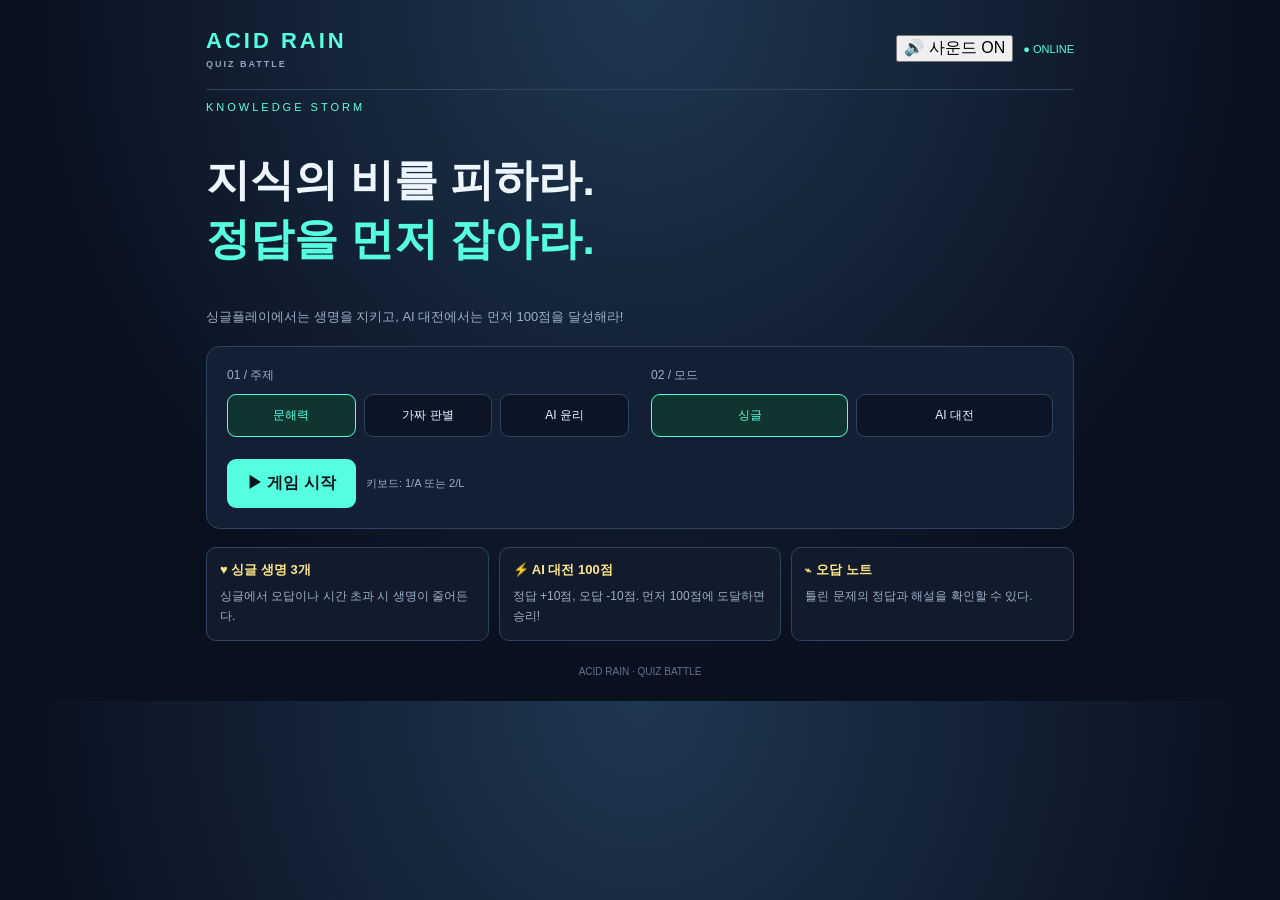
==== src/main/resources/static/index.html @ 6036ab95 "Update index.html" ====
<!DOCTYPE html>
<html lang="ko">
<head>
<meta charset="UTF-8">
<meta name="viewport" content="width=device-width, initial-scale=1">
<title>ACID RAIN - Quiz Battle</title>
<style>
:root{--bg:#09101e;--panel:#131f33;--line:#30445f;--cyan:#56ffe0;--pink:#ff578d;--yellow:#ffe68a}
*{box-sizing:border-box}
body{margin:0;background:radial-gradient(ellipse at top,#203751,#09101e 70%);color:#edf5ff;font-family:Arial,"Malgun Gothic",sans-serif}
button{font:inherit;cursor:pointer}button:disabled{cursor:default}
.app{max-width:900px;margin:auto;padding:16px}
header{display:flex;justify-content:space-between;align-items:center;padding:12px 0 20px;border-bottom:1px solid var(--line)}
.logo{font-size:22px;font-weight:900;letter-spacing:3px;color:var(--cyan)}
.logo small{display:block;font-size:9px;color:#92a4bd;letter-spacing:2px;margin-top:5px}
.screen{display:none}.screen.active{display:block}
h1{font-size:clamp(28px,6vw,44px);line-height:1.35}h2{font-size:20px}
.muted{font-size:13px;color:#9eafc6;line-height:1.8}
.panel{background:var(--panel);border:1px solid var(--line);border-radius:14px;padding:20px;margin:18px 0}
.setup{display:grid;grid-template-columns:1fr 1fr;gap:22px}
.label{display:block;color:#9eafc6;font-size:12px;margin-bottom:10px}
.choices{display:grid;grid-template-columns:repeat(3,1fr);gap:8px}.choices.two{grid-template-columns:repeat(2,1fr)}
.choice{padding:12px 5px;border-radius:9px;border:1px solid var(--line);background:#0b1525;color:#edf5ff;font-size:12px}
.choice.selected{border-color:var(--cyan);background:#10342f;color:var(--cyan)}
.primary{padding:14px 20px;background:var(--cyan);border:0;border-radius:9px;color:#08151a;font-weight:900}
.secondary{padding:11px 15px;background:#18263b;color:#edf5ff;border:1px solid var(--line);border-radius:9px}
.row{display:flex;align-items:center;gap:10px;flex-wrap:wrap}
.rules{display:grid;grid-template-columns:repeat(3,1fr);gap:10px}
.rule{padding:13px;border:1px solid var(--line);border-radius:10px;background:#111b2c}
.rule b{display:block;color:var(--yellow);font-size:13px;margin-bottom:7px}.rule span{font-size:12px;color:#9eafc6;line-height:1.6}
.stats{display:grid;grid-template-columns:repeat(3,1fr);gap:8px;margin:18px 0 12px}
.stat{background:var(--panel);border:1px solid var(--line);border-radius:10px;padding:12px}
.stat span{display:block;font-size:11px;color:#9eafc6;margin-bottom:7px}.stat strong{font-size:20px}
.battle{display:none;grid-template-columns:1fr 1fr;gap:8px;margin-bottom:12px}.battle.show{display:grid}
.bcard{padding:12px;background:var(--panel);border:1px solid var(--line);border-radius:10px;font-size:12px}.bcard strong{float:right;color:var(--cyan);font-size:17px}.bcard.ai strong{color:var(--pink)}
.arena{height:475px;position:relative;overflow:hidden;border:1px solid #3b5069;border-radius:14px;background:linear-gradient(#14253a,#09111e 85%,#211525)}
.arena:before{content:"";position:absolute;inset:0;pointer-events:none;background-image:linear-gradient(#34486035 1px,transparent 1px),linear-gradient(90deg,#34486035 1px,transparent 1px);background-size:28px 28px}
.question-area{position:absolute;top:16px;left:12px;right:12px;text-align:center;z-index:2}
.topic{display:inline-block;color:var(--cyan);border:1px solid #315e62;border-radius:20px;padding:6px 10px;font-size:10px;letter-spacing:2px}
#question{font-size:clamp(16px,3.5vw,23px);font-weight:bold;line-height:1.5;margin:12px auto 8px;max-width:750px}
#subquestion{font-size:11px;color:#9eafc6}
.lanes{position:absolute;top:155px;bottom:24px;left:0;right:0;display:grid;grid-template-columns:1fr 1fr;gap:12px;padding:0 12px}
.lane{position:relative;min-width:0;border-left:1px dashed #52617b55;border-right:1px dashed #52617b55}
.lane-label{text-align:center;color:#9eafc6;font-size:10px}
.answer{position:absolute;top:30px;left:4%;width:92%;min-height:84px;padding:14px 7px;display:flex;align-items:center;justify-content:center;color:white;background:#102c37;border:1px solid var(--cyan);border-radius:11px;box-shadow:0 0 18px #56ffe01c}
.answer.pink{background:#30182c;border-color:var(--pink);box-shadow:0 0 18px #ff578d20}
.answer .txt{font-size:clamp(12px,2vw,15px);font-weight:bold;line-height:1.5;overflow-wrap:anywhere}
.key{position:absolute;top:5px;left:7px;font-size:10px;color:var(--cyan)}.pink .key{color:var(--pink)}
.rain-tail{position:absolute;top:-48px;left:50%;height:43px;width:3px;background:linear-gradient(transparent,var(--cyan));box-shadow:0 0 8px var(--cyan);pointer-events:none}
.pink .rain-tail{background:linear-gradient(transparent,var(--pink));box-shadow:0 0 8px var(--pink)}
.floor{position:absolute;bottom:0;left:0;right:0;height:5px;background:var(--pink);box-shadow:0 0 17px var(--pink)}
.progress{height:4px;background:#1a2940;margin-top:12px;border-radius:5px;overflow:hidden}#progressFill{height:100%;width:0;background:var(--cyan)}
.feedback{text-align:center;min-height:38px;padding:10px 0;font-size:13px;color:var(--yellow)}
.controls{display:flex;justify-content:space-between;align-items:center;gap:10px;flex-wrap:wrap}
.results{display:grid;grid-template-columns:repeat(3,1fr);gap:8px;margin:18px 0}
.result{padding:12px 8px;background:#0c1627;border:1px solid var(--line);border-radius:10px}
.result span{display:block;font-size:11px;color:#9eafc6;margin-bottom:8px}.result strong{font-size:20px;color:var(--cyan)}
.review-list{display:grid;gap:10px}.review{background:#0c1627;border:1px solid var(--line);border-radius:10px;padding:14px}
.review h3{font-size:14px;line-height:1.6}.review p{font-size:13px;line-height:1.7;overflow-wrap:anywhere}
.wrong{color:var(--pink)}.correct{color:var(--cyan)}.explain{border-top:1px solid var(--line);padding-top:8px;color:#c3d0e3}
.empty{text-align:center;padding:20px;color:#9eafc6}
footer{text-align:center;padding:25px 0 8px;color:#63748c;font-size:10px}
@media(max-width:600px){.setup{grid-template-columns:1fr}.panel{padding:15px}.rules{grid-template-columns:1fr}.rule{padding:10px 12px}.arena{height:460px}.lanes{padding:0 6px;gap:6px}.answer{left:2%;width:96%;padding:13px 4px}.stats{gap:5px}.stat{padding:10px 6px}.stat strong{font-size:16px}.results{gap:5px}.result{padding:10px 5px}.result strong{font-size:17px}}
</style>
  <link rel="stylesheet" href="assets/enhancements.css">
</head>
<body>
<div class="app">
<header><div class="logo"><div>ACID RAIN<small>QUIZ BATTLE</small></div></div><div class="row"><button id="soundToggle" type="button" aria-pressed="true">🔊 사운드 ON</button><span style="color:var(--cyan);font-size:11px">● ONLINE</span></div></header>
<section id="home" class="screen active">
<p style="color:var(--cyan);letter-spacing:3px;font-size:11px">KNOWLEDGE STORM</p>
<h1>지식의 비를 피하라.<br><span style="color:var(--cyan)">정답을 먼저 잡아라.</span></h1>
<p class="muted">싱글플레이에서는 생명을 지키고, AI 대전에서는 먼저 100점을 달성해라!</p>
<div class="panel"><div class="setup">
<div><label class="label">01 / 주제</label><div class="choices" id="topics"><button class="choice selected" data-v="문해력">문해력</button><button class="choice" data-v="비판적 사고">가짜 판별</button><button class="choice" data-v="AI 윤리">AI 윤리</button></div></div>
<div><label class="label">02 / 모드</label><div class="choices two" id="modes"><button class="choice selected" data-v="single">싱글</button><button class="choice" data-v="ai">AI 대전</button></div></div>
<div id="levelSetting"><label class="label">03 / AI 난이도</label><div class="choices" id="levels"><button class="choice selected" data-v="easy">쉬움</button><button class="choice" data-v="medium">보통</button><button class="choice" data-v="hard">어려움</button></div></div>
</div><div class="row" style="margin-top:22px"><button class="primary" id="start">▶ 게임 시작</button><span class="muted" style="font-size:11px">키보드: 1/A 또는 2/L</span></div></div>
<div class="rules"><div class="rule"><b>♥ 싱글 생명 3개</b><span>싱글에서 오답이나 시간 초과 시 생명이 줄어든다.</span></div><div class="rule"><b>⚡ AI 대전 100점</b><span>정답 +10점, 오답 -10점. 먼저 100점에 도달하면 승리!</span></div><div class="rule"><b>⌁ 오답 노트</b><span>틀린 문제의 정답과 해설을 확인할 수 있다.</span></div></div>
</section>
<section id="game" class="screen">
<div class="stats"><div class="stat"><span>STAGE</span><strong id="stage">01</strong></div><div class="stat"><span id="healthLabel">HEALTH</span><strong id="hearts" style="color:var(--pink)">♥ ♥ ♥</strong></div><div class="stat"><span>MY SCORE</span><strong id="score">0</strong></div></div>
<div id="battle" class="battle"><div class="bcard">YOU <strong id="youScore">0</strong><div style="color:#9eafc6;margin-top:8px">목표: 100점</div></div><div class="bcard ai">AI <strong id="cpuScore">0</strong><div style="color:#9eafc6;margin-top:8px">목표: 100점</div></div></div>
<div class="arena"><div class="question-area"><span class="topic" id="topicName">문해력</span><div id="question">문제</div><div id="subquestion">정답을 선택하세요!</div></div>
<div class="lanes"><div class="lane"><div class="lane-label">OPTION 01 · KEY 1</div><button class="answer" id="opt0"><span class="rain-tail"></span><span class="key">1 / A</span><span class="txt"></span></button></div><div class="lane"><div class="lane-label">OPTION 02 · KEY 2</div><button class="answer pink" id="opt1"><span class="rain-tail"></span><span class="key">2 / L</span><span class="txt"></span></button></div></div><div class="floor" id="floor"></div></div>
<div class="progress"><div id="progressFill"></div></div><div class="feedback" id="feedback" aria-live="polite">시작!</div><div class="controls"><span class="muted" style="font-size:11px">1/A 왼쪽 · 2/L 오른쪽</span><button class="secondary" id="quit">게임 종료</button></div>
</section>
<section id="result" class="screen">
<p style="color:var(--cyan);letter-spacing:3px;font-size:11px">MISSION REPORT</p><h1 id="resultTitle">GAME OVER</h1><p class="muted" id="resultMessage"></p>
<div class="panel"><h2>최종 결과</h2><div class="results"><div class="result"><span>내 점수</span><strong id="finalScore">0</strong></div><div class="result"><span>스테이지</span><strong id="finalStage">1</strong></div><div class="result"><span>정답률</span><strong id="accuracy">0%</strong></div></div>
<p class="muted" id="battleResult"></p><h2>⌁ 오답 노트</h2><div id="reviews" class="review-list"></div><div class="row" style="margin-top:20px"><button class="primary" id="retry">↻ 다시 하기</button><button class="secondary" id="homeBtn">메인 화면</button></div></div>
</section>
<footer>ACID RAIN · QUIZ BATTLE</footer>
</div>
<script src="assets/sfx.js"></script>
<script>
"use strict";

/* 모든 문제는 아래 BANK에 직접 작성되어 있습니다.
   자동 생성, 사례 조합, 문제 문장 변형 기능은 없습니다.
   각 게임은 선택한 주제의 고정 문제만 무작위 순서로 출제합니다. */
const BANK = {
"문해력": [
{q:"'말을 아끼다'의 뜻은?",a:["말을 적게 하다","말을 많이 하다"],c:0,e:"필요한 말만 하며 함부로 말하지 않는다는 뜻이다."},
{q:"'가는 말이 고와야 오는 말이 곱다'는?",a:["빨리 말해야 한다","남을 좋게 대해야 나도 좋게 대접받는다"],c:1,e:"상대방에게 예의 있게 말해야 상대방도 나를 좋게 대한다."},
{q:"'그러나'가 나타내는 관계는?",a:["대조","시간 순서"],c:0,e:"앞 내용과 반대되거나 대조되는 내용을 이어 준다."},
{q:"'마침내'의 뜻은?",a:["처음부터","오랜 과정 끝에 결국"],c:1,e:"여러 과정을 거친 뒤 결국 이루어졌다는 뜻이다."},
{q:"글의 중심 내용을 찾으려면?",a:["핵심 문장과 반복되는 내용을 찾는다","가장 긴 문장만 외운다"],c:0,e:"핵심 문장과 반복되는 내용을 살펴본다."},
{q:"'수포로 돌아갔다'는?",a:["물가로 갔다","노력이나 계획이 헛일이 되었다"],c:1,e:"노력이나 계획이 성과 없이 끝났다는 뜻이다."},
{q:"객관적인 사실은?",a:["오늘은 월요일이다","월요일은 가장 싫은 날이다"],c:0,e:"요일은 확인할 수 있지만 싫어하는 날은 사람마다 다르다."},
{q:"'비가 와서 경기가 취소되었다'의 원인은?",a:["경기 취소","비가 온 것"],c:1,e:"비가 온 것이 원인이고 경기 취소가 결과다."},
{q:"좋은 글의 제목은?",a:["중심 내용을 나타낸다","어려운 단어만 나열한다"],c:0,e:"제목은 글의 중심 내용을 드러내는 것이 좋다."},
{q:"'지만'이 문장에서 하는 역할은?",a:["대조되는 내용을 이어 준다","시간을 나타내기만 한다"],c:0,e:"'지만'은 대조나 양보의 관계를 나타낸다."},
{q:"주장을 뒷받침하는 것은?",a:["근거","장식"],c:0,e:"근거는 주장이 타당하다는 것을 뒷받침하는 이유나 자료다."},
{q:"'예를 들어'의 기능은?",a:["구체적인 사례를 제시한다","앞 내용을 무조건 부정한다"],c:0,e:"사례를 들어 설명을 구체적으로 만든다."},
{q:"'왜냐하면' 뒤에 주로 오는 것은?",a:["이유나 근거","새 제목"],c:0,e:"앞서 말한 내용의 이유를 설명한다."},
{q:"문맥으로 단어 뜻을 추론한다는 것은?",a:["앞뒤 내용을 활용한다","글자 수만 센다"],c:0,e:"주변 문장과 상황이 단어의 의미를 이해하는 단서가 된다."},
{q:"'반면에'가 나타내는 관계는?",a:["차이 또는 대조","시간 순서"],c:0,e:"두 대상이나 상황의 차이를 드러낸다."},
{q:"요약할 때 적절한 방법은?",a:["핵심 내용을 간결하게 정리한다","모든 문장을 그대로 복사한다"],c:0,e:"중요한 내용을 중심으로 짧게 정리한다."},
{q:"'발이 넓다'의 관용적 의미는?",a:["아는 사람이 많다","발이 크다"],c:0,e:"여러 사람과 폭넓게 알고 지낸다는 뜻이다."},
{q:"'식은 죽 먹기'는?",a:["매우 쉬운 일","매우 위험한 일"],c:0,e:"아주 하기 쉬운 일을 뜻한다."},
{q:"의인법의 예시는?",a:["바람이 속삭인다","바람이 초속 3미터로 분다"],c:0,e:"사람이 아닌 바람을 사람처럼 표현했다."},
{q:"논설문의 특징은?",a:["주장과 근거를 제시한다","운율만으로 구성된다"],c:0,e:"논설문은 주장을 근거로 뒷받침한다."}
],
"비판적 사고": [
{q:"SNS에서 '내일부터 전국 학교 휴교!'라는 글을 봤다.",a:["교육청과 학교의 공식 공지를 확인한다","공유가 많으니 믿는다"],c:0,e:"공유 횟수만으로 사실을 판단할 수 없다."},
{q:"충격적인 뉴스 제목에 근거가 없다.",a:["제목이 강렬하니 믿는다","본문의 근거와 다른 보도를 확인한다"],c:1,e:"자극적인 제목에 속지 말고 근거를 확인한다."},
{q:"유명인이 이상한 말을 하는 영상이 있다.",a:["원본과 공식 계정 등을 확인한다","얼굴이 같으니 진짜다"],c:0,e:"영상은 합성되거나 맥락이 잘릴 수 있다."},
{q:"'이 음식을 먹으면 모든 병이 낫는다'는 광고는?",a:["바로 구매한다","과학적 근거와 공식 정보를 확인한다"],c:1,e:"과장된 건강 주장은 근거를 확인해야 한다."},
{q:"사진 속 사건이 실제인지 확인하려면?",a:["원본, 촬영 시점, 장소를 확인한다","사진은 무조건 진짜다"],c:0,e:"사진이 다른 사건의 자료로 재사용될 수 있다."},
{q:"전문가 이름이 없는 글을 봤다.",a:["전문가라고 했으니 믿는다","이름, 소속, 발언과 근거를 확인한다"],c:1,e:"전문가라는 표현만으로 신뢰성이 보장되지는 않는다."},
{q:"여러 사이트에 같은 주장이 있다.",a:["여러 곳에 있으니 무조건 사실이다","같은 자료를 복사했는지 확인한다"],c:1,e:"여러 사이트가 같은 잘못된 정보를 복사했을 수 있다."},
{q:"친구 두 명이 좋아하는 게임을 반 전체가 좋아한다고 결론 내렸다.",a:["대표적인 조사다","표본이 작아 성급한 일반화일 수 있다"],c:1,e:"소수의 경험이 전체를 대표한다고 볼 수 없다."},
{q:"두 사건이 동시에 일어났다. 하나가 다른 하나의 원인일까?",a:["동시에 일어났다는 사실만으로는 알 수 없다","동시에 일어났으니 반드시 원인이다"],c:0,e:"상관관계만으로 인과관계를 확정할 수 없다."},
{q:"자신의 의견과 반대되는 증거를 발견했다.",a:["증거를 검토하고 생각을 수정할 수 있다","무조건 무시한다"],c:0,e:"비판적 사고는 반대 증거도 공정하게 검토한다."},
{q:"'모두가 그렇게 하니까 옳다.'",a:["다수의 선택과 옳고 그름은 별개다","많은 사람이 하면 무조건 옳다"],c:0,e:"다수의 의견만으로 사실이나 도덕성을 확정할 수 없다."},
{q:"상대방의 외모를 공격하며 주장을 반박했다.",a:["논리적인 반박이다","주장 대신 사람을 공격하는 인신공격이다"],c:1,e:"주장의 타당성은 근거와 논리로 판단해야 한다."},
{q:"통계 그래프의 세로축이 95부터 시작한다.",a:["차이가 실제보다 크게 보이는지 살핀다","그래프는 무조건 거짓이다"],c:0,e:"축의 범위는 차이를 과장해 보이게 할 수 있다."},
{q:"인터넷 글에 출처 링크가 없다.",a:["출처가 없어도 무조건 사실이다","신뢰성을 판단할 추가 근거가 필요하다"],c:1,e:"출처를 확인할 수 없으면 검증이 어려워진다."},
{q:"'이 방법을 쓰면 100% 성공한다'는 광고는?",a:["100%라는 숫자를 믿는다","성공 조건과 검증 자료를 확인한다"],c:1,e:"절대적인 표현에는 구체적인 근거가 필요하다."},
{q:"이미 돈을 썼으니 손해가 나도 계속 투자하려 한다.",a:["매몰 비용에 끌린 판단일 수 있다","이미 쓴 돈은 반드시 회수된다"],c:0,e:"앞으로의 비용과 이익을 따져야 한다."},
{q:"검색 결과 맨 위에 나온 페이지는?",a:["무조건 가장 정확하다","광고나 노출 순위일 수 있어 내용도 평가한다"],c:1,e:"검색 순위가 정확성을 보장하지는 않는다."},
{q:"AI 요약문에 원문에 없는 주장이 있다.",a:["원문과 대조하고 오류를 수정한다","요약문은 항상 정확하다"],c:0,e:"자동 요약도 원문을 잘못 해석할 수 있다."},
{q:"정확한 답을 모를 때 좋은 태도는?",a:["아는 척하며 추측을 사실로 말한다","모른다고 인정하고 확인한다"],c:1,e:"불확실성을 인정하는 것이 더 정확한 판단으로 이어진다."},
{q:"비판적 사고의 목적은?",a:["모든 정보를 무조건 의심만 한다","정보와 주장을 근거에 따라 평가한다"],c:1,e:"비판적 사고는 무조건 반대하는 것이 아니라 근거를 따져 판단하는 것이다."}
],
"AI 윤리": [
{q:"AI로 과제를 작성했다면?",a:["학교 규칙을 지키고 필요한 경우 사용 사실을 밝힌다","AI가 썼으니 내 글이라고 한다"],c:0,e:"AI 사용 규칙을 지키고 결과물에 책임져야 한다."},
{q:"AI가 자신 있게 틀린 답을 말한다.",a:["자신 있게 말했으니 사실이다","신뢰할 만한 자료로 확인한다"],c:1,e:"AI는 그럴듯하지만 틀린 정보를 만들 수 있다."},
{q:"다른 사람의 개인정보를 AI에 입력하려 한다.",a:["불필요한 개인정보 입력을 피한다","항상 완벽하게 비밀이라고 가정한다"],c:0,e:"서비스의 데이터 처리 방식을 확인하고 개인정보를 보호해야 한다."},
{q:"AI가 특정 집단을 불리하게 평가한다.",a:["AI는 항상 공정하다","학습 자료와 결과의 편향을 점검한다"],c:1,e:"학습 데이터의 편견이 결과에 반영될 수 있다."},
{q:"AI 생성 사진을 실제 뉴스처럼 게시한다.",a:["AI 생성 여부를 명확히 밝힌다","실제 촬영 출처를 꾸며낸다"],c:0,e:"사람들이 실제 사건으로 오해하지 않도록 해야 한다."},
{q:"AI가 채용 결정을 내린다면?",a:["결과를 검토하지 않는다","공정성을 점검하고 사람이 감독한다"],c:1,e:"중요한 결정에는 편향 점검과 인간의 감독이 필요하다."},
{q:"인터넷 그림을 AI에 사용해도 될까?",a:["저작권과 이용 조건을 확인한다","인터넷에 있으면 무조건 자유롭게 쓴다"],c:0,e:"공개된 자료에도 저작권이나 이용 조건이 있을 수 있다."},
{q:"AI가 잘못된 조언을 해서 피해가 생겼다.",a:["AI가 했으니 책임이 없다","관련된 책임과 시정 방법을 살펴본다"],c:1,e:"AI를 사용했다는 이유만으로 책임이 사라지지 않는다."},
{q:"책임 있는 AI 활용은?",a:["성능만 좋으면 괜찮다","안전, 공정성, 개인정보도 고려한다"],c:1,e:"AI의 성능뿐 아니라 사람과 사회에 미치는 영향도 고려해야 한다."},
{q:"친구의 전화번호를 AI에 입력하려 한다.",a:["친구의 개인정보를 보호하고 입력하지 않는다","허락 없이 입력해도 된다"],c:0,e:"타인의 개인정보를 함부로 공유하면 안 된다."},
{q:"AI가 존재하지 않는 책을 인용했다.",a:["그럴듯하니 그대로 제출한다","실제 책과 출처가 존재하는지 확인한다"],c:1,e:"AI는 존재하지 않는 출처를 생성할 수 있다."},
{q:"유명인의 목소리를 AI로 합성하려 한다.",a:["동의와 사용 목적, 피해 가능성을 확인한다","유명인은 누구나 마음대로 합성해도 된다"],c:0,e:"목소리 합성은 권리와 사생활에 영향을 줄 수 있다."},
{q:"친구를 놀리는 가짜 영상을 AI로 만들었다.",a:["장난이면 언제나 괜찮다","당사자에게 피해를 줄 수 있으므로 만들거나 퍼뜨리지 않는다"],c:1,e:"합성 영상은 괴롭힘과 명예 훼손의 피해를 일으킬 수 있다."},
{q:"AI 답을 과학 보고서에 사용하려 한다.",a:["검증 없이 그대로 사용한다","신뢰할 만한 자료로 사실을 확인한다"],c:1,e:"보고서에는 정확한 정보와 확인 가능한 근거가 필요하다."},
{q:"AI 서비스가 위치 정보를 요구한다.",a:["필요성과 이용 목적을 확인한다","모든 권한을 무조건 허용한다"],c:0,e:"서비스에 꼭 필요한 정보인지 판단해야 한다."},
{q:"AI가 만든 그림을 내 작품이라고 발표한다.",a:["출처와 AI 사용 여부를 정직하게 밝힌다","직접 그렸다고 거짓말한다"],c:0,e:"창작 과정과 AI 사용 사실을 투명하게 알리는 것이 바람직하다."},
{q:"AI 숙제를 제출하기 전에는?",a:["내용을 이해하지 않고 바로 낸다","사실을 확인하고 직접 이해한 뒤 규칙에 맞게 제출한다"],c:1,e:"사용자는 결과를 확인하고 학습에 책임을 져야 한다."},
{q:"AI가 만든 가짜 뉴스를 발견했다.",a:["확산을 멈추고 확인된 정보를 살핀다","더 많은 사람에게 무조건 전달한다"],c:0,e:"허위 정보의 확산을 막고 사실 여부를 확인해야 한다."},
{q:"AI가 의료 관련 답을 제공한다.",a:["전문가의 판단을 대신한다고 믿는다","공식 자료와 자격 있는 전문가에게 확인한다"],c:1,e:"중요한 건강 결정은 신뢰할 만한 전문 정보를 통해 확인해야 한다."},
{q:"AI 윤리의 핵심은 무엇인가?",a:["기술의 이익과 위험을 함께 고려하는 것","기술이 가능하면 무엇이든 하는 것"],c:0,e:"AI 활용은 사람과 사회에 미치는 영향을 함께 고려해야 한다."}
]
};


// 질문 앞에 붙는 자동 생성 사례 문구를 제거하는 안전장치
// 예: "설명문에서 표가 함께 제시됐을 때 (3번째 사례): 질문" → "질문"
function cleanQuestionText(value){
  let text=String(value ?? "").trim();
  text=text.replace(/^.*?\(\d+\s*번째\s*사례\)\s*[:：—-]\s*/u, "");
  text=text.replace(/^\d+\s*번째\s*사례\s*[:：—-]\s*/u, "");
  return text.trim();
}
for(const questions of Object.values(BANK)){
  for(const item of questions){
    item.q=cleanQuestionText(item.q);
  }
}

const $=id=>document.getElementById(id);
const buttons=[$("opt0"),$("opt1")];
function playSfx(name){if(window.AcidAudio)window.AcidAudio.play(name);}
$("soundToggle").addEventListener("click",()=>{const on=!window.AcidAudio.isEnabled();window.AcidAudio.setEnabled(on);$("soundToggle").textContent=on?"🔊 사운드 ON":"🔇 사운드 OFF";$("soundToggle").setAttribute("aria-pressed",String(on));if(on)playSfx("click");});
const AI_LEVEL={easy:{aiDelay:4300,aiChance:.45},medium:{aiDelay:2600,aiChance:.70},hard:{aiDelay:1200,aiChance:.90}};
let settings={topic:"문해력",mode:"single",level:"easy"};
let game=null,pool=[],q=null,raf=0,timer=null,locked=false,aiAnswered=false,lastFrame=0;
function show(id){document.querySelectorAll(".screen").forEach(s=>s.classList.remove("active"));$(id).classList.add("active");}
function shuffle(arr){arr=[...arr];for(let i=arr.length-1;i>0;i--){const j=Math.floor(Math.random()*(i+1));[arr[i],arr[j]]=[arr[j],arr[i]];}return arr;}
function stop(){if(raf)cancelAnimationFrame(raf);raf=0;if(timer!==null)clearTimeout(timer);timer=null;}
function bind(group,key){$(group).addEventListener("click",e=>{const b=e.target.closest("[data-v]");if(!b)return;settings[key]=b.dataset.v;$(group).querySelectorAll(".choice").forEach(x=>x.classList.toggle("selected",x===b));});}
bind("topics","topic");bind("modes","mode");bind("levels","level");
function updateLevelSetting(){$("levelSetting").style.display=settings.mode==="ai"?"":"none";}
updateLevelSetting();$("modes").addEventListener("click",updateLevelSetting);
function startGame(){playSfx("start");stop();pool=shuffle(BANK[settings.topic]);game={stage:0,hp:3,score:0,aiScore:0,attempts:0,correct:0,wrong:[],used:0,running:true};$("battle").classList.toggle("show",settings.mode==="ai");$("healthLabel").textContent=settings.mode==="ai"?"BATTLE":"HEALTH";$("hearts").textContent=settings.mode==="ai"?"NO LIVES":"♥ ♥ ♥";$("topicName").textContent=settings.topic;show("game");nextQuestion();}
function nextQuestion(){if(!game?.running)return;if(settings.mode==="single"&&game.hp<=0){endGame("GAME OVER","생명을 모두 잃었습니다.");return;}if(game.used>=pool.length){endGame("QUIZ COMPLETE","이 주제의 고정 문제를 모두 풀었습니다!");return;}
const item=pool[game.used++],order=Math.random()<.5?[0,1]:[1,0];q={...item,options:order.map(i=>item.a[i]),correctPosition:order.indexOf(item.c),elapsed:0,duration:Math.max(2800,9500-Math.floor(game.stage/5)*700)};game.stage++;locked=false;aiAnswered=false;lastFrame=0;$("question").textContent=q.q;$("subquestion").textContent=settings.mode==="ai"?"먼저 100점에 도달하면 승리!":"정답을 선택하세요!";$("feedback").textContent="산성비가 내려옵니다...";$("feedback").style.color="var(--yellow)";$("progressFill").style.width="0%";buttons.forEach((b,i)=>{b.disabled=false;b.style.top="30px";b.style.opacity="1";b.querySelector(".txt").textContent=q.options[i];});updateStats();raf=requestAnimationFrame(tick);}
function tick(now){if(!game?.running||locked)return;if(!lastFrame)lastFrame=now;const dt=Math.min((now-lastFrame)/1000,.05);lastFrame=now;q.elapsed+=dt*1000;const lane=buttons[0].parentElement.parentElement,maxY=Math.max(35,lane.clientHeight-110),progress=Math.min(1,q.elapsed/q.duration),y=30+progress*maxY;buttons.forEach(b=>b.style.top=y+"px");$("progressFill").style.width=(progress*100)+"%";
if(settings.mode==="ai"&&!aiAnswered&&q.elapsed>=AI_LEVEL[settings.level].aiDelay){aiAnswered=true;if(Math.random()<AI_LEVEL[settings.level].aiChance){game.aiScore+=10;updateStats();if(game.aiScore>=100){endGame("AI WIN","AI가 먼저 100점에 도달했습니다!");return;}finishRound("AI");return;}else{finishRound("AI_WRONG");return;}}
if(progress>=1){timeoutRound();return;}raf=requestAnimationFrame(tick);}
function choose(i){if(!game?.running||locked||buttons[i].disabled)return;playSfx("click");game.attempts++;if(i===q.correctPosition){playSfx("correct");game.correct++;game.score+=10;updateStats();if(settings.mode==="ai"&&game.score>=100){endGame("YOU WIN","축하합니다! 먼저 100점에 도달했습니다.");return;}finishRound("PLAYER");return;}
playSfx("wrong");game.wrong.push({q:q.q,chosen:q.options[i],correct:q.options[q.correctPosition],explain:q.e});if(settings.mode==="ai"){game.score-=10;updateStats();finishRound("PLAYER_WRONG");}else{game.hp=Math.max(0,game.hp-1);updateStats();locked=true;stop();buttons.forEach(b=>b.disabled=true);$("feedback").textContent="✕ 오답! ♥ -1 · 다음 문제로 이동!";$("feedback").style.color="var(--pink)";$("subquestion").textContent="정답: "+q.options[q.correctPosition];timer=setTimeout(()=>{if(!game?.running)return;if(game.hp<=0)endGame("GAME OVER","생명을 모두 잃었습니다.");else nextQuestion();},500);}}
function finishRound(winner){if(locked||!game?.running)return;locked=true;stop();buttons.forEach(b=>b.disabled=true);if(winner==="PLAYER"){$("feedback").textContent="✓ 정답! +10점";$("feedback").style.color="var(--cyan)";}else if(winner==="AI"){$("feedback").textContent="🤖 AI 정답! +10점";$("feedback").style.color="var(--pink)";}else if(winner==="AI_WRONG"){$("feedback").textContent="🤖 AI 오답! 점수 변화 없음.";$("feedback").style.color="var(--yellow)";}else{$("feedback").textContent="✕ 오답! -10점 · 다음 문제로 이동!";$("feedback").style.color="var(--pink)";$("subquestion").textContent="정답: "+q.options[q.correctPosition];}timer=setTimeout(()=>{if(game?.running)nextQuestion();},500);}
function timeoutRound(){if(locked||!game?.running)return;playSfx("timeout");locked=true;stop();if(settings.mode==="ai"){game.score-=10;game.attempts++;game.wrong.push({q:q.q,chosen:"시간 초과",correct:q.options[q.correctPosition],explain:q.e});$("feedback").textContent="💥 시간 초과! -10점";}else{game.hp=Math.max(0,game.hp-1);game.attempts++;game.wrong.push({q:q.q,chosen:"시간 초과",correct:q.options[q.correctPosition],explain:q.e});$("feedback").textContent="💥 바닥에 닿았습니다! ♥ -1";}$("feedback").style.color="var(--pink)";buttons.forEach(b=>b.disabled=true);$("subquestion").textContent="정답: "+q.options[q.correctPosition];$("floor").animate([{opacity:1},{opacity:.2},{opacity:1}],300);updateStats();timer=setTimeout(()=>{if(!game?.running)return;if(settings.mode==="single"&&game.hp<=0)endGame("GAME OVER","생명을 모두 잃었습니다.");else nextQuestion();},500);}
function updateStats(){$("stage").textContent=String(game.stage).padStart(2,"0");$("hearts").textContent=settings.mode==="ai"?"—":(game.hp?"♥ ".repeat(game.hp).trim():"♡ ♡ ♡");$("score").textContent=game.score;$("youScore").textContent=game.score;$("cpuScore").textContent=game.aiScore;}
function endGame(title,message){if(!game||!game.running)return;playSfx(title==="YOU WIN"?"win":title==="AI WIN"||title==="GAME OVER"?"lose":"click");game.running=false;locked=true;stop();buttons.forEach(b=>b.disabled=true);$("resultTitle").textContent=title;$("resultMessage").textContent=message;$("finalScore").textContent=game.score;$("finalStage").textContent=game.stage;$("accuracy").textContent=game.attempts?Math.round(game.correct/game.attempts*100)+"%":"0%";$("battleResult").textContent=settings.mode==="ai"?"내 점수 "+game.score+"점 · AI "+game.aiScore+"점":"";const list=$("reviews");list.replaceChildren();if(!game.wrong.length){const el=document.createElement("div");el.className="empty";el.textContent="오답이 없습니다! 훌륭합니다.";list.append(el);}else{game.wrong.forEach((w,i)=>{const card=document.createElement("article");card.className="review";const h=document.createElement("h3");h.textContent=(i+1)+". "+w.q;const a=document.createElement("p");a.className="wrong";a.textContent="내 선택: "+w.chosen;const c=document.createElement("p");c.className="correct";c.textContent="정답: "+w.correct;const e=document.createElement("p");e.className="explain";e.textContent="해설: "+w.explain;card.append(h,a,c,e);list.append(card);});}show("result");}
buttons.forEach((b,i)=>b.addEventListener("click",()=>choose(i)));
document.addEventListener("keydown",e=>{if(!$("game").classList.contains("active")||e.repeat)return;if(e.key==="1"||e.key.toLowerCase()==="a")choose(0);if(e.key==="2"||e.key.toLowerCase()==="l")choose(1);});
$("start").addEventListener("click",startGame);$("retry").addEventListener("click",startGame);$("quit").addEventListener("click",()=>endGame("GAME ENDED","게임을 종료했습니다."));$("homeBtn").addEventListener("click",()=>{if(game)game.running=false;stop();show("home");});
console.table(Object.entries(BANK).map(([topic,items])=>({topic,count:items.length})));
</script>
</body>
</html>
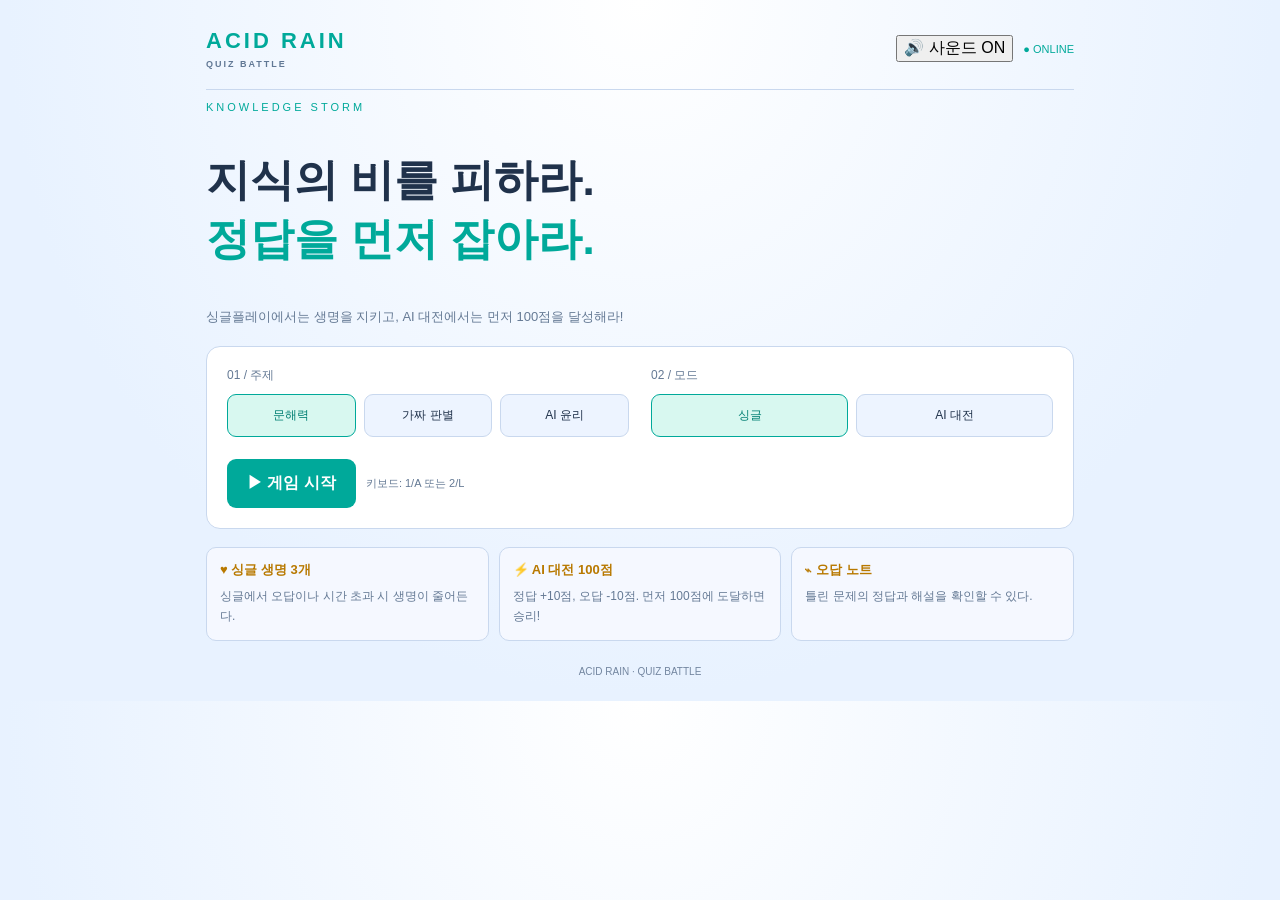
==== commit 5a8edbc6: "Update index.html" ====
--- a/src/main/resources/static/index.html
+++ b/src/main/resources/static/index.html
@@ -5,61 +5,61 @@
 <meta name="viewport" content="width=device-width, initial-scale=1">
 <title>ACID RAIN - Quiz Battle</title>
 <style>
-:root{--bg:#09101e;--panel:#131f33;--line:#30445f;--cyan:#56ffe0;--pink:#ff578d;--yellow:#ffe68a}
+:root{--bg:#f2f7ff;--panel:#ffffff;--line:#c9d8ee;--cyan:#00a99a;--pink:#e84f91;--yellow:#b87900}
 *{box-sizing:border-box}
-body{margin:0;background:radial-gradient(ellipse at top,#203751,#09101e 70%);color:#edf5ff;font-family:Arial,"Malgun Gothic",sans-serif}
+body{margin:0;background:radial-gradient(ellipse at top,#ffffff,#e8f2ff 70%);color:#20324b;font-family:Arial,"Malgun Gothic",sans-serif}
 button{font:inherit;cursor:pointer}button:disabled{cursor:default}
 .app{max-width:900px;margin:auto;padding:16px}
 header{display:flex;justify-content:space-between;align-items:center;padding:12px 0 20px;border-bottom:1px solid var(--line)}
 .logo{font-size:22px;font-weight:900;letter-spacing:3px;color:var(--cyan)}
-.logo small{display:block;font-size:9px;color:#92a4bd;letter-spacing:2px;margin-top:5px}
+.logo small{display:block;font-size:9px;color:#617895;letter-spacing:2px;margin-top:5px}
 .screen{display:none}.screen.active{display:block}
 h1{font-size:clamp(28px,6vw,44px);line-height:1.35}h2{font-size:20px}
-.muted{font-size:13px;color:#9eafc6;line-height:1.8}
+.muted{font-size:13px;color:#647994;line-height:1.8}
 .panel{background:var(--panel);border:1px solid var(--line);border-radius:14px;padding:20px;margin:18px 0}
 .setup{display:grid;grid-template-columns:1fr 1fr;gap:22px}
-.label{display:block;color:#9eafc6;font-size:12px;margin-bottom:10px}
+.label{display:block;color:#647994;font-size:12px;margin-bottom:10px}
 .choices{display:grid;grid-template-columns:repeat(3,1fr);gap:8px}.choices.two{grid-template-columns:repeat(2,1fr)}
-.choice{padding:12px 5px;border-radius:9px;border:1px solid var(--line);background:#0b1525;color:#edf5ff;font-size:12px}
-.choice.selected{border-color:var(--cyan);background:#10342f;color:var(--cyan)}
-.primary{padding:14px 20px;background:var(--cyan);border:0;border-radius:9px;color:#08151a;font-weight:900}
-.secondary{padding:11px 15px;background:#18263b;color:#edf5ff;border:1px solid var(--line);border-radius:9px}
+.choice{padding:12px 5px;border-radius:9px;border:1px solid var(--line);background:#edf4ff;color:#20324b;font-size:12px}
+.choice.selected{border-color:var(--cyan);background:#d8f8f0;color:#007f73}
+.primary{padding:14px 20px;background:var(--cyan);border:0;border-radius:9px;color:#ffffff;font-weight:900}
+.secondary{padding:11px 15px;background:#e7effb;color:#20324b;border:1px solid var(--line);border-radius:9px}
 .row{display:flex;align-items:center;gap:10px;flex-wrap:wrap}
 .rules{display:grid;grid-template-columns:repeat(3,1fr);gap:10px}
-.rule{padding:13px;border:1px solid var(--line);border-radius:10px;background:#111b2c}
-.rule b{display:block;color:var(--yellow);font-size:13px;margin-bottom:7px}.rule span{font-size:12px;color:#9eafc6;line-height:1.6}
+.rule{padding:13px;border:1px solid var(--line);border-radius:10px;background:#f5f8ff}
+.rule b{display:block;color:var(--yellow);font-size:13px;margin-bottom:7px}.rule span{font-size:12px;color:#647994;line-height:1.6}
 .stats{display:grid;grid-template-columns:repeat(3,1fr);gap:8px;margin:18px 0 12px}
 .stat{background:var(--panel);border:1px solid var(--line);border-radius:10px;padding:12px}
-.stat span{display:block;font-size:11px;color:#9eafc6;margin-bottom:7px}.stat strong{font-size:20px}
+.stat span{display:block;font-size:11px;color:#647994;margin-bottom:7px}.stat strong{font-size:20px}
 .battle{display:none;grid-template-columns:1fr 1fr;gap:8px;margin-bottom:12px}.battle.show{display:grid}
 .bcard{padding:12px;background:var(--panel);border:1px solid var(--line);border-radius:10px;font-size:12px}.bcard strong{float:right;color:var(--cyan);font-size:17px}.bcard.ai strong{color:var(--pink)}
-.arena{height:475px;position:relative;overflow:hidden;border:1px solid #3b5069;border-radius:14px;background:linear-gradient(#14253a,#09111e 85%,#211525)}
+.arena{height:475px;position:relative;overflow:hidden;border:1px solid #b9cce6;border-radius:14px;background:linear-gradient(#f8fcff,#eaf3ff 85%,#fff0f7)}
 .arena:before{content:"";position:absolute;inset:0;pointer-events:none;background-image:linear-gradient(#34486035 1px,transparent 1px),linear-gradient(90deg,#34486035 1px,transparent 1px);background-size:28px 28px}
 .question-area{position:absolute;top:16px;left:12px;right:12px;text-align:center;z-index:2}
 .topic{display:inline-block;color:var(--cyan);border:1px solid #315e62;border-radius:20px;padding:6px 10px;font-size:10px;letter-spacing:2px}
 #question{font-size:clamp(16px,3.5vw,23px);font-weight:bold;line-height:1.5;margin:12px auto 8px;max-width:750px}
-#subquestion{font-size:11px;color:#9eafc6}
+#subquestion{font-size:11px;color:#647994}
 .lanes{position:absolute;top:155px;bottom:24px;left:0;right:0;display:grid;grid-template-columns:1fr 1fr;gap:12px;padding:0 12px}
 .lane{position:relative;min-width:0;border-left:1px dashed #52617b55;border-right:1px dashed #52617b55}
-.lane-label{text-align:center;color:#9eafc6;font-size:10px}
-.answer{position:absolute;top:30px;left:4%;width:92%;min-height:84px;padding:14px 7px;display:flex;align-items:center;justify-content:center;color:white;background:#102c37;border:1px solid var(--cyan);border-radius:11px;box-shadow:0 0 18px #56ffe01c}
-.answer.pink{background:#30182c;border-color:var(--pink);box-shadow:0 0 18px #ff578d20}
+.lane-label{text-align:center;color:#647994;font-size:10px}
+.answer{position:absolute;top:30px;left:4%;width:92%;min-height:84px;padding:14px 7px;display:flex;align-items:center;justify-content:center;color:#17354a;background:#d9f7f4;border:1px solid var(--cyan);border-radius:11px;box-shadow:0 0 18px #00a99a25}
+.answer.pink{background:#ffe3ef;border-color:var(--pink);box-shadow:0 0 18px #e84f9125}
 .answer .txt{font-size:clamp(12px,2vw,15px);font-weight:bold;line-height:1.5;overflow-wrap:anywhere}
 .key{position:absolute;top:5px;left:7px;font-size:10px;color:var(--cyan)}.pink .key{color:var(--pink)}
 .rain-tail{position:absolute;top:-48px;left:50%;height:43px;width:3px;background:linear-gradient(transparent,var(--cyan));box-shadow:0 0 8px var(--cyan);pointer-events:none}
 .pink .rain-tail{background:linear-gradient(transparent,var(--pink));box-shadow:0 0 8px var(--pink)}
 .floor{position:absolute;bottom:0;left:0;right:0;height:5px;background:var(--pink);box-shadow:0 0 17px var(--pink)}
-.progress{height:4px;background:#1a2940;margin-top:12px;border-radius:5px;overflow:hidden}#progressFill{height:100%;width:0;background:var(--cyan)}
+.progress{height:4px;background:#d8e4f5;margin-top:12px;border-radius:5px;overflow:hidden}#progressFill{height:100%;width:0;background:var(--cyan)}
 .feedback{text-align:center;min-height:38px;padding:10px 0;font-size:13px;color:var(--yellow)}
 .controls{display:flex;justify-content:space-between;align-items:center;gap:10px;flex-wrap:wrap}
 .results{display:grid;grid-template-columns:repeat(3,1fr);gap:8px;margin:18px 0}
-.result{padding:12px 8px;background:#0c1627;border:1px solid var(--line);border-radius:10px}
-.result span{display:block;font-size:11px;color:#9eafc6;margin-bottom:8px}.result strong{font-size:20px;color:var(--cyan)}
-.review-list{display:grid;gap:10px}.review{background:#0c1627;border:1px solid var(--line);border-radius:10px;padding:14px}
+.result{padding:12px 8px;background:#f4f8ff;border:1px solid var(--line);border-radius:10px}
+.result span{display:block;font-size:11px;color:#647994;margin-bottom:8px}.result strong{font-size:20px;color:var(--cyan)}
+.review-list{display:grid;gap:10px}.review{background:#f4f8ff;border:1px solid var(--line);border-radius:10px;padding:14px}
 .review h3{font-size:14px;line-height:1.6}.review p{font-size:13px;line-height:1.7;overflow-wrap:anywhere}
-.wrong{color:var(--pink)}.correct{color:var(--cyan)}.explain{border-top:1px solid var(--line);padding-top:8px;color:#c3d0e3}
-.empty{text-align:center;padding:20px;color:#9eafc6}
-footer{text-align:center;padding:25px 0 8px;color:#63748c;font-size:10px}
+.wrong{color:var(--pink)}.correct{color:var(--cyan)}.explain{border-top:1px solid var(--line);padding-top:8px;color:#526780}
+.empty{text-align:center;padding:20px;color:#647994}
+footer{text-align:center;padding:25px 0 8px;color:#7386a0;font-size:10px}
 @media(max-width:600px){.setup{grid-template-columns:1fr}.panel{padding:15px}.rules{grid-template-columns:1fr}.rule{padding:10px 12px}.arena{height:460px}.lanes{padding:0 6px;gap:6px}.answer{left:2%;width:96%;padding:13px 4px}.stats{gap:5px}.stat{padding:10px 6px}.stat strong{font-size:16px}.results{gap:5px}.result{padding:10px 5px}.result strong{font-size:17px}}
 </style>
   <link rel="stylesheet" href="assets/enhancements.css">
@@ -80,7 +80,7 @@
 </section>
 <section id="game" class="screen">
 <div class="stats"><div class="stat"><span>STAGE</span><strong id="stage">01</strong></div><div class="stat"><span id="healthLabel">HEALTH</span><strong id="hearts" style="color:var(--pink)">♥ ♥ ♥</strong></div><div class="stat"><span>MY SCORE</span><strong id="score">0</strong></div></div>
-<div id="battle" class="battle"><div class="bcard">YOU <strong id="youScore">0</strong><div style="color:#9eafc6;margin-top:8px">목표: 100점</div></div><div class="bcard ai">AI <strong id="cpuScore">0</strong><div style="color:#9eafc6;margin-top:8px">목표: 100점</div></div></div>
+<div id="battle" class="battle"><div class="bcard">YOU <strong id="youScore">0</strong><div style="color:#647994;margin-top:8px">목표: 100점</div></div><div class="bcard ai">AI <strong id="cpuScore">0</strong><div style="color:#647994;margin-top:8px">목표: 100점</div></div></div>
 <div class="arena"><div class="question-area"><span class="topic" id="topicName">문해력</span><div id="question">문제</div><div id="subquestion">정답을 선택하세요!</div></div>
 <div class="lanes"><div class="lane"><div class="lane-label">OPTION 01 · KEY 1</div><button class="answer" id="opt0"><span class="rain-tail"></span><span class="key">1 / A</span><span class="txt"></span></button></div><div class="lane"><div class="lane-label">OPTION 02 · KEY 2</div><button class="answer pink" id="opt1"><span class="rain-tail"></span><span class="key">2 / L</span><span class="txt"></span></button></div></div><div class="floor" id="floor"></div></div>
 <div class="progress"><div id="progressFill"></div></div><div class="feedback" id="feedback" aria-live="polite">시작!</div><div class="controls"><span class="muted" style="font-size:11px">1/A 왼쪽 · 2/L 오른쪽</span><button class="secondary" id="quit">게임 종료</button></div>
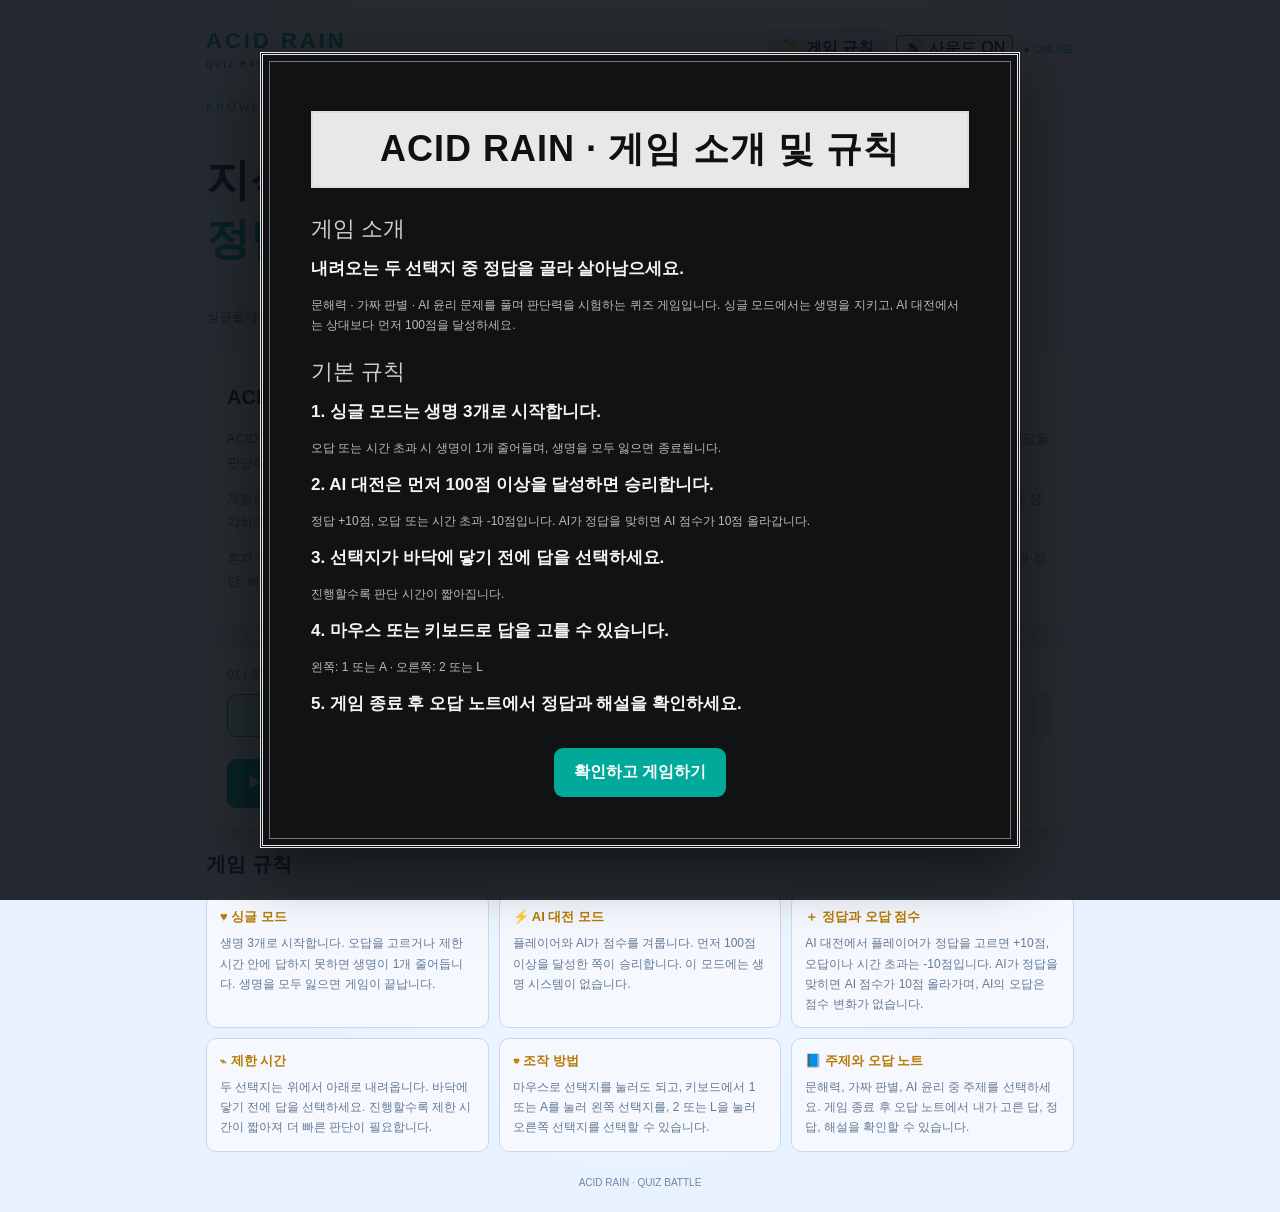
==== commit c01f3705: "Update index.html" ====
--- a/src/main/resources/static/index.html
+++ b/src/main/resources/static/index.html
@@ -14,6 +14,12 @@
 .logo{font-size:22px;font-weight:900;letter-spacing:3px;color:var(--cyan)}
 .logo small{display:block;font-size:9px;color:#617895;letter-spacing:2px;margin-top:5px}
 .screen{display:none}.screen.active{display:block}
+/* 시작 시 표시되는 규칙 안내 포스터 */
+.rules-overlay{position:fixed;inset:0;z-index:9999;display:flex;align-items:center;justify-content:center;padding:18px;background:rgba(10,14,20,.88)}
+.rules-overlay[hidden]{display:none}.rules-poster{position:relative;width:min(760px,100%);max-height:92vh;overflow:auto;background:#101214;color:#f5f5f5;border:3px double #e5e5e5;outline:1px solid #777;outline-offset:-10px;padding:clamp(24px,5vw,48px);box-shadow:0 18px 60px #0008}
+.poster-title{text-align:center;border:2px solid #ddd;background:#e8e8e8;color:#101010;padding:12px 8px;margin:8px auto 26px;font-size:clamp(22px,5vw,36px);font-weight:900;letter-spacing:1px}
+.poster-section{color:#cfcfcf;font-size:22px;margin:22px 0 10px}.poster-rule{font-size:clamp(13px,2.5vw,17px);font-weight:700;line-height:1.8;margin:10px 0}.poster-note{font-size:12px;color:#bbb;line-height:1.7;margin:3px 0 12px}.poster-actions{display:flex;justify-content:center;gap:10px;flex-wrap:wrap;margin-top:28px}.poster-actions button{min-width:135px}
+.rules-button{padding:8px 11px;border:1px solid var(--line);border-radius:8px;background:#e7effb;color:#20324b;font-weight:700}
 h1{font-size:clamp(28px,6vw,44px);line-height:1.35}h2{font-size:20px}
 .muted{font-size:13px;color:#647994;line-height:1.8}
 .panel{background:var(--panel);border:1px solid var(--line);border-radius:14px;padding:20px;margin:18px 0}
@@ -65,18 +71,52 @@
   <link rel="stylesheet" href="assets/enhancements.css">
 </head>
 <body>
+<div id="rulesOverlay" class="rules-overlay" role="dialog" aria-modal="true" aria-labelledby="posterTitle">
+  <div class="rules-poster">
+    <div id="posterTitle" class="poster-title">ACID RAIN · 게임 소개 및 규칙</div>
+    <div class="poster-section">게임 소개</div>
+    <p class="poster-rule">내려오는 두 선택지 중 정답을 골라 살아남으세요.</p>
+    <p class="poster-note">문해력 · 가짜 판별 · AI 윤리 문제를 풀며 판단력을 시험하는 퀴즈 게임입니다. 싱글 모드에서는 생명을 지키고, AI 대전에서는 상대보다 먼저 100점을 달성하세요.</p>
+    <div class="poster-section">기본 규칙</div>
+    <p class="poster-rule">1. 싱글 모드는 생명 3개로 시작합니다.</p><p class="poster-note">오답 또는 시간 초과 시 생명이 1개 줄어들며, 생명을 모두 잃으면 종료됩니다.</p>
+    <p class="poster-rule">2. AI 대전은 먼저 100점 이상을 달성하면 승리합니다.</p><p class="poster-note">정답 +10점, 오답 또는 시간 초과 -10점입니다. AI가 정답을 맞히면 AI 점수가 10점 올라갑니다.</p>
+    <p class="poster-rule">3. 선택지가 바닥에 닿기 전에 답을 선택하세요.</p><p class="poster-note">진행할수록 판단 시간이 짧아집니다.</p>
+    <p class="poster-rule">4. 마우스 또는 키보드로 답을 고를 수 있습니다.</p><p class="poster-note">왼쪽: 1 또는 A · 오른쪽: 2 또는 L</p>
+    <p class="poster-rule">5. 게임 종료 후 오답 노트에서 정답과 해설을 확인하세요.</p>
+    <div class="poster-actions"><button id="closeRules" class="primary" type="button">확인하고 게임하기</button></div>
+  </div>
+</div>
 <div class="app">
-<header><div class="logo"><div>ACID RAIN<small>QUIZ BATTLE</small></div></div><div class="row"><button id="soundToggle" type="button" aria-pressed="true">🔊 사운드 ON</button><span style="color:var(--cyan);font-size:11px">● ONLINE</span></div></header>
+<header><div class="logo"><div>ACID RAIN<small>QUIZ BATTLE</small></div></div><div class="row"><button id="openRules" class="rules-button" type="button">📜 게임 규칙</button><button id="soundToggle" type="button" aria-pressed="true">🔊 사운드 ON</button><span style="color:var(--cyan);font-size:11px">● ONLINE</span></div></header>
 <section id="home" class="screen active">
 <p style="color:var(--cyan);letter-spacing:3px;font-size:11px">KNOWLEDGE STORM</p>
 <h1>지식의 비를 피하라.<br><span style="color:var(--cyan)">정답을 먼저 잡아라.</span></h1>
 <p class="muted">싱글플레이에서는 생명을 지키고, AI 대전에서는 먼저 100점을 달성해라!</p>
+
+<!-- 게임 소개: 방문자가 게임의 목적과 특징을 이해할 수 있도록 추가한 콘텐츠 -->
+<section class="panel" aria-labelledby="aboutTitle">
+  <h2 id="aboutTitle">ACID RAIN · QUIZ BATTLE 소개</h2>
+  <p class="muted">ACID RAIN · QUIZ BATTLE은 화면 위에서 내려오는 두 개의 선택지 중 정답을 빠르게 골라야 하는 퀴즈 게임입니다. 문제가 바뀔 때마다 정답을 판단하고, 선택지가 바닥에 닿기 전에 답을 선택하세요.</p>
+  <p class="muted">게임은 <strong>문해력</strong>, <strong>가짜 판별</strong>, <strong>AI 윤리</strong> 세 가지 주제를 제공합니다. 문장의 의미를 이해하고, 정보의 근거를 살펴보고, 인공지능과 관련된 상황을 생각하며 문제를 풀어 보세요.</p>
+  <p class="muted">혼자 생명을 지키며 도전하는 싱글 모드와 AI를 상대로 점수 경쟁을 하는 AI 대전 모드가 있습니다. 게임이 끝나면 오답 노트에서 선택한 답과 정답, 해설을 확인할 수 있습니다.</p>
+</section>
+
 <div class="panel"><div class="setup">
 <div><label class="label">01 / 주제</label><div class="choices" id="topics"><button class="choice selected" data-v="문해력">문해력</button><button class="choice" data-v="비판적 사고">가짜 판별</button><button class="choice" data-v="AI 윤리">AI 윤리</button></div></div>
 <div><label class="label">02 / 모드</label><div class="choices two" id="modes"><button class="choice selected" data-v="single">싱글</button><button class="choice" data-v="ai">AI 대전</button></div></div>
 <div id="levelSetting"><label class="label">03 / AI 난이도</label><div class="choices" id="levels"><button class="choice selected" data-v="easy">쉬움</button><button class="choice" data-v="medium">보통</button><button class="choice" data-v="hard">어려움</button></div></div>
 </div><div class="row" style="margin-top:22px"><button class="primary" id="start">▶ 게임 시작</button><span class="muted" style="font-size:11px">키보드: 1/A 또는 2/L</span></div></div>
-<div class="rules"><div class="rule"><b>♥ 싱글 생명 3개</b><span>싱글에서 오답이나 시간 초과 시 생명이 줄어든다.</span></div><div class="rule"><b>⚡ AI 대전 100점</b><span>정답 +10점, 오답 -10점. 먼저 100점에 도달하면 승리!</span></div><div class="rule"><b>⌁ 오답 노트</b><span>틀린 문제의 정답과 해설을 확인할 수 있다.</span></div></div>
+<section aria-labelledby="rulesTitle" style="margin-top:22px">
+<h2 id="rulesTitle">게임 규칙</h2>
+<div class="rules">
+  <div class="rule"><b>♥ 싱글 모드</b><span>생명 3개로 시작합니다. 오답을 고르거나 제한 시간 안에 답하지 못하면 생명이 1개 줄어듭니다. 생명을 모두 잃으면 게임이 끝납니다.</span></div>
+  <div class="rule"><b>⚡ AI 대전 모드</b><span>플레이어와 AI가 점수를 겨룹니다. 먼저 100점 이상을 달성한 쪽이 승리합니다. 이 모드에는 생명 시스템이 없습니다.</span></div>
+  <div class="rule"><b>＋ 정답과 오답 점수</b><span>AI 대전에서 플레이어가 정답을 고르면 +10점, 오답이나 시간 초과는 -10점입니다. AI가 정답을 맞히면 AI 점수가 10점 올라가며, AI의 오답은 점수 변화가 없습니다.</span></div>
+  <div class="rule"><b>⌁ 제한 시간</b><span>두 선택지는 위에서 아래로 내려옵니다. 바닥에 닿기 전에 답을 선택하세요. 진행할수록 제한 시간이 짧아져 더 빠른 판단이 필요합니다.</span></div>
+  <div class="rule"><b>⌨ 조작 방법</b><span>마우스로 선택지를 눌러도 되고, 키보드에서 1 또는 A를 눌러 왼쪽 선택지를, 2 또는 L을 눌러 오른쪽 선택지를 선택할 수 있습니다.</span></div>
+  <div class="rule"><b>📘 주제와 오답 노트</b><span>문해력, 가짜 판별, AI 윤리 중 주제를 선택하세요. 게임 종료 후 오답 노트에서 내가 고른 답, 정답, 해설을 확인할 수 있습니다.</span></div>
+</div>
+</section>
 </section>
 <section id="game" class="screen">
 <div class="stats"><div class="stat"><span>STAGE</span><strong id="stage">01</strong></div><div class="stat"><span id="healthLabel">HEALTH</span><strong id="hearts" style="color:var(--pink)">♥ ♥ ♥</strong></div><div class="stat"><span>MY SCORE</span><strong id="score">0</strong></div></div>
@@ -211,6 +251,12 @@
 function endGame(title,message){if(!game||!game.running)return;playSfx(title==="YOU WIN"?"win":title==="AI WIN"||title==="GAME OVER"?"lose":"click");game.running=false;locked=true;stop();buttons.forEach(b=>b.disabled=true);$("resultTitle").textContent=title;$("resultMessage").textContent=message;$("finalScore").textContent=game.score;$("finalStage").textContent=game.stage;$("accuracy").textContent=game.attempts?Math.round(game.correct/game.attempts*100)+"%":"0%";$("battleResult").textContent=settings.mode==="ai"?"내 점수 "+game.score+"점 · AI "+game.aiScore+"점":"";const list=$("reviews");list.replaceChildren();if(!game.wrong.length){const el=document.createElement("div");el.className="empty";el.textContent="오답이 없습니다! 훌륭합니다.";list.append(el);}else{game.wrong.forEach((w,i)=>{const card=document.createElement("article");card.className="review";const h=document.createElement("h3");h.textContent=(i+1)+". "+w.q;const a=document.createElement("p");a.className="wrong";a.textContent="내 선택: "+w.chosen;const c=document.createElement("p");c.className="correct";c.textContent="정답: "+w.correct;const e=document.createElement("p");e.className="explain";e.textContent="해설: "+w.explain;card.append(h,a,c,e);list.append(card);});}show("result");}
 buttons.forEach((b,i)=>b.addEventListener("click",()=>choose(i)));
 document.addEventListener("keydown",e=>{if(!$("game").classList.contains("active")||e.repeat)return;if(e.key==="1"||e.key.toLowerCase()==="a")choose(0);if(e.key==="2"||e.key.toLowerCase()==="l")choose(1);});
+function openRules(){ $("rulesOverlay").hidden=false; }
+function closeRules(){ $("rulesOverlay").hidden=true; }
+$("openRules").addEventListener("click",openRules);
+$("closeRules").addEventListener("click",closeRules);
+$("rulesOverlay").addEventListener("click",e=>{if(e.target===$("rulesOverlay"))closeRules();});
+document.addEventListener("keydown",e=>{if(e.key==="Escape"&&!$("rulesOverlay").hidden)closeRules();});
 $("start").addEventListener("click",startGame);$("retry").addEventListener("click",startGame);$("quit").addEventListener("click",()=>endGame("GAME ENDED","게임을 종료했습니다."));$("homeBtn").addEventListener("click",()=>{if(game)game.running=false;stop();show("home");});
 console.table(Object.entries(BANK).map(([topic,items])=>({topic,count:items.length})));
 </script>
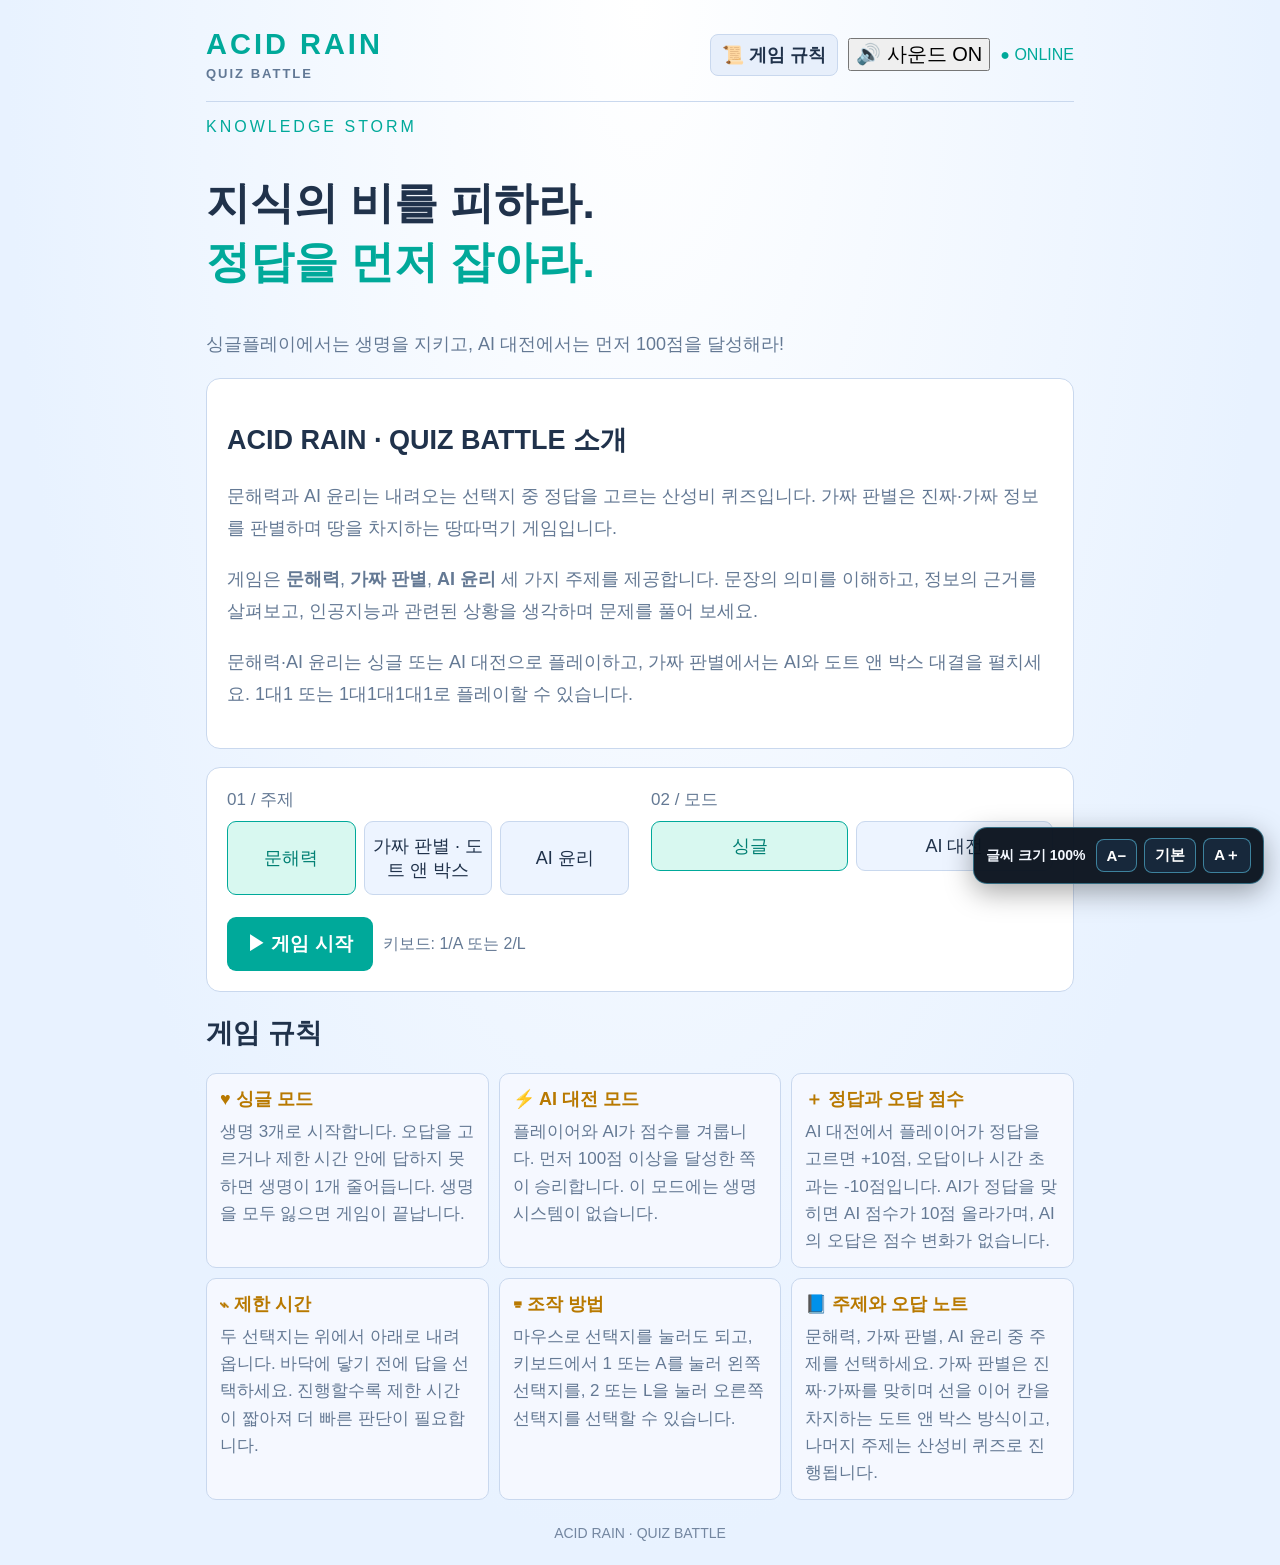
==== commit e3b8b1a8: "Update index.html" ====
--- a/src/main/resources/static/index.html
+++ b/src/main/resources/static/index.html
@@ -16,9 +16,12 @@
 .screen{display:none}.screen.active{display:block}
 /* 시작 시 표시되는 규칙 안내 포스터 */
 .rules-overlay{position:fixed;inset:0;z-index:9999;display:flex;align-items:center;justify-content:center;padding:18px;background:rgba(10,14,20,.88)}
-.rules-overlay[hidden]{display:none}.rules-poster{position:relative;width:min(760px,100%);max-height:92vh;overflow:auto;background:#101214;color:#f5f5f5;border:3px double #e5e5e5;outline:1px solid #777;outline-offset:-10px;padding:clamp(24px,5vw,48px);box-shadow:0 18px 60px #0008}
-.poster-title{text-align:center;border:2px solid #ddd;background:#e8e8e8;color:#101010;padding:12px 8px;margin:8px auto 26px;font-size:clamp(22px,5vw,36px);font-weight:900;letter-spacing:1px}
-.poster-section{color:#cfcfcf;font-size:22px;margin:22px 0 10px}.poster-rule{font-size:clamp(13px,2.5vw,17px);font-weight:700;line-height:1.8;margin:10px 0}.poster-note{font-size:12px;color:#bbb;line-height:1.7;margin:3px 0 12px}.poster-actions{display:flex;justify-content:center;gap:10px;flex-wrap:wrap;margin-top:28px}.poster-actions button{min-width:135px}
+.rules-overlay[hidden]{display:none}
+.rules-poster{position:relative;width:min(760px,100%);max-height:92vh;overflow:auto;background:#fff;color:#20324b;border:3px double #c9d8ee;outline:1px solid #c9d8ee;outline-offset:-10px;padding:clamp(24px,5vw,48px);box-shadow:0 18px 60px #0008}
+.poster-title{text-align:center;border:2px solid #c9d8ee;background:#edf4ff;color:#20324b;padding:12px 8px;margin:8px auto 26px;font-size:clamp(22px,5vw,36px);font-weight:900;letter-spacing:1px}
+.poster-section{color:#007f73;font-size:22px;margin:22px 0 10px}
+.poster-rule{font-size:clamp(13px,2.5vw,17px);font-weight:700;line-height:1.8;margin:10px 0;color:#20324b}
+.poster-note{font-size:12px;color:#647994;line-height:1.7;margin:3px 0 12px}.poster-actions{display:flex;justify-content:center;gap:10px;flex-wrap:wrap;margin-top:28px}.poster-actions button{min-width:135px}
 .rules-button{padding:8px 11px;border:1px solid var(--line);border-radius:8px;background:#e7effb;color:#20324b;font-weight:700}
 h1{font-size:clamp(28px,6vw,44px);line-height:1.35}h2{font-size:20px}
 .muted{font-size:13px;color:#647994;line-height:1.8}
@@ -67,22 +70,255 @@
 .empty{text-align:center;padding:20px;color:#647994}
 footer{text-align:center;padding:25px 0 8px;color:#7386a0;font-size:10px}
 @media(max-width:600px){.setup{grid-template-columns:1fr}.panel{padding:15px}.rules{grid-template-columns:1fr}.rule{padding:10px 12px}.arena{height:460px}.lanes{padding:0 6px;gap:6px}.answer{left:2%;width:96%;padding:13px 4px}.stats{gap:5px}.stat{padding:10px 6px}.stat strong{font-size:16px}.results{gap:5px}.result{padding:10px 5px}.result strong{font-size:17px}}
+
+/* 전체 글씨 크기 확대: 게임 기능과 배치는 유지 */
+body{font-size:18px}
+.logo{font-size:27px}
+.logo small{font-size:12px}
+.poster-title{font-size:clamp(28px,5.5vw,42px)}
+.poster-section{font-size:28px}
+.poster-rule{font-size:clamp(17px,3vw,22px)}
+.poster-note{font-size:15px}
+.rules-button{font-size:16px}
+h2{font-size:25px}
+.muted{font-size:16px}
+.label{font-size:15px}
+.choice{font-size:16px}
+.primary,.secondary{font-size:17px}
+.rule b{font-size:16px}
+.rule span{font-size:15px}
+.stat span{font-size:14px}
+.stat strong{font-size:25px}
+.bcard{font-size:15px}
+.bcard strong{font-size:21px}
+.topic{font-size:13px}
+#question{font-size:clamp(20px,4vw,28px)}
+#subquestion{font-size:15px}
+.lane-label{font-size:13px}
+.answer .txt{font-size:clamp(16px,2.5vw,20px)}
+.key{font-size:13px}
+.feedback{font-size:16px}
+.result span{font-size:14px}
+.result strong{font-size:25px}
+.review h3{font-size:18px}
+.review p{font-size:16px}
+.empty{font-size:16px}
+footer{font-size:12px}
+header .row span{font-size:14px !important}
+#home>p[style],#result>p[style]{font-size:14px !important}
+.controls .muted,.app .row .muted{font-size:14px !important}
+@media(max-width:600px){
+  .logo{font-size:24px}
+  .logo small{font-size:11px}
+  h2{font-size:23px}
+  .choice{font-size:15px}
+  .stat span{font-size:13px}
+  .stat strong{font-size:20px}
+  .result span{font-size:13px}
+  .result strong{font-size:20px}
+  .answer .txt{font-size:clamp(15px,3.5vw,18px)}
+}
+
+
+/* 글씨 크기 추가 확대 */
+body{font-size:20px}
+.logo{font-size:29px}
+.logo small{font-size:13px}
+.poster-title{font-size:clamp(30px,5.8vw,44px)}
+.poster-section{font-size:30px}
+.poster-rule{font-size:clamp(19px,3.2vw,24px)}
+.poster-note{font-size:17px}
+.rules-button{font-size:18px}
+h2{font-size:27px}
+.muted{font-size:18px}
+.label{font-size:17px}
+.choice{font-size:18px}
+.primary,.secondary{font-size:19px}
+.rule b{font-size:18px}
+.rule span{font-size:17px}
+.stat span{font-size:16px}
+.stat strong{font-size:27px}
+.bcard{font-size:17px}
+.bcard strong{font-size:23px}
+.topic{font-size:15px}
+#question{font-size:clamp(22px,4.2vw,30px)}
+#subquestion{font-size:17px}
+.lane-label{font-size:15px}
+.answer .txt{font-size:clamp(18px,2.7vw,22px)}
+.key{font-size:15px}
+.feedback{font-size:18px}
+.result span{font-size:16px}
+.result strong{font-size:27px}
+.review h3{font-size:20px}
+.review p{font-size:18px}
+.empty{font-size:18px}
+footer{font-size:14px}
+header .row span{font-size:16px !important}
+#home>p[style],#result>p[style]{font-size:16px !important}
+.controls .muted,.app .row .muted{font-size:16px !important}
+@media(max-width:600px){
+  .logo{font-size:26px}
+  .logo small{font-size:12px}
+  h2{font-size:25px}
+  .choice{font-size:17px}
+  .stat span{font-size:14px}
+  .stat strong{font-size:22px}
+  .result span{font-size:14px}
+  .result strong{font-size:22px}
+  .answer .txt{font-size:clamp(17px,3.7vw,20px)}
+}
+
+
+/* 게임 안에서 글씨 크기 조절 */
+#fontSizeControl{
+  position:fixed;right:16px;bottom:16px;z-index:10001;
+  display:flex;align-items:center;gap:7px;flex-wrap:wrap;
+  max-width:calc(100vw - 24px);padding:10px 12px;
+  border:1px solid rgba(100,220,255,.42);border-radius:14px;
+  background:rgba(10,18,30,.96);color:#f4f8ff;
+  box-shadow:0 8px 28px rgba(0,0,0,.35);font-size:14px;
+}
+#fontSizeControl .font-size-label{font-weight:700;margin-right:3px}
+#fontSizeControl button{
+  border:1px solid rgba(100,220,255,.5);border-radius:8px;
+  background:#17283b;color:#fff;padding:7px 10px;
+  font-size:15px;font-weight:800;cursor:pointer;min-width:38px;
+}
+#fontSizeControl button:hover{background:#244763}
+#fontSizeControl button:focus-visible{outline:2px solid #68e2ff;outline-offset:2px}
+@media(max-width:600px){
+  #fontSizeControl{right:8px;bottom:8px;gap:5px;padding:7px 8px}
+  #fontSizeControl button{padding:6px 8px}
+}
+
+
+/* 가짜 판별 추리 모드 */
+.case-kicker{color:var(--cyan);letter-spacing:3px;font-size:13px;font-weight:800;margin:8px 0}
+.case-top{display:flex;gap:12px;justify-content:space-between;margin:20px 0}
+.case-top>div{flex:1;background:#111c2a;border:1px solid #29455a;border-radius:14px;padding:14px 18px;display:flex;flex-direction:column;gap:5px}
+.case-top strong{font-size:24px;color:var(--cyan)}
+.case-small{font-size:13px;color:#9db1c9}
+.case-panel{background:linear-gradient(150deg,#101b29,#0d131d);border:1px solid #31506a;border-radius:18px;padding:clamp(18px,3vw,30px);box-shadow:0 12px 34px #0003}
+.case-badge{display:inline-block;background:#173a43;color:#8cecff;border:1px solid #2c6872;border-radius:20px;padding:6px 12px;font-size:13px;font-weight:800}
+.case-panel h2{font-size:clamp(25px,4vw,34px);margin:14px 0 8px}
+.case-story{font-size:19px;line-height:1.7;color:#e5edf7}
+.case-panel h3{font-size:21px;margin:25px 0 8px}
+.case-hint{font-size:15px}
+.evidence-list,.suspect-list{display:grid;grid-template-columns:repeat(2,minmax(0,1fr));gap:12px;margin-top:12px}
+.evidence-card,.suspect-card{display:flex;gap:10px;align-items:flex-start;text-align:left;background:#172334;color:#edf5ff;border:1px solid #354b64;border-radius:12px;padding:15px;cursor:pointer;font:inherit;line-height:1.55;min-width:0}
+.evidence-card.selected,.suspect-card.selected{border-color:#63e4f6;background:#183744;box-shadow:0 0 0 1px #63e4f6}
+.evidence-card input{margin-top:5px;accent-color:#63e4f6;flex-shrink:0}
+.evidence-card b,.suspect-card b{display:block;font-size:16px;margin-bottom:5px;color:#fff}
+.evidence-card span,.suspect-card span{font-size:15px;color:#c4d1e1}
+.suspect-card{display:block}
+.suspect-card .suspect-role{font-size:13px;color:#90a8c3;display:block;margin-bottom:4px}
+.case-submit{margin-top:20px;width:100%;font-size:18px!important}
+.case-feedback{font-size:17px;line-height:1.7;margin-top:14px;white-space:pre-line}
+.case-feedback.success{color:#86f2c0}.case-feedback.fail{color:#ff9eae}
+.case-controls{display:flex;justify-content:flex-end;margin-top:14px}
+@media(max-width:620px){.evidence-list,.suspect-list{grid-template-columns:1fr}.case-top strong{font-size:20px}.case-story{font-size:17px}.evidence-card,.suspect-card{padding:13px}}
+
+
+/* 자료를 하나씩 열어 자세히 읽는 조사 화면 */
+.evidence-progress{font-size:15px;color:#9fefff;margin:14px 0 4px;font-weight:800}
+.evidence-card{position:relative;display:block;width:100%;min-height:128px;padding:17px 17px 15px 58px}
+.evidence-card:before{content:"📄";position:absolute;left:17px;top:20px;font-size:25px}
+.evidence-card .file-status{display:block;font-size:13px;color:#82d8e8;margin-top:9px;font-weight:800}
+.evidence-card .file-summary{display:block;font-size:14px;color:#8fa6c0;margin-top:7px}
+.evidence-card.read{border-color:#466a7b}
+.evidence-card.read:after{content:"✓ 읽음";position:absolute;right:12px;top:10px;color:#86f2c0;font-size:12px;font-weight:800}
+.evidence-card.marked{border-color:#f2bf72;background:#382d1d}
+.evidence-card.marked .file-status{color:#ffd58c}
+.evidence-workbench{margin-top:20px;padding:15px;border:1px dashed #3d5871;border-radius:12px;background:#0e1926}
+.evidence-mark-chip{display:inline-block;margin:5px 5px 0 0;border:1px solid #98713c;border-radius:8px;background:#302718;color:#ffe0a6;padding:6px 9px;font-size:14px}
+.evidence-modal{position:fixed;inset:0;z-index:10020;background:rgba(3,8,15,.88);display:flex;align-items:center;justify-content:center;padding:16px}
+.evidence-modal[hidden]{display:none}
+.evidence-paper{width:min(760px,100%);max-height:92vh;overflow:auto;background:#f3efe5;color:#1d2937;border-radius:14px;padding:clamp(18px,4vw,34px);box-shadow:0 22px 70px #0009;border:1px solid #d8cfbd}
+.paper-top{display:flex;justify-content:space-between;align-items:center;gap:12px;color:#526275;font-size:13px;font-weight:900;letter-spacing:1px}
+.paper-top .secondary{font-size:14px;padding:8px 12px}
+.paper-counter{margin-top:25px;font-size:14px;color:#7c8998;font-weight:800}
+.evidence-paper h2{font-size:clamp(25px,4vw,34px);line-height:1.3;margin:8px 0 13px;color:#162435}
+.paper-stamp{display:inline-block;border:1px solid #a74d3d;color:#a74d3d;padding:5px 9px;font-size:12px;font-weight:900;letter-spacing:1px;transform:rotate(-1deg);margin-bottom:14px}
+.paper-main{font-size:19px;line-height:1.9;white-space:pre-line;color:#26384b;margin:8px 0 22px}
+.paper-detail-block{border-top:1px solid #d5d0c5;padding:14px 0 4px}
+.paper-detail-block b{font-size:15px;color:#334b62}
+.paper-detail-block p{font-size:16px;line-height:1.7;margin:6px 0 12px;color:#455568;white-space:pre-line}
+.mark-suspicious{display:flex;gap:12px;align-items:flex-start;margin:18px 0;padding:15px;border:1px solid #d0b278;border-radius:10px;background:#fff8e7;cursor:pointer}
+.mark-suspicious input{width:20px;height:20px;margin-top:2px;accent-color:#a86c19;flex-shrink:0}
+.mark-suspicious b{display:block;font-size:16px;color:#563e18}
+.mark-suspicious small{display:block;font-size:13px;line-height:1.5;color:#76664b;margin-top:4px}
+.paper-nav{display:flex;justify-content:space-between;gap:12px;margin-top:20px}
+.paper-nav button{font-size:16px!important}
+@media(max-width:620px){.evidence-card{min-height:110px;padding-left:52px}.evidence-card:before{left:13px}.paper-main{font-size:17px;line-height:1.8}.paper-nav{position:sticky;bottom:0;background:#f3efe5;padding-top:10px}}
+
+
+/* 추리게임 색상만 변경: 흰색 배경과 읽기 쉬운 어두운 글씨 */
+#mystery{background:#ffffff;color:#20324b}
+#mystery .case-top>div{background:#ffffff;border-color:#c9d8ee}
+#mystery .case-small{color:#647994}
+#mystery .case-panel{background:#ffffff;color:#20324b;border-color:#c9d8ee;box-shadow:0 12px 34px #20324b12}
+#mystery .case-badge{background:#edf4ff;color:#20324b;border-color:#c9d8ee}
+#mystery .case-story{color:#20324b}
+#mystery .evidence-card,#mystery .suspect-card{background:#ffffff;color:#20324b;border-color:#c9d8ee}
+#mystery .evidence-card b,#mystery .suspect-card b{color:#20324b}
+#mystery .evidence-card span,#mystery .suspect-card span{color:#526780}
+#mystery .evidence-card.selected,#mystery .suspect-card.selected{border-color:#00a99a;background:#f0fffc;box-shadow:0 0 0 1px #00a99a}
+#mystery .evidence-progress{color:#007f73}
+#mystery .evidence-card .file-status{color:#007f73}
+#mystery .evidence-card .file-summary{color:#647994}
+#mystery .evidence-card.read:after{color:#007f73}
+#mystery .evidence-card.marked{border-color:#b87900;background:#fff8e7}
+#mystery .evidence-card.marked .file-status{color:#805300}
+#mystery .evidence-workbench{background:#f8fbff;border-color:#c9d8ee}
+#mystery .evidence-mark-chip{border-color:#c9a45d;background:#fff8e7;color:#674b18}
+#evidenceModal{background:rgba(255,255,255,.94)}
+
+
+/* 가짜 판별 도트 앤 박스 모드 — 깔끔한 보드와 턴제 UI */
+#territory{background:#f4f7fb;color:#18243a}
+#territory .case-kicker{color:#087f8c!important;letter-spacing:.14em;font-weight:900}
+#territory h1{margin:4px 0 8px}
+#territory .territory-intro{color:#62718a;margin:0 0 16px;line-height:1.55}
+.territory-stats{display:grid;grid-template-columns:repeat(4,minmax(0,1fr));gap:9px;margin:14px 0}
+.territory-player{border:1px solid #dbe3ee;border-radius:13px;padding:11px 12px;background:#fff;display:flex;align-items:center;gap:8px;font-size:14px;min-width:0;box-shadow:0 2px 8px #263c5a08}
+.territory-player strong{margin-left:auto;white-space:nowrap}.territory-player.active-player{border-color:var(--player-color);box-shadow:0 0 0 2px color-mix(in srgb,var(--player-color) 20%,white);background:color-mix(in srgb,var(--player-color) 5%,white)}
+.player-dot{width:12px;height:12px;border-radius:50%;background:var(--player-color);flex-shrink:0}
+.territory-ai-questions{display:grid;grid-template-columns:repeat(3,minmax(0,1fr));gap:8px;margin:12px 0}
+.territory-ai-card{border:1px solid #dce4ef;border-radius:12px;background:#fff;padding:9px 11px;min-width:0;font-size:12px;color:#52627a}
+.territory-ai-card b{display:flex;justify-content:space-between;gap:8px;font-size:12px;margin-bottom:5px;color:#25354d}.territory-ai-card span{display:block;line-height:1.4;overflow-wrap:anywhere;min-height:32px}
+.territory-layout{display:grid;grid-template-columns:minmax(0,1fr) minmax(280px,.9fr);gap:16px;align-items:start}
+.territory-player-question{margin:0 0 14px}
+.territory-board-wrap{border:1px solid #dce4ef;border-radius:18px;padding:16px;background:#fff;min-width:0;box-shadow:0 8px 28px #233b5b0b}
+.territory-question{border:1px solid #dce4ef;border-radius:18px;padding:18px;background:#fff;min-width:0;box-shadow:0 8px 28px #233b5b0b}
+.territory-board{width:100%;max-width:560px;margin:auto;aspect-ratio:1/1}
+.territory-layout.four-player{grid-template-columns:minmax(0,1fr)}
+.territory-layout.four-player .territory-board{max-width:760px}
+.territory-layout.four-player .territory-board-wrap{padding:20px}
+.territory-board svg{display:block;width:100%;height:100%;overflow:visible}
+.territory-question h2{font-size:clamp(21px,2.7vw,30px);line-height:1.35;min-height:92px;overflow-wrap:anywhere;margin:12px 0}
+.territory-turn{color:#087f8c;font-weight:900;margin:8px 0}
+.territory-answer-row{display:grid;grid-template-columns:1fr 1fr;gap:10px;margin-top:16px}
+.territory-answer-row button{font-size:17px;min-height:48px}.territory-answer-row .fake-answer{background:#d94678}
+.territory-board-wrap .muted{font-size:13px;line-height:1.5;margin:12px 2px 0}
+.territory-board-legend{display:flex;flex-wrap:wrap;gap:12px;justify-content:center;font-size:12px;color:#62718a;margin-top:10px}
+.territory-board-legend span{display:flex;align-items:center;gap:5px}.territory-board-legend i{display:inline-block;width:9px;height:9px;border-radius:50%}
+@media(max-width:760px){.territory-stats{grid-template-columns:repeat(2,minmax(0,1fr))}.territory-ai-questions{grid-template-columns:1fr 1fr;gap:6px}.territory-layout{grid-template-columns:1fr}.territory-board-wrap{order:2}.territory-player-question{order:1}.territory-question h2{min-height:unset;font-size:clamp(21px,5vw,28px)}.territory-question,.territory-board-wrap{padding:12px}}
 </style>
   <link rel="stylesheet" href="assets/enhancements.css">
 </head>
 <body>
-<div id="rulesOverlay" class="rules-overlay" role="dialog" aria-modal="true" aria-labelledby="posterTitle">
+<div id="rulesOverlay" class="rules-overlay" role="dialog" aria-modal="true" aria-labelledby="posterTitle" hidden>
   <div class="rules-poster">
     <div id="posterTitle" class="poster-title">ACID RAIN · 게임 소개 및 규칙</div>
     <div class="poster-section">게임 소개</div>
     <p class="poster-rule">내려오는 두 선택지 중 정답을 골라 살아남으세요.</p>
-    <p class="poster-note">문해력 · 가짜 판별 · AI 윤리 문제를 풀며 판단력을 시험하는 퀴즈 게임입니다. 싱글 모드에서는 생명을 지키고, AI 대전에서는 상대보다 먼저 100점을 달성하세요.</p>
+    <p class="poster-note">문해력과 AI 윤리는 내려오는 선택지를 고르는 산성비 퀴즈입니다. 가짜 판별은 자료의 진위를 맞히며 선을 이어 칸을 차지하는 도트 앤 박스 게임입니다.</p>
     <div class="poster-section">기본 규칙</div>
     <p class="poster-rule">1. 싱글 모드는 생명 3개로 시작합니다.</p><p class="poster-note">오답 또는 시간 초과 시 생명이 1개 줄어들며, 생명을 모두 잃으면 종료됩니다.</p>
     <p class="poster-rule">2. AI 대전은 먼저 100점 이상을 달성하면 승리합니다.</p><p class="poster-note">정답 +10점, 오답 또는 시간 초과 -10점입니다. AI가 정답을 맞히면 AI 점수가 10점 올라갑니다.</p>
     <p class="poster-rule">3. 선택지가 바닥에 닿기 전에 답을 선택하세요.</p><p class="poster-note">진행할수록 판단 시간이 짧아집니다.</p>
     <p class="poster-rule">4. 마우스 또는 키보드로 답을 고를 수 있습니다.</p><p class="poster-note">왼쪽: 1 또는 A · 오른쪽: 2 또는 L</p>
-    <p class="poster-rule">5. 게임 종료 후 오답 노트에서 정답과 해설을 확인하세요.</p>
+    <p class="poster-rule">5. 가짜 판별 모드에서는 진짜·가짜를 맞혀 땅을 차지하세요. AI와 1대1 또는 1대1대1대1로 대결할 수 있습니다.</p><p class="poster-note">문해력·AI 윤리는 기존 산성비 퀴즈 방식으로 진행됩니다.</p>
     <div class="poster-actions"><button id="closeRules" class="primary" type="button">확인하고 게임하기</button></div>
   </div>
 </div>
@@ -96,13 +332,13 @@
 <!-- 게임 소개: 방문자가 게임의 목적과 특징을 이해할 수 있도록 추가한 콘텐츠 -->
 <section class="panel" aria-labelledby="aboutTitle">
   <h2 id="aboutTitle">ACID RAIN · QUIZ BATTLE 소개</h2>
-  <p class="muted">ACID RAIN · QUIZ BATTLE은 화면 위에서 내려오는 두 개의 선택지 중 정답을 빠르게 골라야 하는 퀴즈 게임입니다. 문제가 바뀔 때마다 정답을 판단하고, 선택지가 바닥에 닿기 전에 답을 선택하세요.</p>
+  <p class="muted">문해력과 AI 윤리는 내려오는 선택지 중 정답을 고르는 산성비 퀴즈입니다. 가짜 판별은 진짜·가짜 정보를 판별하며 땅을 차지하는 땅따먹기 게임입니다.</p>
   <p class="muted">게임은 <strong>문해력</strong>, <strong>가짜 판별</strong>, <strong>AI 윤리</strong> 세 가지 주제를 제공합니다. 문장의 의미를 이해하고, 정보의 근거를 살펴보고, 인공지능과 관련된 상황을 생각하며 문제를 풀어 보세요.</p>
-  <p class="muted">혼자 생명을 지키며 도전하는 싱글 모드와 AI를 상대로 점수 경쟁을 하는 AI 대전 모드가 있습니다. 게임이 끝나면 오답 노트에서 선택한 답과 정답, 해설을 확인할 수 있습니다.</p>
+  <p class="muted">문해력·AI 윤리는 싱글 또는 AI 대전으로 플레이하고, 가짜 판별에서는 AI와 도트 앤 박스 대결을 펼치세요. 1대1 또는 1대1대1대1로 플레이할 수 있습니다.</p>
 </section>
 
 <div class="panel"><div class="setup">
-<div><label class="label">01 / 주제</label><div class="choices" id="topics"><button class="choice selected" data-v="문해력">문해력</button><button class="choice" data-v="비판적 사고">가짜 판별</button><button class="choice" data-v="AI 윤리">AI 윤리</button></div></div>
+<div><label class="label">01 / 주제</label><div class="choices" id="topics"><button class="choice selected" data-v="문해력">문해력</button><button class="choice" data-v="가짜 판별">가짜 판별 · 도트 앤 박스</button><button class="choice" data-v="AI 윤리">AI 윤리</button></div></div>
 <div><label class="label">02 / 모드</label><div class="choices two" id="modes"><button class="choice selected" data-v="single">싱글</button><button class="choice" data-v="ai">AI 대전</button></div></div>
 <div id="levelSetting"><label class="label">03 / AI 난이도</label><div class="choices" id="levels"><button class="choice selected" data-v="easy">쉬움</button><button class="choice" data-v="medium">보통</button><button class="choice" data-v="hard">어려움</button></div></div>
 </div><div class="row" style="margin-top:22px"><button class="primary" id="start">▶ 게임 시작</button><span class="muted" style="font-size:11px">키보드: 1/A 또는 2/L</span></div></div>
@@ -114,10 +350,34 @@
   <div class="rule"><b>＋ 정답과 오답 점수</b><span>AI 대전에서 플레이어가 정답을 고르면 +10점, 오답이나 시간 초과는 -10점입니다. AI가 정답을 맞히면 AI 점수가 10점 올라가며, AI의 오답은 점수 변화가 없습니다.</span></div>
   <div class="rule"><b>⌁ 제한 시간</b><span>두 선택지는 위에서 아래로 내려옵니다. 바닥에 닿기 전에 답을 선택하세요. 진행할수록 제한 시간이 짧아져 더 빠른 판단이 필요합니다.</span></div>
   <div class="rule"><b>⌨ 조작 방법</b><span>마우스로 선택지를 눌러도 되고, 키보드에서 1 또는 A를 눌러 왼쪽 선택지를, 2 또는 L을 눌러 오른쪽 선택지를 선택할 수 있습니다.</span></div>
-  <div class="rule"><b>📘 주제와 오답 노트</b><span>문해력, 가짜 판별, AI 윤리 중 주제를 선택하세요. 게임 종료 후 오답 노트에서 내가 고른 답, 정답, 해설을 확인할 수 있습니다.</span></div>
+  <div class="rule"><b>📘 주제와 오답 노트</b><span>문해력, 가짜 판별, AI 윤리 중 주제를 선택하세요. 가짜 판별은 진짜·가짜를 맞히며 선을 이어 칸을 차지하는 도트 앤 박스 방식이고, 나머지 주제는 산성비 퀴즈로 진행됩니다.</span></div>
 </div>
 </section>
 </section>
+
+<section id="territory" class="screen">
+  <p class="case-kicker">FAKE CHECK · DOTS AND BOXES</p>
+  <h1>가짜 판별 도트 앤 박스</h1>
+  <p class="territory-intro">차례대로 선 하나를 선택하고, 자료가 진짜인지 가짜인지 판별하세요. 정답이면 선이 연결되고, 네 변을 완성한 칸을 차지합니다.</p>
+  <div class="territory-stats" id="territoryStats"></div>
+  <div class="territory-ai-questions" id="territoryAIQuestions" aria-label="AI의 차례와 문제"></div>
+  <div class="territory-layout">
+    <div class="territory-board-wrap">
+      <div id="territoryBoard" class="territory-board" aria-label="도트 앤 박스 게임판"></div>
+      <div class="territory-board-legend"><span><i style="background:#0e9f9a"></i>나</span><span><i style="background:#e45486"></i>AI 1</span><span><i style="background:#6577e8"></i>AI 2</span><span><i style="background:#e3a52f"></i>AI 3</span></div>
+      <p class="muted" id="territoryHint">점과 점 사이의 선을 눌러 선택하세요. 선을 그을 때마다 가짜 판별 문제를 풉니다.</p>
+    </div>
+    <article class="territory-question territory-player-question">
+      <div class="case-badge">내 차례 · 1 또는 2로 답하기</div>
+      <p id="territoryTurn" class="territory-turn">내 차례입니다. 게임판에서 선을 선택하세요.</p>
+      <h2 id="territoryPrompt">게임판의 빈 선을 선택하면 판별할 자료가 여기에 표시됩니다.</h2>
+      <p id="territoryFeedback" class="case-feedback" aria-live="polite">정답이면 선이 연결됩니다. 오답이면 자기 점수가 -1점 됩니다.</p>
+      <div class="territory-answer-row"><button id="realAnswer" class="primary" disabled>1️⃣ 진짜</button><button id="fakeAnswer" class="primary fake-answer" disabled>2️⃣ 가짜</button></div>
+    </article>
+  </div>
+  <div class="case-controls"><button id="territoryHome" class="secondary">메인 화면</button></div>
+</section>
+
 <section id="game" class="screen">
 <div class="stats"><div class="stat"><span>STAGE</span><strong id="stage">01</strong></div><div class="stat"><span id="healthLabel">HEALTH</span><strong id="hearts" style="color:var(--pink)">♥ ♥ ♥</strong></div><div class="stat"><span>MY SCORE</span><strong id="score">0</strong></div></div>
 <div id="battle" class="battle"><div class="bcard">YOU <strong id="youScore">0</strong><div style="color:#647994;margin-top:8px">목표: 100점</div></div><div class="bcard ai">AI <strong id="cpuScore">0</strong><div style="color:#647994;margin-top:8px">목표: 100점</div></div></div>
@@ -140,50 +400,88 @@
    자동 생성, 사례 조합, 문제 문장 변형 기능은 없습니다.
    각 게임은 선택한 주제의 고정 문제만 무작위 순서로 출제합니다. */
 const BANK = {
+
 "문해력": [
-{q:"'말을 아끼다'의 뜻은?",a:["말을 적게 하다","말을 많이 하다"],c:0,e:"필요한 말만 하며 함부로 말하지 않는다는 뜻이다."},
-{q:"'가는 말이 고와야 오는 말이 곱다'는?",a:["빨리 말해야 한다","남을 좋게 대해야 나도 좋게 대접받는다"],c:1,e:"상대방에게 예의 있게 말해야 상대방도 나를 좋게 대한다."},
-{q:"'그러나'가 나타내는 관계는?",a:["대조","시간 순서"],c:0,e:"앞 내용과 반대되거나 대조되는 내용을 이어 준다."},
-{q:"'마침내'의 뜻은?",a:["처음부터","오랜 과정 끝에 결국"],c:1,e:"여러 과정을 거친 뒤 결국 이루어졌다는 뜻이다."},
-{q:"글의 중심 내용을 찾으려면?",a:["핵심 문장과 반복되는 내용을 찾는다","가장 긴 문장만 외운다"],c:0,e:"핵심 문장과 반복되는 내용을 살펴본다."},
-{q:"'수포로 돌아갔다'는?",a:["물가로 갔다","노력이나 계획이 헛일이 되었다"],c:1,e:"노력이나 계획이 성과 없이 끝났다는 뜻이다."},
-{q:"객관적인 사실은?",a:["오늘은 월요일이다","월요일은 가장 싫은 날이다"],c:0,e:"요일은 확인할 수 있지만 싫어하는 날은 사람마다 다르다."},
-{q:"'비가 와서 경기가 취소되었다'의 원인은?",a:["경기 취소","비가 온 것"],c:1,e:"비가 온 것이 원인이고 경기 취소가 결과다."},
-{q:"좋은 글의 제목은?",a:["중심 내용을 나타낸다","어려운 단어만 나열한다"],c:0,e:"제목은 글의 중심 내용을 드러내는 것이 좋다."},
-{q:"'지만'이 문장에서 하는 역할은?",a:["대조되는 내용을 이어 준다","시간을 나타내기만 한다"],c:0,e:"'지만'은 대조나 양보의 관계를 나타낸다."},
-{q:"주장을 뒷받침하는 것은?",a:["근거","장식"],c:0,e:"근거는 주장이 타당하다는 것을 뒷받침하는 이유나 자료다."},
-{q:"'예를 들어'의 기능은?",a:["구체적인 사례를 제시한다","앞 내용을 무조건 부정한다"],c:0,e:"사례를 들어 설명을 구체적으로 만든다."},
-{q:"'왜냐하면' 뒤에 주로 오는 것은?",a:["이유나 근거","새 제목"],c:0,e:"앞서 말한 내용의 이유를 설명한다."},
-{q:"문맥으로 단어 뜻을 추론한다는 것은?",a:["앞뒤 내용을 활용한다","글자 수만 센다"],c:0,e:"주변 문장과 상황이 단어의 의미를 이해하는 단서가 된다."},
-{q:"'반면에'가 나타내는 관계는?",a:["차이 또는 대조","시간 순서"],c:0,e:"두 대상이나 상황의 차이를 드러낸다."},
-{q:"요약할 때 적절한 방법은?",a:["핵심 내용을 간결하게 정리한다","모든 문장을 그대로 복사한다"],c:0,e:"중요한 내용을 중심으로 짧게 정리한다."},
-{q:"'발이 넓다'의 관용적 의미는?",a:["아는 사람이 많다","발이 크다"],c:0,e:"여러 사람과 폭넓게 알고 지낸다는 뜻이다."},
-{q:"'식은 죽 먹기'는?",a:["매우 쉬운 일","매우 위험한 일"],c:0,e:"아주 하기 쉬운 일을 뜻한다."},
-{q:"의인법의 예시는?",a:["바람이 속삭인다","바람이 초속 3미터로 분다"],c:0,e:"사람이 아닌 바람을 사람처럼 표현했다."},
-{q:"논설문의 특징은?",a:["주장과 근거를 제시한다","운율만으로 구성된다"],c:0,e:"논설문은 주장을 근거로 뒷받침한다."}
+  {
+    q: "학교 게시판에 '금일 도서관은 오후 5시에 문을 닫습니다.'라고 적혀 있다. '금일'의 뜻은?",
+    a: ["오늘", "내일"],
+    c: 0,
+    e: "금일은 오늘이고, 명일은 내일이다."
+  },
+  {
+    q: "물건을 구매하고 카드로 값을 치렀다. 알맞은 표현은?",
+    a: ["결재했다", "결제했다"],
+    c: 1,
+    e: "결제는 돈을 치르는 것이고, 결재는 안건을 승인하는 것이다."
+  },
+  {
+    q: "학교가 공사 때문에 과제 제출 기한을 일주일 미뤄 주었다. 알맞은 말은?",
+    a: ["유예", "유보"],
+    c: 0,
+    e: "유예는 기한을 미루는 것이고, 유보는 결정을 보류하는 것이다."
+  },
+  {
+    q: "우리 동아리는 일회용품 사용을 줄이고 환경 보호를 목표로 삼았다. 알맞은 표현은?",
+    a: ["환경 보호를 지양한다", "환경 보호를 지향한다"],
+    c: 1,
+    e: "지향은 목표로 삼아 나아가는 것이고, 지양은 피하거나 하지 않으려는 것이다."
+  },
+  {
+    q: "친구의 설명을 듣고 그 이유가 타당하다고 이해하여 받아들였다. 알맞은 말은?",
+    a: ["납득했다", "설득했다"],
+    c: 0,
+    e: "납득은 이해하고 받아들이는 것이고, 설득은 상대방이 받아들이도록 하는 것이다."
+  },
+  {
+    q: "회의에서 담당자는 한 가지 중요한 위험을 미처 살피지 못했다. 알맞은 표현은?",
+    a: ["위험을 간과했다", "위험을 간주했다"],
+    c: 0,
+    e: "간과는 대수롭지 않게 여기거나 놓치는 것이고, 간주는 무엇을 어떤 것으로 여기는 것이다."
+  },
+  {
+    q: "지원서를 작성하면서 이름과 연락처를 빈칸에 적었다. 알맞은 말은?",
+    a: ["기재했다", "게재했다"],
+    c: 0,
+    e: "기재는 문서에 내용을 적는 것이고, 게재는 글이나 자료를 매체에 싣는 것이다."
+  },
+  {
+    q: "편집자가 사실과 다른 내용으로 기사를 작성해 사건의 의미를 잘못 전달했다. 알맞은 표현은?",
+    a: ["사실을 훼손했다", "사실을 왜곡했다"],
+    c: 1,
+    e: "훼손은 손상하는 것이고, 왜곡은 사실이나 의미를 비뚤어지게 바꾸는 것이다."
+  },
+  {
+    q: "안내문에 적힌 장소를 다른 장소로 잘못 알고 찾아갔다. 알맞은 말은?",
+    a: ["장소를 오인했다", "장소를 오해했다"],
+    c: 0,
+    e: "오인은 사실이나 대상을 잘못 인식하는 것이고, 오해는 뜻이나 의도를 잘못 이해하는 것이다."
+  },
+  {
+    q: "친구와 다투었지만 화를 참으며 심한 말을 하지 않았다. 알맞은 말은?",
+    a: ["감정을 자제했다", "감정을 절제했다"],
+    c: 0,
+    e: "자제는 감정이나 행동을 억누르는 것이고, 절제는 정도가 지나치지 않도록 조절하는 것이다."
+  },
+  {
+    q: "새로운 안전 규칙이 실제 사고를 줄이는 효과가 있는지 조사했다. 알맞은 말은?",
+    a: ["실효성", "실현성"],
+    c: 0,
+    e: "실효성은 실제 효과가 있는 성질이고, 실현성은 실제로 이루어질 가능성이다."
+  },
+  {
+    q: "탐정은 발자국과 목격자 진술을 근거로 범인이 지나간 길을 논리적으로 판단했다. 알맞은 말은?",
+    a: ["추론", "추측"],
+    c: 0,
+    e: "추론은 근거와 논리로 결론을 이끌어 내는 것이고, 추측은 확실하지 않은 내용을 짐작하는 것이다."
+  },
+  {
+    q: "과학자가 실험 증거를 제시해 기존 가설이 틀렸음을 밝혀냈다. 알맞은 말은?",
+    a: ["반증했다", "반박했다"],
+    c: 0,
+    e: "반증은 증거로 주장이 틀렸음을 밝히는 것이고, 반박은 상대의 주장에 논리적으로 맞서는 것이다."
+  }
 ],
-"비판적 사고": [
-{q:"SNS에서 '내일부터 전국 학교 휴교!'라는 글을 봤다.",a:["교육청과 학교의 공식 공지를 확인한다","공유가 많으니 믿는다"],c:0,e:"공유 횟수만으로 사실을 판단할 수 없다."},
-{q:"충격적인 뉴스 제목에 근거가 없다.",a:["제목이 강렬하니 믿는다","본문의 근거와 다른 보도를 확인한다"],c:1,e:"자극적인 제목에 속지 말고 근거를 확인한다."},
-{q:"유명인이 이상한 말을 하는 영상이 있다.",a:["원본과 공식 계정 등을 확인한다","얼굴이 같으니 진짜다"],c:0,e:"영상은 합성되거나 맥락이 잘릴 수 있다."},
-{q:"'이 음식을 먹으면 모든 병이 낫는다'는 광고는?",a:["바로 구매한다","과학적 근거와 공식 정보를 확인한다"],c:1,e:"과장된 건강 주장은 근거를 확인해야 한다."},
-{q:"사진 속 사건이 실제인지 확인하려면?",a:["원본, 촬영 시점, 장소를 확인한다","사진은 무조건 진짜다"],c:0,e:"사진이 다른 사건의 자료로 재사용될 수 있다."},
-{q:"전문가 이름이 없는 글을 봤다.",a:["전문가라고 했으니 믿는다","이름, 소속, 발언과 근거를 확인한다"],c:1,e:"전문가라는 표현만으로 신뢰성이 보장되지는 않는다."},
-{q:"여러 사이트에 같은 주장이 있다.",a:["여러 곳에 있으니 무조건 사실이다","같은 자료를 복사했는지 확인한다"],c:1,e:"여러 사이트가 같은 잘못된 정보를 복사했을 수 있다."},
-{q:"친구 두 명이 좋아하는 게임을 반 전체가 좋아한다고 결론 내렸다.",a:["대표적인 조사다","표본이 작아 성급한 일반화일 수 있다"],c:1,e:"소수의 경험이 전체를 대표한다고 볼 수 없다."},
-{q:"두 사건이 동시에 일어났다. 하나가 다른 하나의 원인일까?",a:["동시에 일어났다는 사실만으로는 알 수 없다","동시에 일어났으니 반드시 원인이다"],c:0,e:"상관관계만으로 인과관계를 확정할 수 없다."},
-{q:"자신의 의견과 반대되는 증거를 발견했다.",a:["증거를 검토하고 생각을 수정할 수 있다","무조건 무시한다"],c:0,e:"비판적 사고는 반대 증거도 공정하게 검토한다."},
-{q:"'모두가 그렇게 하니까 옳다.'",a:["다수의 선택과 옳고 그름은 별개다","많은 사람이 하면 무조건 옳다"],c:0,e:"다수의 의견만으로 사실이나 도덕성을 확정할 수 없다."},
-{q:"상대방의 외모를 공격하며 주장을 반박했다.",a:["논리적인 반박이다","주장 대신 사람을 공격하는 인신공격이다"],c:1,e:"주장의 타당성은 근거와 논리로 판단해야 한다."},
-{q:"통계 그래프의 세로축이 95부터 시작한다.",a:["차이가 실제보다 크게 보이는지 살핀다","그래프는 무조건 거짓이다"],c:0,e:"축의 범위는 차이를 과장해 보이게 할 수 있다."},
-{q:"인터넷 글에 출처 링크가 없다.",a:["출처가 없어도 무조건 사실이다","신뢰성을 판단할 추가 근거가 필요하다"],c:1,e:"출처를 확인할 수 없으면 검증이 어려워진다."},
-{q:"'이 방법을 쓰면 100% 성공한다'는 광고는?",a:["100%라는 숫자를 믿는다","성공 조건과 검증 자료를 확인한다"],c:1,e:"절대적인 표현에는 구체적인 근거가 필요하다."},
-{q:"이미 돈을 썼으니 손해가 나도 계속 투자하려 한다.",a:["매몰 비용에 끌린 판단일 수 있다","이미 쓴 돈은 반드시 회수된다"],c:0,e:"앞으로의 비용과 이익을 따져야 한다."},
-{q:"검색 결과 맨 위에 나온 페이지는?",a:["무조건 가장 정확하다","광고나 노출 순위일 수 있어 내용도 평가한다"],c:1,e:"검색 순위가 정확성을 보장하지는 않는다."},
-{q:"AI 요약문에 원문에 없는 주장이 있다.",a:["원문과 대조하고 오류를 수정한다","요약문은 항상 정확하다"],c:0,e:"자동 요약도 원문을 잘못 해석할 수 있다."},
-{q:"정확한 답을 모를 때 좋은 태도는?",a:["아는 척하며 추측을 사실로 말한다","모른다고 인정하고 확인한다"],c:1,e:"불확실성을 인정하는 것이 더 정확한 판단으로 이어진다."},
-{q:"비판적 사고의 목적은?",a:["모든 정보를 무조건 의심만 한다","정보와 주장을 근거에 따라 평가한다"],c:1,e:"비판적 사고는 무조건 반대하는 것이 아니라 근거를 따져 판단하는 것이다."}
-],
+
 "AI 윤리": [
 {q:"AI로 과제를 작성했다면?",a:["학교 규칙을 지키고 필요한 경우 사용 사실을 밝힌다","AI가 썼으니 내 글이라고 한다"],c:0,e:"AI 사용 규칙을 지키고 결과물에 책임져야 한다."},
 {q:"AI가 자신 있게 틀린 답을 말한다.",a:["자신 있게 말했으니 사실이다","신뢰할 만한 자료로 확인한다"],c:1,e:"AI는 그럴듯하지만 틀린 정보를 만들 수 있다."},
@@ -235,9 +533,9 @@
 function stop(){if(raf)cancelAnimationFrame(raf);raf=0;if(timer!==null)clearTimeout(timer);timer=null;}
 function bind(group,key){$(group).addEventListener("click",e=>{const b=e.target.closest("[data-v]");if(!b)return;settings[key]=b.dataset.v;$(group).querySelectorAll(".choice").forEach(x=>x.classList.toggle("selected",x===b));});}
 bind("topics","topic");bind("modes","mode");bind("levels","level");
-function updateLevelSetting(){$("levelSetting").style.display=settings.mode==="ai"?"":"none";}
-updateLevelSetting();$("modes").addEventListener("click",updateLevelSetting);
-function startGame(){playSfx("start");stop();pool=shuffle(BANK[settings.topic]);game={stage:0,hp:3,score:0,aiScore:0,attempts:0,correct:0,wrong:[],used:0,running:true};$("battle").classList.toggle("show",settings.mode==="ai");$("healthLabel").textContent=settings.mode==="ai"?"BATTLE":"HEALTH";$("hearts").textContent=settings.mode==="ai"?"NO LIVES":"♥ ♥ ♥";$("topicName").textContent=settings.topic;show("game");nextQuestion();}
+function updateLevelSetting(){const fake=settings.topic==="가짜 판별";$("modes").style.display="";$("modes").querySelector('[data-v="single"]').textContent=fake?"1대1 (나 vs AI)":"싱글";$("modes").querySelector('[data-v="ai"]').textContent=fake?"1대1대1대1":"AI 대전";$("levelSetting").style.display=settings.mode==="ai"&&!fake?"":"none";}
+updateLevelSetting();$("modes").addEventListener("click",updateLevelSetting);$("topics").addEventListener("click",updateLevelSetting);
+function launchGame(){if(settings.topic==="가짜 판별"){playSfx("start");startTerritoryGame();return;}playSfx("start");stop();pool=shuffle(BANK[settings.topic]);game={stage:0,hp:3,score:0,aiScore:0,attempts:0,correct:0,wrong:[],used:0,running:true};$("battle").classList.toggle("show",settings.mode==="ai");$("healthLabel").textContent=settings.mode==="ai"?"BATTLE":"HEALTH";$("hearts").textContent=settings.mode==="ai"?"NO LIVES":"♥ ♥ ♥";$("topicName").textContent=settings.topic;show("game");nextQuestion();}
 function nextQuestion(){if(!game?.running)return;if(settings.mode==="single"&&game.hp<=0){endGame("GAME OVER","생명을 모두 잃었습니다.");return;}if(game.used>=pool.length){endGame("QUIZ COMPLETE","이 주제의 고정 문제를 모두 풀었습니다!");return;}
 const item=pool[game.used++],order=Math.random()<.5?[0,1]:[1,0];q={...item,options:order.map(i=>item.a[i]),correctPosition:order.indexOf(item.c),elapsed:0,duration:Math.max(2800,9500-Math.floor(game.stage/5)*700)};game.stage++;locked=false;aiAnswered=false;lastFrame=0;$("question").textContent=q.q;$("subquestion").textContent=settings.mode==="ai"?"먼저 100점에 도달하면 승리!":"정답을 선택하세요!";$("feedback").textContent="산성비가 내려옵니다...";$("feedback").style.color="var(--yellow)";$("progressFill").style.width="0%";buttons.forEach((b,i)=>{b.disabled=false;b.style.top="30px";b.style.opacity="1";b.querySelector(".txt").textContent=q.options[i];});updateStats();raf=requestAnimationFrame(tick);}
 function tick(now){if(!game?.running||locked)return;if(!lastFrame)lastFrame=now;const dt=Math.min((now-lastFrame)/1000,.05);lastFrame=now;q.elapsed+=dt*1000;const lane=buttons[0].parentElement.parentElement,maxY=Math.max(35,lane.clientHeight-110),progress=Math.min(1,q.elapsed/q.duration),y=30+progress*maxY;buttons.forEach(b=>b.style.top=y+"px");$("progressFill").style.width=(progress*100)+"%";
@@ -249,16 +547,367 @@
 function timeoutRound(){if(locked||!game?.running)return;playSfx("timeout");locked=true;stop();if(settings.mode==="ai"){game.score-=10;game.attempts++;game.wrong.push({q:q.q,chosen:"시간 초과",correct:q.options[q.correctPosition],explain:q.e});$("feedback").textContent="💥 시간 초과! -10점";}else{game.hp=Math.max(0,game.hp-1);game.attempts++;game.wrong.push({q:q.q,chosen:"시간 초과",correct:q.options[q.correctPosition],explain:q.e});$("feedback").textContent="💥 바닥에 닿았습니다! ♥ -1";}$("feedback").style.color="var(--pink)";buttons.forEach(b=>b.disabled=true);$("subquestion").textContent="정답: "+q.options[q.correctPosition];$("floor").animate([{opacity:1},{opacity:.2},{opacity:1}],300);updateStats();timer=setTimeout(()=>{if(!game?.running)return;if(settings.mode==="single"&&game.hp<=0)endGame("GAME OVER","생명을 모두 잃었습니다.");else nextQuestion();},500);}
 function updateStats(){$("stage").textContent=String(game.stage).padStart(2,"0");$("hearts").textContent=settings.mode==="ai"?"—":(game.hp?"♥ ".repeat(game.hp).trim():"♡ ♡ ♡");$("score").textContent=game.score;$("youScore").textContent=game.score;$("cpuScore").textContent=game.aiScore;}
 function endGame(title,message){if(!game||!game.running)return;playSfx(title==="YOU WIN"?"win":title==="AI WIN"||title==="GAME OVER"?"lose":"click");game.running=false;locked=true;stop();buttons.forEach(b=>b.disabled=true);$("resultTitle").textContent=title;$("resultMessage").textContent=message;$("finalScore").textContent=game.score;$("finalStage").textContent=game.stage;$("accuracy").textContent=game.attempts?Math.round(game.correct/game.attempts*100)+"%":"0%";$("battleResult").textContent=settings.mode==="ai"?"내 점수 "+game.score+"점 · AI "+game.aiScore+"점":"";const list=$("reviews");list.replaceChildren();if(!game.wrong.length){const el=document.createElement("div");el.className="empty";el.textContent="오답이 없습니다! 훌륭합니다.";list.append(el);}else{game.wrong.forEach((w,i)=>{const card=document.createElement("article");card.className="review";const h=document.createElement("h3");h.textContent=(i+1)+". "+w.q;const a=document.createElement("p");a.className="wrong";a.textContent="내 선택: "+w.chosen;const c=document.createElement("p");c.className="correct";c.textContent="정답: "+w.correct;const e=document.createElement("p");e.className="explain";e.textContent="해설: "+w.explain;card.append(h,a,c,e);list.append(card);});}show("result");}
+
+// 가짜 판별은 산성비 퀴즈와 분리된 땅따먹기 대전입니다.
+const TERRITORY_FACTS = [
+ {text:"대한민국의 수도는 서울이다.",answer:"real",why:"서울은 대한민국의 수도입니다."},
+ {text:"번개가 치면 천둥 소리가 날 수 있다.",answer:"real",why:"번개로 공기가 급격히 가열되며 천둥이 발생합니다."},
+ {text:"사람은 잠을 전혀 자지 않아도 건강하게 지낼 수 있다.",answer:"fake",why:"수면은 신체와 뇌 기능을 유지하는 데 필요합니다."},
+ {text:"물은 해수면에서 약 100℃에 끓는다.",answer:"real",why:"일반적인 해수면 기압에서 물의 끓는점은 약 100℃입니다."},
+ {text:"인터넷에서 많이 공유된 정보는 무조건 사실이다.",answer:"fake",why:"공유 횟수는 사실 여부를 증명하지 않습니다."},
+ {text:"사진은 언제나 촬영 당시의 상황을 정확히 보여 준다.",answer:"fake",why:"사진은 편집되거나 다른 시점·장소의 사진이 재사용될 수 있습니다."},
+ {text:"달은 스스로 빛을 만들어 낸다.",answer:"fake",why:"달은 태양빛을 반사해 밝게 보입니다."},
+ {text:"공식 발표인지 확인할 때 기관의 공식 홈페이지를 살펴볼 수 있다.",answer:"real",why:"공식 홈페이지는 발표 내용을 확인할 수 있는 중요한 출처입니다."},
+ {text:"AI가 만든 글은 항상 정확하고 오류가 없다.",answer:"fake",why:"AI는 그럴듯하지만 틀린 내용을 생성할 수 있습니다."},
+ {text:"같은 소문이 여러 게시판에 있으면 독립적으로 검증된 것이다.",answer:"fake",why:"여러 게시판이 하나의 출처를 복사했을 수 있습니다."},
+ {text:"정보를 확인할 때 작성 날짜와 출처를 함께 보는 것이 도움이 된다.",answer:"real",why:"날짜와 출처는 정보가 현재 상황에 맞는지 판단하는 데 도움이 됩니다."},
+ {text:"지구는 태양 주위를 돈다.",answer:"real",why:"지구는 태양 주위를 공전합니다."},
+ {text:"모든 바이러스는 항생제로 치료할 수 있다.",answer:"fake",why:"항생제는 세균에 작용하며 바이러스 감염에 일반적으로 효과가 없습니다."},
+ {text:"문맥이 잘린 영상은 원래 의미와 다르게 보일 수 있다.",answer:"real",why:"앞뒤 상황이 빠지면 발언이나 행동의 의미가 달라질 수 있습니다."},
+ {text:"검색 결과 첫 번째 페이지는 반드시 가장 정확하다.",answer:"fake",why:"검색 순위는 정확성을 보장하지 않습니다."},
+ {text:"출처가 불분명한 링크에 개인정보를 입력하기 전에는 확인해야 한다.",answer:"real",why:"피싱과 개인정보 유출을 예방하기 위해 출처를 확인해야 합니다."},
+ {text:"지구에는 중력이 없다.",answer:"fake",why:"지구의 중력은 물체를 지표면 쪽으로 끌어당깁니다."},
+ {text:"두 사건이 동시에 일어났다는 사실만으로 서로 원인과 결과라고 단정할 수 없다.",answer:"real",why:"동시에 일어났다는 사실만으로 인과관계가 입증되지는 않습니다."},
+ {text:"인터넷에 공개된 모든 사진은 마음대로 사용해도 된다.",answer:"fake",why:"사진에도 저작권과 이용 조건이 적용될 수 있습니다."},
+ {text:"가짜 정보인지 판단할 때 다른 신뢰할 만한 출처와 비교할 수 있다.",answer:"real",why:"독립적인 출처를 비교하면 정보의 신뢰성을 평가하는 데 도움이 됩니다."},
+ {text:"모든 구름은 땅에 비를 내린다.",answer:"fake",why:"구름의 종류와 대기 상태에 따라 비가 내리지 않을 수 있습니다."},
+ {text:"지구는 대략 24시간에 한 번 자전한다.",answer:"real",why:"지구는 약 하루를 주기로 자전합니다."},
+ {text:"인터넷 게시물에 전문가 사진이 있으면 내용은 반드시 사실이다.",answer:"fake",why:"사진이나 직함만으로 게시물의 사실 여부를 확인할 수 없습니다."},
+ {text:"주장의 근거가 되는 원문을 직접 확인하는 것은 도움이 된다.",answer:"real",why:"요약이나 전달 과정에서 빠진 맥락을 확인할 수 있습니다."},
+ {text:"사람은 눈을 뜨고 재채기를 절대로 할 수 없다.",answer:"fake",why:"재채기할 때 눈을 감는 경우가 많지만 절대 불가능한 것은 아닙니다."},
+ {text:"물체는 지구의 중력 때문에 아래로 떨어질 수 있다.",answer:"real",why:"중력은 물체를 지구 중심 방향으로 끌어당깁니다."},
+ {text:"조회 수가 높은 영상은 조작될 가능성이 없다.",answer:"fake",why:"조회 수는 영상이 조작되지 않았다는 증거가 아닙니다."},
+ {text:"뉴스의 게시 날짜를 확인하면 오래된 정보를 구분하는 데 도움이 된다.",answer:"real",why:"예전에 사실이었던 정보도 현재에는 달라졌을 수 있습니다."},
+ {text:"모든 금속은 자석에 붙는다.",answer:"fake",why:"철처럼 자석에 잘 붙는 금속도 있지만 모든 금속이 그런 것은 아닙니다."},
+ {text:"지구 표면의 상당 부분은 바다로 덮여 있다.",answer:"real",why:"지구 표면의 약 71%가 물로 덮여 있습니다."},
+ {text:"같은 문장을 여러 계정이 올리면 각각 독립적으로 확인한 것이다.",answer:"fake",why:"계정들이 한 게시물을 복사했을 수 있으므로 별도 확인이 필요합니다."},
+ {text:"사진의 촬영 장소와 날짜를 확인하면 맥락을 파악하는 데 도움이 된다.",answer:"real",why:"장소와 날짜가 다르면 사진이 설명하는 사건도 달라질 수 있습니다."},
+ {text:"인공지능이 자신 있게 답하면 그 답은 틀릴 수 없다.",answer:"fake",why:"AI는 확신에 찬 표현으로도 잘못된 정보를 말할 수 있습니다."},
+ {text:"주장을 확인할 때는 근거와 출처를 함께 살펴야 한다.",answer:"real",why:"주장만 반복하는 것보다 확인 가능한 근거가 중요합니다."},
+ {text:"인터넷에서 찾은 모든 자료는 저작권 제한 없이 자유롭게 쓸 수 있다.",answer:"fake",why:"온라인 자료에도 저작권과 이용 조건이 적용될 수 있습니다."},
+ {text:"태양은 별이다.",answer:"real",why:"태양은 스스로 빛과 에너지를 내는 별입니다."},
+ {text:"태양은 지구보다 작다.",answer:"fake",why:"태양의 지름은 지구보다 훨씬 큽니다."},
+ {text:"달의 모양은 지구에서 보이는 햇빛을 받은 부분에 따라 달라진다.",answer:"real",why:"달의 위상은 태양·지구·달의 상대적인 위치에 따라 달라집니다."},
+ {text:"계절은 지구와 태양 사이의 거리만으로 결정된다.",answer:"fake",why:"계절의 주된 원인은 지구 자전축의 기울기입니다."},
+ {text:"물은 얼면 부피가 늘어날 수 있다.",answer:"real",why:"물은 얼음이 될 때 일반적으로 부피가 증가합니다."},
+ {text:"소리는 진공 속에서도 공기 중처럼 전달된다.",answer:"fake",why:"소리는 전달할 매질이 필요하므로 진공에서는 전파되지 않습니다."},
+ {text:"빛은 소리보다 빠르게 이동한다.",answer:"real",why:"빛의 속도는 공기 중 소리의 속도보다 훨씬 빠릅니다."},
+ {text:"사람의 혈액은 몸속에서 파란색이다.",answer:"fake",why:"혈액은 산소량에 따라 밝기 차이가 있지만 파란색이 아닙니다."},
+ {text:"식물은 광합성을 통해 빛에너지를 화학에너지로 바꾼다.",answer:"real",why:"광합성은 빛에너지를 이용해 유기물을 만드는 과정입니다."},
+ {text:"선인장은 물을 전혀 필요로 하지 않는다.",answer:"fake",why:"선인장도 살아가기 위해 물이 필요하지만 건조한 환경에 적응했습니다."},
+ {text:"모든 세균은 사람에게 해롭다.",answer:"fake",why:"많은 세균은 무해하거나 소화 등 생명 활동에 도움을 줍니다."},
+ {text:"백신은 면역계가 특정 병원체에 대응하도록 준비시키는 데 도움을 준다.",answer:"real",why:"백신은 면역 반응을 유도해 감염이나 중증 위험을 줄이는 데 도움을 줍니다."},
+ {text:"항생제를 처방받은 경우에도 증상이 나아지면 임의로 복용을 중단해도 된다.",answer:"fake",why:"복용 방법은 처방 지침을 따라야 하며 임의로 변경하지 말고 의료진과 상의해야 합니다."},
+ {text:"사람의 지문은 사람마다 다를 수 있어 신원 확인에 활용된다.",answer:"real",why:"지문은 개인 식별에 활용되지만 실제 확인에는 적절한 절차가 필요합니다."},
+ {text:"인간은 뇌의 10%만 사용한다는 말은 과학적으로 확인된 사실이다.",answer:"fake",why:"뇌의 다양한 영역은 상황에 따라 활동하며 10%만 사용한다는 주장은 신화입니다."},
+ {text:"우주에서 우주비행사가 소리를 들을 때는 소리를 전달하는 매질이 필요하다.",answer:"real",why:"우주 공간의 진공에서는 소리가 직접 전파되지 않으며 통신 장치가 필요합니다."},
+ {text:"번개는 같은 장소에 두 번 칠 수 없다.",answer:"fake",why:"높은 건물이나 탑 등에는 번개가 여러 번 칠 수 있습니다."},
+ {text:"지진이 발생한 뒤에는 여진이 이어질 수 있다.",answer:"real",why:"큰 지진 이후 주변 단층이 조정되며 여진이 발생할 수 있습니다."},
+ {text:"지진이 오기 전에 모든 동물이 항상 정확히 예측한다.",answer:"fake",why:"동물 행동만으로 지진을 신뢰성 있게 예측할 수 있다는 근거는 없습니다."},
+ {text:"바닷물은 소금 등 용해된 물질 때문에 민물보다 짜다.",answer:"real",why:"바닷물에는 여러 염류가 녹아 있습니다."},
+ {text:"북극과 남극은 같은 대륙 위에 있다.",answer:"fake",why:"남극은 대륙이고 북극은 주로 바다 위의 해빙으로 이루어져 있습니다."},
+ {text:"지구의 대기는 지표면에서 멀어질수록 일반적으로 희박해진다.",answer:"real",why:"고도가 높아질수록 대기압과 공기 밀도가 대체로 낮아집니다."},
+ {text:"사막은 모두 낮과 밤의 기온이 항상 똑같다.",answer:"fake",why:"사막의 기온 변화는 지역과 계절, 습도 등에 따라 다릅니다."},
+ {text:"무지개는 빛이 물방울에서 굴절·반사·분산되며 나타날 수 있다.",answer:"real",why:"물방울이 햇빛을 분산시켜 여러 색으로 보이게 합니다."},
+ {text:"얼음은 항상 물보다 무겁기 때문에 가라앉는다.",answer:"fake",why:"같은 부피라면 얼음은 액체 물보다 밀도가 낮아 뜹니다."},
+ {text:"철은 습기와 산소가 있는 환경에서 녹슬 수 있다.",answer:"real",why:"철의 부식에는 산소와 물이 관여합니다."},
+ {text:"유리는 어떤 조건에서도 절대 깨지지 않는다.",answer:"fake",why:"유리는 충격이나 온도 변화 등으로 깨질 수 있습니다."},
+ {text:"소금은 물에 녹으면 사라져서 질량이 없어지는 것이다.",answer:"fake",why:"소금은 물에 녹아 분산되지만 물 전체의 질량에서 없어지지 않습니다."},
+ {text:"자석의 같은 극끼리는 서로 밀어낸다.",answer:"real",why:"자석은 같은 극끼리 밀고 다른 극끼리 끌어당깁니다."},
+ {text:"사람은 물 없이 몇 달 동안 건강하게 살 수 있다.",answer:"fake",why:"물은 생명 유지에 필수이며 심한 탈수는 위험합니다."},
+ {text:"운동 후 심박수가 높아지는 것은 몸이 산소와 에너지를 더 공급하려는 반응일 수 있다.",answer:"real",why:"운동 중에는 근육의 산소와 영양소 수요가 증가합니다."},
+ {text:"잠을 더 적게 잘수록 누구나 집중력이 좋아진다.",answer:"fake",why:"수면 부족은 집중력과 기억력에 악영향을 줄 수 있습니다."},
+ {text:"손을 비누와 흐르는 물로 씻으면 많은 병원체를 제거하는 데 도움이 된다.",answer:"real",why:"올바른 손 씻기는 감염 전파를 줄이는 방법입니다."},
+ {text:"천연 성분이라는 표시만 있으면 어떤 제품이든 안전하다.",answer:"fake",why:"천연 성분도 알레르기나 독성 등 위험을 일으킬 수 있습니다."},
+ {text:"식품의 유통기한과 보관 방법을 확인하는 것은 안전에 도움이 된다.",answer:"real",why:"표시된 보관 조건과 날짜를 확인하면 식품 안전 판단에 도움이 됩니다."},
+ {text:"모든 사람에게 같은 식단이 가장 건강하다.",answer:"fake",why:"건강한 식단은 나이, 활동량, 건강 상태 등 개인 조건에 따라 달라집니다."},
+ {text:"물은 모든 오염 물질을 끓이기만 하면 제거할 수 있다.",answer:"fake",why:"끓이기는 많은 병원체를 줄이지만 일부 화학 오염물질은 제거하지 못합니다."},
+ {text:"분리배출 기준은 지역과 품목에 따라 다를 수 있다.",answer:"real",why:"재활용 처리 체계가 달라 지자체와 제품 표시를 확인하는 것이 좋습니다."},
+ {text:"종이는 무한히 재활용할 수 있어 품질이 전혀 떨어지지 않는다.",answer:"fake",why:"종이 섬유는 재활용 과정에서 짧아져 재활용 횟수에 한계가 있습니다."},
+ {text:"태양광 발전은 햇빛을 이용해 전기를 생산한다.",answer:"real",why:"태양광 패널은 빛을 전기에너지로 변환합니다."},
+ {text:"풍력 발전기는 바람이 전혀 없어도 바람의 힘으로 계속 전기를 만든다.",answer:"fake",why:"풍력 발전은 적절한 바람이 필요합니다."},
+ {text:"재생에너지도 설치 장소와 방식에 따라 환경 영향을 줄 수 있다.",answer:"real",why:"모든 에너지원은 설계와 입지에 따라 환경 영향을 평가해야 합니다."},
+ {text:"기후와 날씨는 완전히 같은 뜻이다.",answer:"fake",why:"날씨는 단기 상태이고 기후는 장기간의 평균적 특성입니다."},
+ {text:"하루의 추운 날씨 하나만으로 지구 온난화가 없다고 결론 내릴 수 있다.",answer:"fake",why:"장기 기후 추세는 하루의 날씨만으로 판단할 수 없습니다."},
+ {text:"온실가스는 지구에서 나가는 열의 일부를 흡수해 온난화에 영향을 준다.",answer:"real",why:"온실가스는 지구의 복사 에너지 균형에 영향을 줍니다."},
+ {text:"오존층 파괴와 지구 온난화는 완전히 같은 현상이다.",answer:"fake",why:"두 현상은 원인과 작용이 다르지만 일부 물질이 두 문제 모두에 영향을 줄 수 있습니다."},
+ {text:"숲은 탄소를 저장하는 역할을 할 수 있다.",answer:"real",why:"나무와 토양은 탄소를 저장할 수 있습니다."},
+ {text:"나무 한 그루를 심으면 어떤 탄소 배출도 완전히 상쇄된다.",answer:"fake",why:"흡수량과 생존, 시간, 배출 규모 등을 따져야 하며 단순히 상쇄된다고 할 수 없습니다."},
+ {text:"지구 온난화가 진행되면 모든 지역의 기온이 매일 똑같이 오른다.",answer:"fake",why:"지역별 변화는 다르고 날씨의 일시적 변동도 계속됩니다."},
+ {text:"바다의 평균 수위는 얼음의 녹음과 바닷물의 열팽창 등의 영향을 받는다.",answer:"real",why:"육상 빙하의 손실과 따뜻해진 바닷물의 팽창은 해수면 상승 원인입니다."},
+ {text:"모든 홍수는 기후 변화 하나만으로 발생한다.",answer:"fake",why:"홍수에는 강수, 지형, 토지 이용, 배수 시설 등 다양한 요인이 작용합니다."},
+ {text:"공식 통계는 조사 대상과 조사 방법을 함께 확인하는 것이 좋다.",answer:"real",why:"표본과 정의, 조사 방법에 따라 통계의 해석이 달라질 수 있습니다."},
+ {text:"그래프의 세로축이 0에서 시작하지 않으면 차이가 실제보다 크게 보일 수 있다.",answer:"real",why:"축 범위를 좁히면 변화가 시각적으로 과장될 수 있습니다."},
+ {text:"그래프에 숫자가 적혀 있으면 출처를 확인할 필요가 없다.",answer:"fake",why:"숫자가 표시되어도 측정 방법과 출처를 확인해야 신뢰성을 평가할 수 있습니다."},
+ {text:"평균값 하나만 알면 자료 속 모든 사람의 상황을 알 수 있다.",answer:"fake",why:"평균은 분포와 개인 간 차이를 보여주지 않을 수 있습니다."},
+ {text:"상관관계가 발견되면 한 변수가 다른 변수의 원인이라고 확정된다.",answer:"fake",why:"상관관계만으로 인과관계를 증명할 수 없습니다."},
+ {text:"조사에서 응답하지 않은 사람들의 특성은 결과에 영향을 줄 수 있다.",answer:"real",why:"무응답 편향이 결과의 대표성에 영향을 줄 수 있습니다."},
+ {text:"설문 결과를 해석할 때는 응답자 수와 질문 문구를 확인하는 것이 좋다.",answer:"real",why:"표본 크기와 질문 방식은 응답 결과에 영향을 줄 수 있습니다."},
+ {text:"설문 응답자 10명만 조사하면 언제나 전국민의 의견을 정확히 알 수 있다.",answer:"fake",why:"작고 편향된 표본은 전체를 대표하지 못할 수 있습니다."},
+ {text:"통계에서 퍼센트와 퍼센트포인트는 항상 같은 뜻이다.",answer:"fake",why:"퍼센트 변화와 퍼센트포인트 차이는 서로 다른 개념입니다."},
+ {text:"기사 제목만 읽어도 본문 전체의 의미를 항상 정확히 알 수 있다.",answer:"fake",why:"제목은 내용을 축약하므로 본문과 맥락을 확인해야 합니다."},
+ {text:"인용문은 원문에서 앞뒤 문장을 확인하면 의미를 더 정확히 알 수 있다.",answer:"real",why:"인용 맥락은 발언의 의도를 이해하는 데 중요합니다."},
+ {text:"익명 계정의 주장은 모두 거짓이다.",answer:"fake",why:"익명이라는 이유만으로 참·거짓을 확정할 수는 없고 근거를 확인해야 합니다."},
+ {text:"유명인이 말한 내용이라도 근거를 확인할 필요가 있다.",answer:"real",why:"유명세는 주장의 정확성을 보장하지 않습니다."},
+ {text:"전문가의 의견을 인용할 때는 해당 분야의 전문성인지 확인하는 것이 좋다.",answer:"real",why:"전문성은 분야별로 다를 수 있습니다."},
+ {text:"반대 의견이 하나라도 있으면 과학적 합의는 존재할 수 없다.",answer:"fake",why:"과학적 합의는 모든 사람이 동의한다는 뜻이 아닙니다."},
+ {text:"한 연구의 결과는 언제나 모든 상황과 사람에게 그대로 적용된다.",answer:"fake",why:"연구 결과는 대상과 조건, 한계에 따라 적용 범위가 달라집니다."},
+ {text:"연구를 평가할 때는 연구 방법과 한계를 확인하는 것이 도움이 된다.",answer:"real",why:"방법과 한계를 알아야 결과를 적절히 해석할 수 있습니다."},
+ {text:"논문 제목에 '연구 결과'라고 적혀 있으면 동료 평가가 끝난 논문이다.",answer:"fake",why:"제목이나 표현만으로 심사 여부를 알 수 없습니다."},
+ {text:"보도자료와 독립적인 연구 결과는 같은 종류의 자료다.",answer:"fake",why:"보도자료는 기관의 발표이고 연구 논문 등과 목적과 검토 과정이 다를 수 있습니다."},
+ {text:"팩트체크 기사는 어떤 주장과 근거를 검토했는지 확인해야 한다.",answer:"real",why:"판정 이유와 원자료를 확인하면 검토의 타당성을 평가할 수 있습니다."},
+ {text:"팩트체크 사이트에 올라온 글은 출처를 볼 필요 없이 무조건 믿어도 된다.",answer:"fake",why:"팩트체크도 근거와 방법을 확인하며 읽는 것이 좋습니다."},
+ {text:"게시물이 수정되었다면 수정 시점과 내용을 확인하는 것이 도움이 된다.",answer:"real",why:"수정 이력은 정보가 어떻게 바뀌었는지 파악하게 해 줍니다."},
+ {text:"웹 주소에 자물쇠 표시가 있으면 그 사이트의 정보는 모두 사실이다.",answer:"fake",why:"HTTPS는 연결을 암호화하지만 사이트 내용의 진실성을 보증하지 않습니다."},
+ {text:"인터넷 주소의 철자가 공식 사이트와 비슷해도 가짜 사이트일 수 있다.",answer:"real",why:"유사한 도메인을 이용한 사칭 사이트가 있을 수 있습니다."},
+ {text:"공공기관을 사칭하는 메시지는 발신 주소와 공식 안내를 따로 확인해야 한다.",answer:"real",why:"발신자 표시만으로 진위를 판단하지 말고 공식 채널을 확인해야 합니다."},
+ {text:"급하게 돈을 보내라고 압박하는 메시지는 사기 여부를 확인할 필요가 있다.",answer:"real",why:"긴급성을 이용해 판단을 흐리는 것은 사기에서 자주 쓰이는 수법입니다."},
+ {text:"비밀번호를 여러 사이트에서 똑같이 쓰면 한 곳이 유출돼도 안전하다.",answer:"fake",why:"한 사이트에서 비밀번호가 유출되면 다른 계정도 위험해질 수 있습니다."},
+ {text:"이중 인증은 비밀번호만 사용하는 것보다 계정 보안을 강화할 수 있다.",answer:"real",why:"추가 인증 단계는 계정 탈취 위험을 줄이는 데 도움이 됩니다."},
+ {text:"공용 와이파이에 연결하면 모든 정보가 자동으로 공개된다.",answer:"fake",why:"위험은 네트워크와 보안 설정에 따라 다르지만 민감한 정보 보호에 주의해야 합니다."},
+ {text:"개인정보를 공개하기 전에 꼭 필요한 정보인지 생각하는 것이 좋다.",answer:"real",why:"불필요한 개인정보 공개를 줄이면 오용 위험을 낮출 수 있습니다."},
+ {text:"온라인에서 본 사람의 프로필 사진만으로 실제 신원을 확정할 수 있다.",answer:"fake",why:"사진은 도용되거나 다른 사람의 사진일 수 있습니다."},
+ {text:"딥페이크 영상은 실제 인물의 모습과 목소리를 합성해 만들 수 있다.",answer:"real",why:"AI 기술로 얼굴이나 음성을 합성한 영상·음성이 만들어질 수 있습니다."},
+ {text:"영상에 입 모양이 맞는 것처럼 보이면 조작이 절대 불가능하다.",answer:"fake",why:"정교한 합성은 눈으로만 판별하기 어려울 수 있습니다."},
+ {text:"이미지 역검색은 사진이 다른 곳에서 사용됐는지 확인하는 데 도움이 된다.",answer:"real",why:"역이미지 검색은 원본이나 과거 게시 사례를 찾는 데 활용할 수 있습니다."},
+ {text:"사진 속 그림자나 반사만 확인하면 합성 여부를 항상 확정할 수 있다.",answer:"fake",why:"시각적 단서 하나만으로 조작 여부를 확정하기는 어렵습니다."},
+ {text:"이미지의 메타데이터는 편집되거나 제거될 수 있다.",answer:"real",why:"메타데이터는 변경 가능하므로 단독 증거로 사용하기 어렵습니다."},
+ {text:"오래된 재난 사진이 새로운 사건의 사진으로 재사용될 수 있다.",answer:"real",why:"과거 사진을 현재 사건처럼 퍼뜨리는 오정보가 발생할 수 있습니다."},
+ {text:"영상의 일부만 잘라 공유하면 발언의 의미가 달라질 수 있다.",answer:"real",why:"편집 범위에 따라 발언의 맥락이 사라질 수 있습니다."},
+ {text:"자막이 붙어 있는 영상의 자막은 항상 원래 발언과 일치한다.",answer:"fake",why:"자막은 잘못 번역되거나 의도적으로 바뀔 수 있습니다."},
+ {text:"번역기를 사용한 결과는 원문과 뉘앙스가 달라질 수 있어 원문 확인이 도움이 된다.",answer:"real",why:"자동 번역은 문맥과 관용 표현을 놓칠 수 있습니다."},
+ {text:"AI가 제시한 참고문헌은 실제 존재하는지 확인하지 않아도 된다.",answer:"fake",why:"AI가 존재하지 않는 논문이나 링크를 제시할 수 있으므로 직접 확인해야 합니다."},
+ {text:"AI 답변에 출처 링크가 있으면 링크의 내용이 답변을 반드시 뒷받침한다.",answer:"fake",why:"링크가 실제로 열리는지와 해당 내용을 뒷받침하는지 확인해야 합니다."},
+ {text:"AI는 학습 자료의 오류나 편향을 답변에 반영할 수 있다.",answer:"real",why:"AI 출력은 학습 자료와 설계의 영향을 받을 수 있습니다."},
+ {text:"AI가 만든 이미지나 글은 언제나 사람이 만든 것과 쉽게 구분된다.",answer:"fake",why:"생성 결과가 정교하면 육안만으로 구분하기 어려울 수 있습니다."},
+ {text:"AI에게 같은 질문을 여러 번 하면 매번 정확히 같은 답을 한다.",answer:"fake",why:"설정과 문맥에 따라 답변이 달라질 수 있습니다."},
+ {text:"AI 답변을 중요한 결정에 사용할 때는 신뢰할 수 있는 자료로 재확인하는 것이 좋다.",answer:"real",why:"AI는 보조 도구이며 중요한 사실은 별도 검증이 필요합니다."},
+ {text:"AI가 계산한 결과도 식이나 다른 계산 방법으로 검산할 수 있다.",answer:"real",why:"검산은 계산 오류를 발견하는 데 도움이 됩니다."},
+ {text:"AI가 사과하면 이전에 제시한 정보가 자동으로 사실이 된다.",answer:"fake",why:"사과 표현은 사실 확인을 대신하지 않습니다."},
+ {text:"출처가 있는 주장이라도 출처가 그 주장을 실제로 말하는지 확인해야 한다.",answer:"real",why:"출처를 인용했더라도 맥락이나 내용이 왜곡될 수 있습니다."},
+ {text:"정보를 공유하기 전에 날짜·출처·원문·다른 보도를 확인하는 것이 좋다.",answer:"real",why:"여러 확인 방법을 함께 사용하면 오정보 확산을 줄이는 데 도움이 됩니다."},
+ {text:"내 생각과 일치하는 정보는 반대되는 정보보다 항상 더 정확하다.",answer:"fake",why:"자신의 믿음과 일치하는지보다 근거와 검증 가능성을 따져야 합니다."},
+ {text:"감정을 강하게 자극하는 글일수록 사실 확인 없이 즉시 공유하는 것이 좋다.",answer:"fake",why:"감정적인 표현은 빠른 공유를 유도할 수 있으므로 먼저 확인해야 합니다."},
+ {text:"풍자나 농담으로 만든 글이 사실 뉴스처럼 오해될 수 있다.",answer:"real",why:"맥락이 사라지면 풍자 콘텐츠가 실제 사건으로 받아들여질 수 있습니다."},
+ {text:"패러디 계정은 공식 계정과 구별되는지 확인하는 것이 좋다.",answer:"real",why:"계정 이름과 설명, 공식 연결 여부를 확인해야 합니다."},
+ {text:"뉴스 사진의 설명문이 사진 자체와 다른 사건을 가리킬 수 있다.",answer:"real",why:"사진과 캡션이 서로 맞는지 확인해야 합니다."},
+ {text:"기사에 전문가 이름이 적혀 있으면 실제로 인터뷰했는지 확인할 필요가 없다.",answer:"fake",why:"이름이나 발언이 허위로 인용됐을 가능성을 배제할 수 없습니다."},
+ {text:"여러 매체가 같은 보도를 했더라도 모두 같은 통신사 기사를 인용했을 수 있다.",answer:"real",why:"보도의 독립성을 판단하려면 원출처를 확인해야 합니다."},
+ {text:"익숙한 브랜드 로고가 있으면 메시지가 반드시 해당 회사에서 온 것이다.",answer:"fake",why:"로고는 복사할 수 있으므로 공식 발신 경로를 확인해야 합니다."},
+ {text:"온라인 투표 결과는 참여자가 누구였는지에 따라 전체 여론과 다를 수 있다.",answer:"real",why:"자발적 참여 방식은 표본 편향을 만들 수 있습니다."},
+ {text:"소수의 사례만 보고 모든 사람에게 같은 일이 일어난다고 결론 내릴 수 있다.",answer:"fake",why:"일부 사례만으로 전체를 일반화하면 성급한 결론이 될 수 있습니다."},
+ {text:"주장의 근거가 반증 가능하고 검증 가능하면 평가하기가 더 쉽다.",answer:"real",why:"확인 가능한 근거는 주장을 독립적으로 검토하는 데 도움이 됩니다."},
+ {text:"틀렸다는 증거가 나와도 최초 주장을 절대로 수정하지 않는 것이 과학적 태도다.",answer:"fake",why:"새로운 증거에 따라 주장을 수정하는 것은 과학적 탐구의 일부입니다."},
+ {text:"문제의 원인을 설명할 때 대안 설명도 고려하면 성급한 판단을 줄일 수 있다.",answer:"real",why:"다른 가능성을 검토하면 인과관계 오판을 줄이는 데 도움이 됩니다."},
+ {text:"정보의 신뢰성은 글꼴이나 디자인이 세련됐는지만으로 판단할 수 있다.",answer:"fake",why:"전문적으로 보이는 디자인도 거짓 정보에 사용될 수 있습니다."},
+ {text:"오탈자가 하나라도 있는 글은 반드시 가짜 정보다.",answer:"fake",why:"오탈자는 편집 실수일 수 있어 진위 여부를 단독으로 결정하지 못합니다."},
+ {text:"공식 기관의 자료도 발표 날짜와 적용 범위를 확인하는 것이 좋다.",answer:"real",why:"공식 자료도 특정 시점이나 상황을 대상으로 할 수 있습니다."},
+ {text:"정책이나 법률에 관한 정보는 최신 공식 자료를 확인하는 것이 좋다.",answer:"real",why:"법과 정책은 변경될 수 있으므로 최신 원문이 중요합니다."},
+ {text:"인터넷에서 찾은 통계의 단위가 다르면 직접 비교하기 어려울 수 있다.",answer:"real",why:"단위와 정의가 다르면 수치 비교가 잘못될 수 있습니다."},
+ {text:"숫자가 크면 언제나 중요한 영향이 크다고 할 수 있다.",answer:"fake",why:"비교 기준과 비율, 맥락을 함께 살펴야 의미를 해석할 수 있습니다."},
+ {text:"기준 연도나 비교 대상을 바꾸면 같은 자료도 다르게 보일 수 있다.",answer:"real",why:"비교 기준은 그래프와 통계 해석에 영향을 줍니다."},
+ {text:"자료를 인용할 때 원래 의미를 바꾸지 않고 정확하게 전달해야 한다.",answer:"real",why:"맥락을 왜곡하면 출처가 있어도 잘못된 주장이 될 수 있습니다."},
+ {text:"누군가의 주장을 반박할 때는 실제로 한 말을 확인하는 것이 좋다.",answer:"real",why:"상대의 주장을 왜곡하지 않고 원문에 근거해 평가해야 합니다."},
+ {text:"주장과 의견, 사실은 언제나 완전히 같은 개념이다.",answer:"fake",why:"사실은 증거로 확인할 수 있는 내용이고 의견은 평가나 선호를 포함할 수 있습니다."},
+ {text:"출처를 확인할 수 없는 캡처 화면만으로 사건의 전말을 확정하기는 어렵다.",answer:"real",why:"캡처는 맥락이 빠졌거나 편집되었을 수 있습니다."},
+ {text:"인터넷 게시물의 날짜는 다른 시간대나 재게시 여부 때문에 혼동될 수 있다.",answer:"real",why:"시간대와 재게시 표시를 확인하면 게시 시점을 더 정확히 이해할 수 있습니다."},
+ {text:"정보를 확인할 때 원문을 찾지 않고 요약문만 보는 것이 항상 더 정확하다.",answer:"fake",why:"요약문은 중요한 조건이나 예외를 생략할 수 있습니다."},
+ {text:"모든 온라인 리뷰는 실제 구매자가 작성한다.",answer:"fake",why:"리뷰는 광고, 조작, 또는 구매하지 않은 사람의 글일 수도 있습니다."},
+ {text:"별점 평균만으로 상품의 품질을 완벽하게 판단할 수 있다.",answer:"fake",why:"리뷰 수, 내용, 작성 시점, 사용 조건 등을 함께 봐야 합니다."},
+ {text:"협찬이나 광고 여부를 확인하면 리뷰의 맥락을 이해하는 데 도움이 된다.",answer:"real",why:"경제적 이해관계는 리뷰의 해석에 영향을 줄 수 있습니다."},
+ {text:"무료라는 광고 문구가 있으면 숨겨진 비용이 절대 없다.",answer:"fake",why:"조건이나 추가 요금이 있을 수 있으므로 약관을 확인해야 합니다."},
+ {text:"당첨됐다는 메시지를 받으면 링크를 누르기 전에 발신자를 확인해야 한다.",answer:"real",why:"가짜 경품 메시지는 개인정보나 결제를 유도할 수 있습니다."},
+ {text:"공식 고객센터 번호는 검색 광고에 나온 번호와 항상 같다.",answer:"fake",why:"사칭 광고가 있을 수 있으므로 공식 홈페이지의 연락처를 확인하는 것이 안전합니다."},
+ {text:"긴급 경고문이 있다고 해서 첨부 파일을 즉시 열어야 하는 것은 아니다.",answer:"real",why:"긴급성을 이용한 악성 파일 유포 가능성이 있어 확인이 필요합니다."},
+ {text:"파일 이름만 보고 안전한 파일인지 확정할 수 있다.",answer:"fake",why:"파일 이름은 바꿀 수 있으므로 출처와 보안 검사를 확인해야 합니다."},
+ {text:"소프트웨어 업데이트는 보안 취약점을 수정하는 데 도움이 될 수 있다.",answer:"real",why:"업데이트에는 보안 패치가 포함될 수 있습니다."},
+ {text:"공식 앱 스토어에 있는 앱은 권한을 확인하지 않아도 된다.",answer:"fake",why:"공식 스토어 앱도 요청 권한과 개인정보 처리 방식을 살펴보는 것이 좋습니다."},
+ {text:"앱이 기능과 관계없는 과도한 권한을 요구하면 주의할 필요가 있다.",answer:"real",why:"권한 요구가 목적에 적절한지 확인하는 것은 개인정보 보호에 도움이 됩니다."},
+ {text:"온라인에서 공개된 개인정보는 언제나 완전히 삭제할 수 있다.",answer:"fake",why:"복사본이나 저장된 기록이 남을 수 있어 완전한 삭제를 보장하기 어렵습니다."},
+ {text:"공유하기 전에 사진에 주소나 학교 이름이 드러나는지 확인하는 것이 좋다.",answer:"real",why:"이미지에 포함된 단서는 위치나 신상 정보를 노출할 수 있습니다."},
+ {text:"비밀번호를 친구와 공유하면 계정 보안이 더 강해진다.",answer:"fake",why:"비밀번호 공유는 계정 통제와 보안 위험을 높입니다."},
+ {text:"개인정보 유출이 의심되면 비밀번호 변경과 공식 안내 확인이 도움이 될 수 있다.",answer:"real",why:"계정 보호 조치를 신속히 취하고 공식 안내를 따르는 것이 좋습니다."},
+ {text:"모든 QR 코드는 안전한 웹사이트로 연결된다.",answer:"fake",why:"QR 코드가 악성 사이트나 사칭 사이트로 연결될 수도 있습니다."},
+ {text:"QR 코드를 스캔한 뒤 열린 주소를 확인하는 것은 도움이 된다.",answer:"real",why:"주소를 확인하면 의도하지 않은 사이트 방문을 줄일 수 있습니다."},
+ {text:"온라인에서 사실과 다른 정보를 발견하면 근거를 확인한 뒤 정정 정보를 공유할 수 있다.",answer:"real",why:"검증된 정정 정보를 공유하면 오정보 확산을 줄이는 데 도움이 됩니다."},
+ {text:"가짜 정보는 항상 문법이 엉망이고 쉽게 알아볼 수 있다.",answer:"fake",why:"오정보도 전문적으로 작성되거나 정교하게 편집될 수 있습니다."},
+ {text:"사실과 거짓이 섞인 게시물은 일부 사실만으로 전체가 정확하다고 볼 수 없다.",answer:"real",why:"각 주장과 맥락을 따로 검증해야 합니다."},
+ {text:"주장에 숫자나 과학 용어가 많이 들어가면 자동으로 사실이 된다.",answer:"fake",why:"전문 용어와 숫자는 근거의 정확성을 보장하지 않습니다."},
+ {text:"자료를 검증할 때는 주장에 맞는 증거뿐 아니라 반대 증거도 살펴보는 것이 좋다.",answer:"real",why:"반대 증거를 검토하면 확증 편향을 줄일 수 있습니다."},
+ {text:"확인되지 않은 소문을 사실처럼 전달하면 다른 사람에게 피해를 줄 수 있다.",answer:"real",why:"허위 정보는 평판, 안전, 의사결정에 피해를 줄 수 있습니다."},
+ {text:"누군가의 사진과 이름이 게시물에 있다는 사실만으로 그 사람이 실제로 말한 내용이라고 확정할 수 있다.",answer:"fake",why:"이름이나 사진이 도용되거나 발언이 조작됐을 수 있습니다."},
+ {text:"정보를 만든 사람의 목적과 이해관계를 살펴보면 신뢰성 평가에 도움이 된다.",answer:"real",why:"작성 목적과 이해관계는 정보의 표현과 선택에 영향을 줄 수 있습니다."},
+ {text:"정보를 많이 반복해서 읽으면 그 정보가 사실이라는 증거가 생긴다.",answer:"fake",why:"반복 노출은 익숙함을 만들 수 있지만 진실성을 증명하지는 않습니다."},
+ {text:"정확한 정보라도 오래되면 현재 상황을 설명하기에 부적절할 수 있다.",answer:"real",why:"정보의 최신성은 상황에 따라 중요합니다."},
+ {text:"한 출처가 틀렸다는 이유만으로 그 출처의 모든 말이 반드시 거짓이라고 결론 내릴 수 있다.",answer:"fake",why:"각 주장마다 근거를 따로 평가해야 합니다."},
+ {text:"신뢰성 높은 출처를 찾을 때는 전문성, 근거, 최신성, 투명성을 함께 고려할 수 있다.",answer:"real",why:"여러 기준을 종합하면 출처를 더 균형 있게 평가할 수 있습니다."},
+];
+const TERRITORY_COLORS=["#0e9f9a","#e45486","#6577e8","#e3a52f"];
+const TERRITORY_NAMES=["나","AI 1","AI 2","AI 3"];
+let territoryState=null,territoryTimer=null;
+function startTerritoryGame(){
+ stop();if(territoryTimer){clearTimeout(territoryTimer);territoryTimer=null;}
+ const count=settings.mode==="ai"?4:2,n=count===4?7:5,edges=[],edgeQuestions=[];
+ for(let r=0;r<=n;r++)for(let c=0;c<n;c++)edges.push({id:`h${r}_${c}`,r,c,dir:'h',owner:-1});
+ for(let r=0;r<n;r++)for(let c=0;c<=n;c++)edges.push({id:`v${r}_${c}`,r,c,dir:'v',owner:-1});
+ const facts=shuffle(TERRITORY_FACTS);edges.forEach((e,i)=>edgeQuestions.push({...facts[i]}));
+ territoryState={count,size:n,edges,edgeQuestions,boxes:Array(n*n).fill(-1),scores:Array(count).fill(0),selected:-1,question:null,finished:false,currentPlayer:0,aiStatus:Array(count).fill('대기 중'),aiTargets:Array(count).fill(null),aiQuestions:Array(count).fill(null),lastFeedback:'정답이면 선이 연결됩니다. 오답이면 차례가 상대에게 넘어갑니다.'};
+ show('territory');renderTerritory();
+}
+function boxEdges(r,c){const st=territoryState,n=st.size;return [st.edges.findIndex(e=>e.id===`h${r}_${c}`),st.edges.findIndex(e=>e.id===`h${r+1}_${c}`),st.edges.findIndex(e=>e.id===`v${r}_${c}`),st.edges.findIndex(e=>e.id===`v${r}_${c+1}`)];}
+function svgEl(tag,attrs={}){const el=document.createElementNS('http://www.w3.org/2000/svg',tag);for(const [k,v] of Object.entries(attrs))el.setAttribute(k,v);return el;}
+function renderTerritory(){
+ const st=territoryState;if(!st)return;
+ const stats=$('territoryStats');stats.replaceChildren();
+ for(let p=0;p<st.count;p++){const el=document.createElement('div');el.className='territory-player'+(st.currentPlayer===p&&!st.finished?' active-player':'');el.style.setProperty('--player-color',TERRITORY_COLORS[p]);el.innerHTML=`<span class="player-dot"></span><b>${TERRITORY_NAMES[p]}</b><strong>${st.scores[p]}점</strong>`;stats.append(el);}
+ const ai=$('territoryAIQuestions');ai.replaceChildren();
+ for(let p=1;p<st.count;p++){const card=document.createElement('div');card.className='territory-ai-card';const q=st.aiQuestions[p];card.innerHTML=`<b><span>🤖 ${TERRITORY_NAMES[p]}</span><span>${st.currentPlayer===p&&!st.finished?'● 현재 차례':st.aiStatus[p]}</span></b><span>${q?q.text:(st.aiStatus[p]==='대기 중'?'내 차례가 끝나면 문제를 풉니다.':'아직 공개된 문제가 없습니다.')}</span>`;ai.append(card);}
+ const board=$('territoryBoard');board.replaceChildren();
+ const layout=board.closest('.territory-layout');layout.classList.toggle('four-player',st.count===4);
+ const n=st.size,step=500/n,pad=step*0.08,tile=step-pad*2,svg=svgEl('svg',{viewBox:'0 0 500 500',role:'img','aria-label':'도트 앤 박스 게임판'});
+ // Soft box tiles first.
+ for(let r=0;r<n;r++)for(let c=0;c<n;c++){const owner=st.boxes[r*n+c];const rect=svgEl('rect',{x:c*step+pad,y:r*step+pad,width:tile,height:tile,rx:Math.max(3,step*.09),fill:owner>=0?TERRITORY_COLORS[owner]+'24':'#f7f9fc',stroke:owner>=0?TERRITORY_COLORS[owner]+'70':'#e6ebf3','stroke-width':1});svg.append(rect);if(owner>=0){const t=svgEl('text',{x:c*step+step/2,y:r*step+step*.57,'text-anchor':'middle','font-size':String(Math.max(9,step*.17)),'font-weight':'800',fill:TERRITORY_COLORS[owner]});t.textContent=TERRITORY_NAMES[owner];svg.append(t);}}
+ // Draw clickable edge targets and visible lines.
+ st.edges.forEach((e,i)=>{const x1=e.dir==='h'?e.c*step:e.c*step,x2=e.dir==='h'?(e.c+1)*step:e.c*step,y1=e.dir==='h'?e.r*step:e.r*step,y2=e.dir==='h'?e.r*step:(e.r+1)*step;const color=e.owner>=0?TERRITORY_COLORS[e.owner]:'#d7e0eb';
+  const line=svgEl('line',{x1,y1,x2,y2,stroke:color,'stroke-width':e.owner>=0?Math.max(4,step*.08):Math.max(2.5,step*.04),'stroke-linecap':'round'});svg.append(line);
+  if(e.owner<0&&!st.finished&&st.currentPlayer===0&&!st.question){const hit=svgEl('line',{x1,y1,x2,y2,stroke:'transparent','stroke-width':22,'stroke-linecap':'round',tabindex:0,role:'button','aria-label':'선 선택'});hit.style.cursor='pointer';hit.addEventListener('click',()=>selectTerritory(i));hit.addEventListener('keydown',ev=>{if(ev.key==='Enter'||ev.key===' '){ev.preventDefault();selectTerritory(i);}});svg.append(hit);}
+ });
+ for(let r=0;r<=n;r++)for(let c=0;c<=n;c++)svg.append(svgEl('circle',{cx:c*step,cy:r*step,r:Math.max(3.5,step*.06),fill:'#24364f',stroke:'#fff','stroke-width':2}));
+ board.append(svg);
+ $('territoryTurn').textContent=st.finished?'게임 종료!':st.currentPlayer===0?(st.question?'자료를 읽고 진짜인지 가짜인지 선택하세요.':'내 차례입니다. 선 하나를 선택하세요.'):`${TERRITORY_NAMES[st.currentPlayer]}의 차례입니다. AI가 문제를 푸는 중입니다.`;
+ $('territoryPrompt').textContent=st.question?st.question.text:(st.finished?'게임이 끝났습니다.':st.currentPlayer===0?'게임판의 빈 선을 선택하면 판별할 자료가 여기에 표시됩니다.':`${TERRITORY_NAMES[st.currentPlayer]}가 자료를 확인하고 있습니다…`);
+ $('territoryFeedback').className='case-feedback';$('territoryFeedback').textContent=st.lastFeedback;
+ $('realAnswer').disabled=st.finished||st.currentPlayer!==0||!st.question;$('fakeAnswer').disabled=st.finished||st.currentPlayer!==0||!st.question;
+ $('territoryHint').textContent=st.finished?'게임 종료! 점수가 가장 높은 플레이어가 승리합니다.':'턴제 게임 · 정답이면 선이 연결되고 칸을 완성하면 한 번 더 진행합니다. 오답이면 -1점, 차례는 유지됩니다.';
+}
+function selectTerritory(i){const st=territoryState;if(!st||st.finished||st.currentPlayer!==0||st.question||st.edges[i].owner>=0)return;st.selected=i;st.question=st.edgeQuestions[i];st.lastFeedback='이 자료는 진짜일까요, 가짜일까요?';renderTerritory();}
+function completeBoxes(player){const st=territoryState,n=st.size;let gained=0;for(let r=0;r<n;r++)for(let c=0;c<n;c++){const bi=r*n+c;if(st.boxes[bi]<0&&boxEdges(r,c).every(ei=>st.edges[ei].owner>=0)){st.boxes[bi]=player;st.scores[player]++;gained++;}}return gained;}
+function answerTerritory(answer){
+ const st=territoryState;if(!st||!st.question||st.selected<0||st.finished||st.currentPlayer!==0)return;
+ const q=st.question,idx=st.selected;let gained=0;
+ if(answer===q.answer){st.edges[idx].owner=0;gained=completeBoxes(0);playSfx('correct');st.lastFeedback='정답! 선이 연결됐습니다. '+(gained?`칸 ${gained}개를 차지했어요. 한 번 더! `:'')+q.why;}
+ else{st.scores[0]--;playSfx('wrong');st.lastFeedback='오답! -1점입니다. 차례는 넘어가지 않아요. 다른 선을 선택해 다시 도전하세요. '+q.why;}
+ st.question=null;st.selected=-1;
+ if(st.edges.every(e=>e.owner>=0)){finishTerritory();return;}
+ if(answer!=='real'&&answer!=='fake')return;
+ if(answer!==q.answer){renderTerritory();return;}
+ if(gained>0){renderTerritory();return;}
+ st.currentPlayer=(st.currentPlayer+1)%st.count;renderTerritory();if(st.currentPlayer!==0)runAITurn();
+}
+function runAITurn(){
+ const st=territoryState;if(!st||st.finished||st.currentPlayer===0)return;
+ const p=st.currentPlayer,options=st.edges.map((e,i)=>e.owner<0?i:-1).filter(i=>i>=0);
+ if(!options.length){finishTerritory();return;}
+ const pick=chooseAIEdge(options,p);st.aiTargets[p]=pick;st.aiQuestions[p]=st.edgeQuestions[pick];st.aiStatus[p]='문제 풀이 중';st.lastFeedback=`${TERRITORY_NAMES[p]}가 자료를 판별하고 있습니다…`;renderTerritory();
+ territoryTimer=setTimeout(()=>{
+  const live=territoryState;if(!live||live.finished||live.currentPlayer!==p)return;
+  const correct=Math.random()<(p===1?.92:.86),q=live.edgeQuestions[pick];let gained=0;
+  if(correct&&live.edges[pick].owner<0){live.edges[pick].owner=p;gained=completeBoxes(p);live.aiStatus[p]=gained?`칸 ${gained}개 획득!`:'정답';live.lastFeedback=`${TERRITORY_NAMES[p]} 정답 · 선 연결${gained?` · 칸 ${gained}개 획득`:''}. ${q.why}`;}
+  else{live.scores[p]--;live.aiStatus[p]='오답 · -1점';live.lastFeedback=`${TERRITORY_NAMES[p]} 오답 · -1점, 차례 유지. ${q.why}`;}
+  live.aiTargets[p]=null;live.aiQuestions[p]=null;
+  if(live.edges.every(e=>e.owner>=0)){finishTerritory();return;}
+  if(!correct){renderTerritory();territoryTimer=setTimeout(runAITurn,700);return;}
+  if(gained>0){renderTerritory();territoryTimer=setTimeout(runAITurn,700);return;}
+  live.currentPlayer=(p+1)%live.count;renderTerritory();if(live.currentPlayer!==0)territoryTimer=setTimeout(runAITurn,700);
+ },1200);
+}
+function chooseAIEdge(options,p){ // 완성 직전 칸이 있으면 우선 선택
+ const st=territoryState;
+ for(const i of options){st.edges[i].owner=p;const can=st.edges.reduce((a,e)=>a+(e.owner>=0?1:0),0);st.edges[i].owner=-1;for(let r=0;r<st.size;r++)for(let c=0;c<st.size;c++){if(st.boxes[r*st.size+c]<0&&boxEdges(r,c).filter(ei=>st.edges[ei].owner>=0).length===3&&boxEdges(r,c).includes(i))return i;}}
+ return options[Math.floor(Math.random()*options.length)];
+}
+function checkTerritoryEnd(){const st=territoryState;if(!st||st.finished)return;if(st.edges.every(e=>e.owner>=0))finishTerritory();}
+function finishTerritory(){const st=territoryState;if(!st||st.finished)return;st.finished=true;if(territoryTimer){clearTimeout(territoryTimer);territoryTimer=null;}const max=Math.max(...st.scores),w=st.scores.map((v,i)=>v===max?TERRITORY_NAMES[i]:null).filter(Boolean);st.lastFeedback=`승리: ${w.join(', ')} · 최종 점수 ${max}점입니다.`;renderTerritory();}
+$('realAnswer').addEventListener('click',()=>answerTerritory('real'));$('fakeAnswer').addEventListener('click',()=>answerTerritory('fake'));
+$('territoryHome').addEventListener('click',()=>{if(territoryTimer){clearTimeout(territoryTimer);territoryTimer=null;}territoryState=null;show('home');});
+document.addEventListener('keydown',e=>{if(!$('territory').classList.contains('active')||e.repeat)return;if(e.key==='1')answerTerritory('real');if(e.key==='2')answerTerritory('fake');});
+
 buttons.forEach((b,i)=>b.addEventListener("click",()=>choose(i)));
 document.addEventListener("keydown",e=>{if(!$("game").classList.contains("active")||e.repeat)return;if(e.key==="1"||e.key.toLowerCase()==="a")choose(0);if(e.key==="2"||e.key.toLowerCase()==="l")choose(1);});
-function openRules(){ $("rulesOverlay").hidden=false; }
-function closeRules(){ $("rulesOverlay").hidden=true; }
+let pendingGameStart=false;
+function rulesMarkup(topic){
+ const fake=topic==="가짜 판별";
+ if(fake) return `<div id="posterTitle" class="poster-title">FAKE CHECK · 도트 앤 박스</div>
+ <div class="poster-section">게임 목표</div><p class="poster-rule">자료를 읽고 진짜인지 가짜인지 판별해 선을 이어 보세요.</p>
+ <div class="poster-section">진행 방법</div><p class="poster-rule">1. 내 차례에 게임판의 빈 선 하나를 선택합니다.</p><p class="poster-note">2. 자료를 읽고 <b>1️⃣ 진짜</b> 또는 <b>2️⃣ 가짜</b>를 선택합니다.</p><p class="poster-note">3. 정답이면 선이 연결되고, 오답이면 -1점이 됩니다. 차례는 유지됩니다.</p><p class="poster-note">4. 네 변을 모두 연결해 칸을 완성하면 그 칸을 차지하고 한 번 더 진행합니다.</p><p class="poster-note">5. 게임이 끝났을 때 가장 많은 칸을 차지한 플레이어가 승리합니다.</p>
+ <div class="poster-section">조작 방법</div><p class="poster-note">마우스로 선과 답을 선택하거나 키보드 1(진짜), 2(가짜)를 누르세요.</p>
+ <div class="poster-actions"><button id="closeRules" class="primary" type="button">확인하고 ${pendingGameStart?'게임 시작':'닫기'}</button></div>`;
+ return `<div id="posterTitle" class="poster-title">ACID RAIN · ${topic} 게임 방법</div>
+ <div class="poster-section">게임 목표</div><p class="poster-rule">위에서 내려오는 두 선택지 중 정답을 골라 살아남으세요.</p>
+ <div class="poster-section">진행 방법</div><p class="poster-rule">1. 선택지가 바닥에 닿기 전에 정답을 선택합니다.</p><p class="poster-note">2. 싱글 모드는 생명 3개로 시작하며, 오답이나 시간 초과 시 생명이 줄어듭니다.</p><p class="poster-note">3. AI 대전은 먼저 100점 이상을 달성하면 승리합니다. 정답은 +10점, 오답이나 시간 초과는 -10점입니다.</p><p class="poster-note">4. 진행할수록 판단 시간이 짧아집니다.</p>
+ <div class="poster-section">조작 방법</div><p class="poster-note">마우스로 선택지를 누르거나 키보드 1/A(왼쪽), 2/L(오른쪽)를 누르세요.</p>
+ <div class="poster-actions"><button id="closeRules" class="primary" type="button">확인하고 ${pendingGameStart?'게임 시작':'닫기'}</button></div>`;
+}
+function openRules(){pendingGameStart=false;$("rulesOverlay").querySelector('.rules-poster').innerHTML=rulesMarkup(settings.topic);$("rulesOverlay").hidden=false;$("closeRules").addEventListener('click',closeRules,{once:true});}
+function startGame(){pendingGameStart=true;$("rulesOverlay").querySelector('.rules-poster').innerHTML=rulesMarkup(settings.topic);$("rulesOverlay").hidden=false;$("closeRules").addEventListener('click',closeRules,{once:true});}
+function closeRules(){const launch=pendingGameStart;pendingGameStart=false;$("rulesOverlay").hidden=true;if(launch)launchGame();}
 $("openRules").addEventListener("click",openRules);
-$("closeRules").addEventListener("click",closeRules);
 $("rulesOverlay").addEventListener("click",e=>{if(e.target===$("rulesOverlay"))closeRules();});
 document.addEventListener("keydown",e=>{if(e.key==="Escape"&&!$("rulesOverlay").hidden)closeRules();});
 $("start").addEventListener("click",startGame);$("retry").addEventListener("click",startGame);$("quit").addEventListener("click",()=>endGame("GAME ENDED","게임을 종료했습니다."));$("homeBtn").addEventListener("click",()=>{if(game)game.running=false;stop();show("home");});
 console.table(Object.entries(BANK).map(([topic,items])=>({topic,count:items.length})));
 </script>
+
+<div id="fontSizeControl" aria-label="글씨 크기 조절">
+  <span class="font-size-label">글씨 크기 <b id="fontSizeValue">100%</b></span>
+  <button type="button" id="fontSmaller" aria-label="글씨 작게">A−</button>
+  <button type="button" id="fontReset" aria-label="글씨 크기 초기화">기본</button>
+  <button type="button" id="fontLarger" aria-label="글씨 크게">A＋</button>
+</div>
+
+<script>
+
+// 게임 내 글씨 크기 조절 (동적으로 생성되는 오답 노트 등에도 적용)
+(function(){
+  const minScale = 0.8, maxScale = 1.5, step = 0.1;
+  let scale = 1;
+  const baseSizes = new WeakMap();
+
+  function scaleElement(el){
+    if (!(el instanceof HTMLElement) || el.closest('#fontSizeControl')) return;
+    if (!baseSizes.has(el)) {
+      const computed = window.getComputedStyle(el).fontSize;
+      const base = parseFloat(computed);
+      if (Number.isFinite(base) && base > 0) baseSizes.set(el, base);
+    }
+    const base = baseSizes.get(el);
+    if (base) el.style.setProperty('font-size', (base * scale) + 'px', 'important');
+  }
+
+  function applyScale(){
+    document.querySelectorAll('body *').forEach(scaleElement);
+    const value = document.getElementById('fontSizeValue');
+    if (value) value.textContent = Math.round(scale * 100) + '%';
+    document.documentElement.style.setProperty('--game-font-scale', scale);
+  }
+
+  document.getElementById('fontSmaller').addEventListener('click', function(){
+    scale = Math.max(minScale, Math.round((scale - step) * 10) / 10);
+    applyScale();
+  });
+  document.getElementById('fontLarger').addEventListener('click', function(){
+    scale = Math.min(maxScale, Math.round((scale + step) * 10) / 10);
+    applyScale();
+  });
+  document.getElementById('fontReset').addEventListener('click', function(){
+    scale = 1;
+    applyScale();
+  });
+
+  const observer = new MutationObserver(function(records){
+    for (const record of records) {
+      for (const node of record.addedNodes) {
+        if (node.nodeType === 1) {
+          scaleElement(node);
+          node.querySelectorAll?.('*').forEach(scaleElement);
+        }
+      }
+    }
+  });
+  observer.observe(document.body, {childList:true, subtree:true});
+  applyScale();
+})();
+
+</script>
 </body>
 </html>
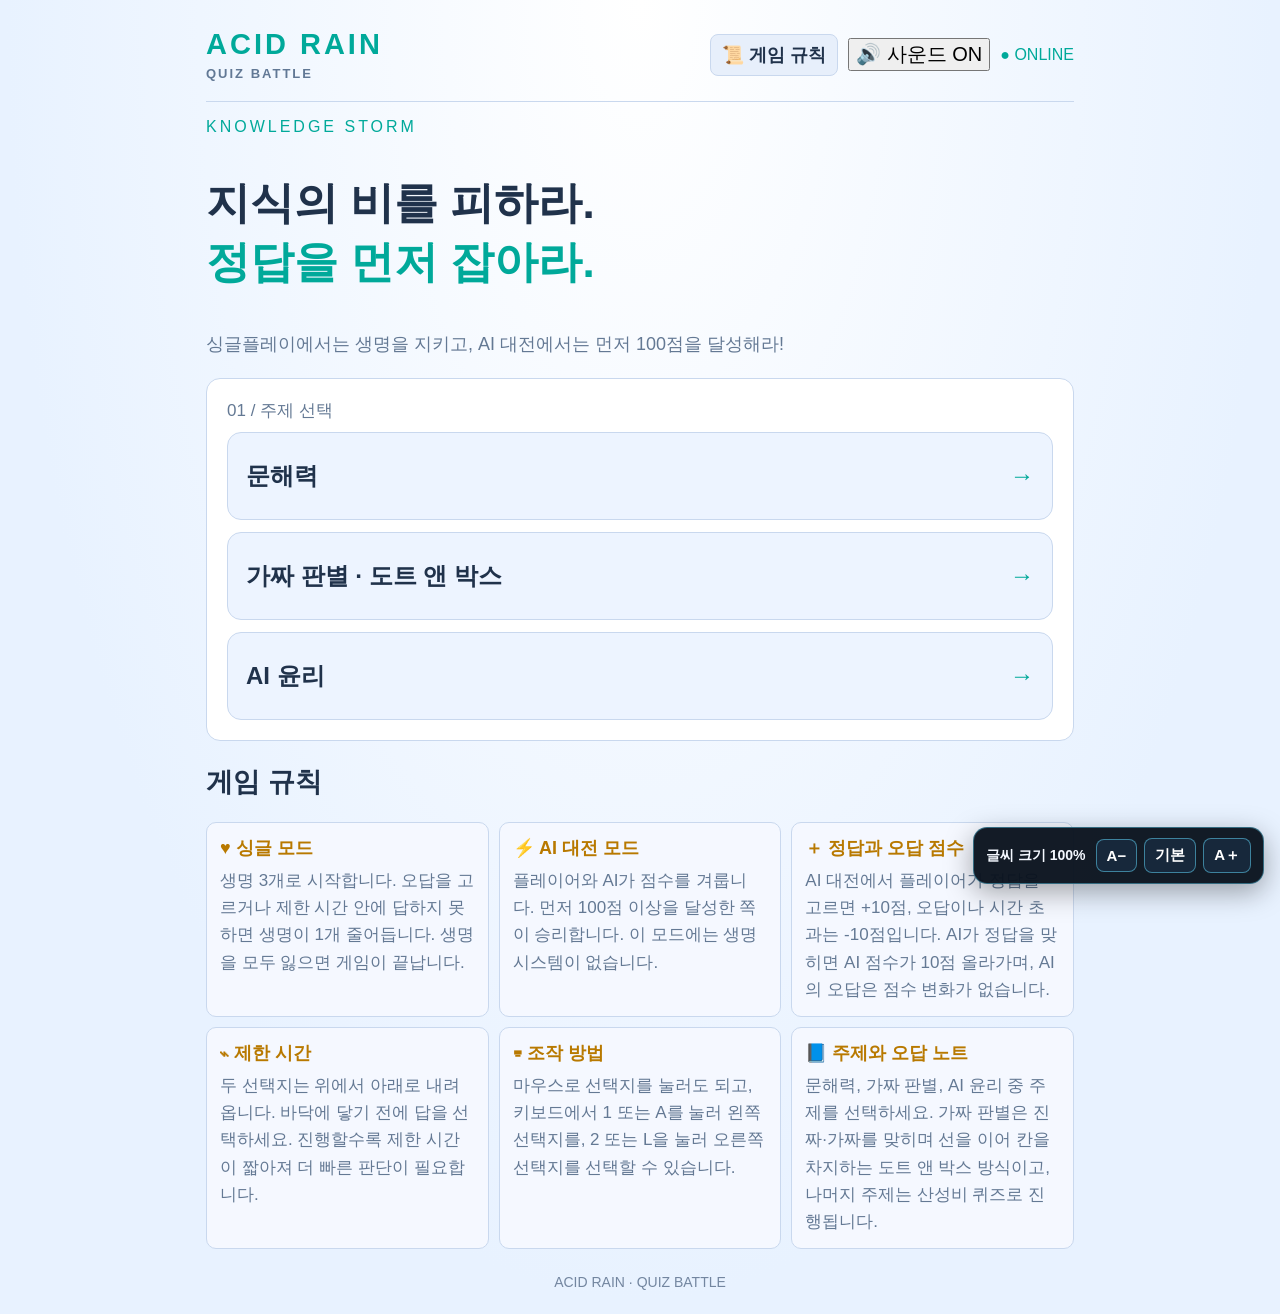
==== commit 3d6f3629: "Update index.html" ====
--- a/src/main/resources/static/index.html
+++ b/src/main/resources/static/index.html
@@ -30,6 +30,12 @@
 .label{display:block;color:#647994;font-size:12px;margin-bottom:10px}
 .choices{display:grid;grid-template-columns:repeat(3,1fr);gap:8px}.choices.two{grid-template-columns:repeat(2,1fr)}
 .choice{padding:12px 5px;border-radius:9px;border:1px solid var(--line);background:#edf4ff;color:#20324b;font-size:12px}
+/* Larger topic cards: selecting one immediately advances to mode selection. */
+#topics{grid-template-columns:1fr;gap:12px}
+#topics .choice{min-height:88px;padding:22px 18px;font-size:clamp(18px,3.5vw,24px);font-weight:900;text-align:left;border-radius:14px;display:flex;align-items:center;justify-content:space-between}
+#topics .choice::after{content:"→";font-size:24px;color:var(--cyan)}
+#topics .choice.selected{box-shadow:0 0 0 2px #00a99a22}
+@media(max-width:600px){#topics .choice{min-height:76px;padding:18px 15px}}
 .choice.selected{border-color:var(--cyan);background:#d8f8f0;color:#007f73}
 .primary{padding:14px 20px;background:var(--cyan);border:0;border-radius:9px;color:#ffffff;font-weight:900}
 .secondary{padding:11px 15px;background:#e7effb;color:#20324b;border:1px solid var(--line);border-radius:9px}
@@ -329,19 +335,13 @@
 <h1>지식의 비를 피하라.<br><span style="color:var(--cyan)">정답을 먼저 잡아라.</span></h1>
 <p class="muted">싱글플레이에서는 생명을 지키고, AI 대전에서는 먼저 100점을 달성해라!</p>
 
-<!-- 게임 소개: 방문자가 게임의 목적과 특징을 이해할 수 있도록 추가한 콘텐츠 -->
-<section class="panel" aria-labelledby="aboutTitle">
-  <h2 id="aboutTitle">ACID RAIN · QUIZ BATTLE 소개</h2>
-  <p class="muted">문해력과 AI 윤리는 내려오는 선택지 중 정답을 고르는 산성비 퀴즈입니다. 가짜 판별은 진짜·가짜 정보를 판별하며 땅을 차지하는 땅따먹기 게임입니다.</p>
-  <p class="muted">게임은 <strong>문해력</strong>, <strong>가짜 판별</strong>, <strong>AI 윤리</strong> 세 가지 주제를 제공합니다. 문장의 의미를 이해하고, 정보의 근거를 살펴보고, 인공지능과 관련된 상황을 생각하며 문제를 풀어 보세요.</p>
-  <p class="muted">문해력·AI 윤리는 싱글 또는 AI 대전으로 플레이하고, 가짜 판별에서는 AI와 도트 앤 박스 대결을 펼치세요. 1대1 또는 1대1대1대1로 플레이할 수 있습니다.</p>
-</section>
-
-<div class="panel"><div class="setup">
-<div><label class="label">01 / 주제</label><div class="choices" id="topics"><button class="choice selected" data-v="문해력">문해력</button><button class="choice" data-v="가짜 판별">가짜 판별 · 도트 앤 박스</button><button class="choice" data-v="AI 윤리">AI 윤리</button></div></div>
-<div><label class="label">02 / 모드</label><div class="choices two" id="modes"><button class="choice selected" data-v="single">싱글</button><button class="choice" data-v="ai">AI 대전</button></div></div>
-<div id="levelSetting"><label class="label">03 / AI 난이도</label><div class="choices" id="levels"><button class="choice selected" data-v="easy">쉬움</button><button class="choice" data-v="medium">보통</button><button class="choice" data-v="hard">어려움</button></div></div>
-</div><div class="row" style="margin-top:22px"><button class="primary" id="start">▶ 게임 시작</button><span class="muted" style="font-size:11px">키보드: 1/A 또는 2/L</span></div></div>
+
+
+<div class="panel">
+<label class="label">01 / 주제 선택</label>
+<div class="choices" id="topics"><button class="choice" data-v="문해력">문해력</button><button class="choice" data-v="가짜 판별">가짜 판별 · 도트 앤 박스</button><button class="choice" data-v="AI 윤리">AI 윤리</button></div>
+
+</div>
 <section aria-labelledby="rulesTitle" style="margin-top:22px">
 <h2 id="rulesTitle">게임 규칙</h2>
 <div class="rules">
@@ -353,6 +353,29 @@
   <div class="rule"><b>📘 주제와 오답 노트</b><span>문해력, 가짜 판별, AI 윤리 중 주제를 선택하세요. 가짜 판별은 진짜·가짜를 맞히며 선을 이어 칸을 차지하는 도트 앤 박스 방식이고, 나머지 주제는 산성비 퀴즈로 진행됩니다.</span></div>
 </div>
 </section>
+</section>
+
+
+<section id="modeScreen" class="screen">
+<p style="color:var(--cyan);letter-spacing:3px;font-size:11px">SETUP · 02</p>
+<h1>플레이 모드 선택</h1>
+<p class="muted">선택한 주제: <strong id="chosenTopic">문해력</strong></p>
+<div class="panel">
+<label class="label">02 / 모드 선택</label>
+<div class="choices two" id="modes"><button class="choice selected" data-v="single">싱글</button><button class="choice" data-v="ai">AI 대전</button></div>
+<div class="row" style="margin-top:22px"><button class="secondary" id="backToTopics">← 주제 선택</button><button class="primary" id="toNextSetup">다음 →</button></div>
+</div>
+</section>
+
+<section id="levelScreen" class="screen">
+<p style="color:var(--cyan);letter-spacing:3px;font-size:11px">SETUP · 03</p>
+<h1>난이도 선택</h1>
+<p class="muted">선택한 설정: <strong id="chosenSetup">문해력 · AI 대전</strong></p>
+<div class="panel">
+<label class="label">03 / AI 난이도</label>
+<div class="choices" id="levels"><button class="choice selected" data-v="easy">쉬움</button><button class="choice" data-v="medium">보통</button><button class="choice" data-v="hard">어려움</button></div>
+<div class="row" style="margin-top:22px"><button class="secondary" id="backToModes">← 모드 선택</button><button class="primary" id="beginGame">▶ 게임 시작</button></div>
+</div>
 </section>
 
 <section id="territory" class="screen">
@@ -392,7 +415,29 @@
 </section>
 <footer>ACID RAIN · QUIZ BATTLE</footer>
 </div>
-<script src="assets/sfx.js"></script>
+<script>
+/* Built-in synthesized sound effects and looping background music. */
+(function(){
+  let ctx=null, enabled=true, musicTimer=null, step=0, master=null;
+  const melody=[220,261.63,329.63,293.66,196,246.94,293.66,261.63,220,329.63,392,329.63,196,246.94,293.66,220];
+  function audio(){
+    if(!ctx){const AC=window.AudioContext||window.webkitAudioContext;if(!AC)return null;ctx=new AC();master=ctx.createGain();master.gain.value=.22;master.connect(ctx.destination);}
+    if(ctx.state==='suspended')ctx.resume();return ctx;
+  }
+  function tone(freq,duration,type='sine',volume=.12,when){
+    const c=audio();if(!c||!enabled)return;const t=when??c.currentTime;
+    const o=c.createOscillator(),g=c.createGain();o.type=type;o.frequency.setValueAtTime(freq,t);
+    g.gain.setValueAtTime(.0001,t);g.gain.exponentialRampToValueAtTime(Math.max(.001,volume),t+.015);g.gain.exponentialRampToValueAtTime(.0001,t+duration);
+    o.connect(g);g.connect(master);o.start(t);o.stop(t+duration+.03);
+  }
+  function musicStep(){if(!enabled||!ctx)return;const c=audio();if(!c)return;const t=c.currentTime;const f=melody[step%melody.length];tone(f,.28,'triangle',.045,t);if(step%4===0)tone(f/2,.42,'sine',.035,t);step++;}
+  function startMusic(){if(!enabled||musicTimer!==null)return;audio();musicStep();musicTimer=setInterval(musicStep,330);}
+  function stopMusic(){if(musicTimer!==null){clearInterval(musicTimer);musicTimer=null;}}
+  const patterns={click:()=>tone(620,.07,'square',.055),correct:()=>{tone(660,.12,'triangle',.09);tone(880,.18,'triangle',.075,ctx.currentTime+.09);},wrong:()=>{tone(180,.22,'sawtooth',.075);tone(130,.25,'sawtooth',.05,ctx.currentTime+.1);},timeout:()=>{tone(145,.3,'sawtooth',.09);tone(110,.35,'sawtooth',.07,ctx.currentTime+.18);},start:()=>{tone(440,.12,'triangle',.07);tone(660,.18,'triangle',.07,ctx.currentTime+.1);},win:()=>{[523.25,659.25,783.99,1046.5].forEach((f,i)=>tone(f,.22,'triangle',.07,ctx.currentTime+i*.12));},lose:()=>{[392,329.63,261.63,196].forEach((f,i)=>tone(f,.25,'sawtooth',.05,ctx.currentTime+i*.13));}};
+  window.AcidAudio={play(name){if(!enabled)return;audio();(patterns[name]||patterns.click)();},isEnabled(){return enabled;},setEnabled(on){enabled=!!on;if(enabled){audio();startMusic();}else{stopMusic();if(ctx&&master){master.gain.setTargetAtTime(.0001,ctx.currentTime,.025);setTimeout(()=>{if(ctx&&master&&enabled)master.gain.setTargetAtTime(.22,ctx.currentTime,.04);},80);}}}};
+  document.addEventListener('pointerdown',()=>{if(enabled){audio();startMusic();}},{passive:true});
+})();
+</script>
 <script>
 "use strict";
 
@@ -533,8 +578,14 @@
 function stop(){if(raf)cancelAnimationFrame(raf);raf=0;if(timer!==null)clearTimeout(timer);timer=null;}
 function bind(group,key){$(group).addEventListener("click",e=>{const b=e.target.closest("[data-v]");if(!b)return;settings[key]=b.dataset.v;$(group).querySelectorAll(".choice").forEach(x=>x.classList.toggle("selected",x===b));});}
 bind("topics","topic");bind("modes","mode");bind("levels","level");
-function updateLevelSetting(){const fake=settings.topic==="가짜 판별";$("modes").style.display="";$("modes").querySelector('[data-v="single"]').textContent=fake?"1대1 (나 vs AI)":"싱글";$("modes").querySelector('[data-v="ai"]').textContent=fake?"1대1대1대1":"AI 대전";$("levelSetting").style.display=settings.mode==="ai"&&!fake?"":"none";}
-updateLevelSetting();$("modes").addEventListener("click",updateLevelSetting);$("topics").addEventListener("click",updateLevelSetting);
+function updateSetupLabels(){const fake=settings.topic==="가짜 판별";$("modes").querySelector('[data-v="single"]').textContent=fake?"1대1 (나 vs AI)":"싱글";$("modes").querySelector('[data-v="ai"]').textContent=fake?"1대1대1대1":"AI 대전";$("chosenTopic").textContent=settings.topic;$("chosenSetup").textContent=settings.topic+" · "+(settings.mode==="ai"?(fake?"1대1대1대1":"AI 대전"):(fake?"1대1 (나 vs AI)":"싱글"));}
+updateSetupLabels();$("topics").addEventListener("click",()=>{updateSetupLabels();show("modeScreen");});$("modes").addEventListener("click",updateSetupLabels);
+function continueFromMode(){if(settings.mode==="ai"&&settings.topic!=="가짜 판별"){updateSetupLabels();show("levelScreen");}else{startGame();}}
+
+$("backToTopics").addEventListener("click",()=>show("home"));
+$("toNextSetup").addEventListener("click",continueFromMode);
+$("backToModes").addEventListener("click",()=>show("modeScreen"));
+$("beginGame").addEventListener("click",startGame);
 function launchGame(){if(settings.topic==="가짜 판별"){playSfx("start");startTerritoryGame();return;}playSfx("start");stop();pool=shuffle(BANK[settings.topic]);game={stage:0,hp:3,score:0,aiScore:0,attempts:0,correct:0,wrong:[],used:0,running:true};$("battle").classList.toggle("show",settings.mode==="ai");$("healthLabel").textContent=settings.mode==="ai"?"BATTLE":"HEALTH";$("hearts").textContent=settings.mode==="ai"?"NO LIVES":"♥ ♥ ♥";$("topicName").textContent=settings.topic;show("game");nextQuestion();}
 function nextQuestion(){if(!game?.running)return;if(settings.mode==="single"&&game.hp<=0){endGame("GAME OVER","생명을 모두 잃었습니다.");return;}if(game.used>=pool.length){endGame("QUIZ COMPLETE","이 주제의 고정 문제를 모두 풀었습니다!");return;}
 const item=pool[game.used++],order=Math.random()<.5?[0,1]:[1,0];q={...item,options:order.map(i=>item.a[i]),correctPosition:order.indexOf(item.c),elapsed:0,duration:Math.max(2800,9500-Math.floor(game.stage/5)*700)};game.stage++;locked=false;aiAnswered=false;lastFrame=0;$("question").textContent=q.q;$("subquestion").textContent=settings.mode==="ai"?"먼저 100점에 도달하면 승리!":"정답을 선택하세요!";$("feedback").textContent="산성비가 내려옵니다...";$("feedback").style.color="var(--yellow)";$("progressFill").style.width="0%";buttons.forEach((b,i)=>{b.disabled=false;b.style.top="30px";b.style.opacity="1";b.querySelector(".txt").textContent=q.options[i];});updateStats();raf=requestAnimationFrame(tick);}
@@ -844,7 +895,7 @@
 $("openRules").addEventListener("click",openRules);
 $("rulesOverlay").addEventListener("click",e=>{if(e.target===$("rulesOverlay"))closeRules();});
 document.addEventListener("keydown",e=>{if(e.key==="Escape"&&!$("rulesOverlay").hidden)closeRules();});
-$("start").addEventListener("click",startGame);$("retry").addEventListener("click",startGame);$("quit").addEventListener("click",()=>endGame("GAME ENDED","게임을 종료했습니다."));$("homeBtn").addEventListener("click",()=>{if(game)game.running=false;stop();show("home");});
+$("retry").addEventListener("click",()=>{show("home");});$("quit").addEventListener("click",()=>endGame("GAME ENDED","게임을 종료했습니다."));$("homeBtn").addEventListener("click",()=>{if(game)game.running=false;stop();show("home");});
 console.table(Object.entries(BANK).map(([topic,items])=>({topic,count:items.length})));
 </script>
 
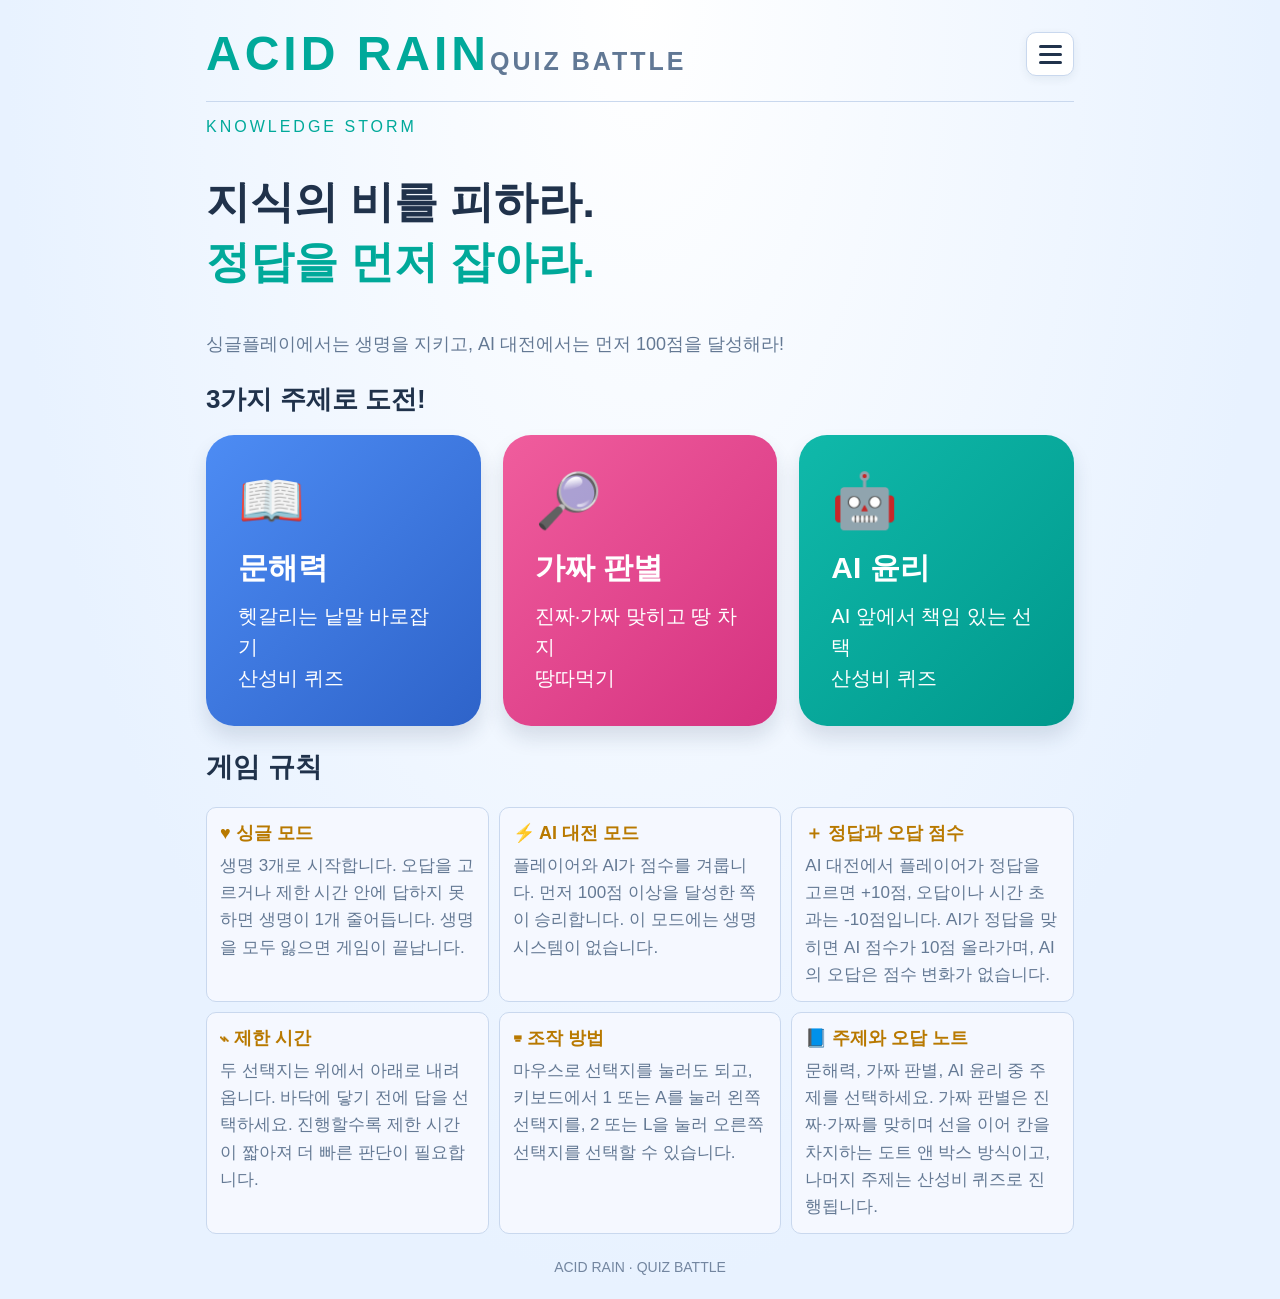
==== commit 93cce4b2: "Update index.html" ====
--- a/src/main/resources/static/index.html
+++ b/src/main/resources/static/index.html
@@ -10,9 +10,9 @@
 body{margin:0;background:radial-gradient(ellipse at top,#ffffff,#e8f2ff 70%);color:#20324b;font-family:Arial,"Malgun Gothic",sans-serif}
 button{font:inherit;cursor:pointer}button:disabled{cursor:default}
 .app{max-width:900px;margin:auto;padding:16px}
-header{display:flex;justify-content:space-between;align-items:center;padding:12px 0 20px;border-bottom:1px solid var(--line)}
-.logo{font-size:22px;font-weight:900;letter-spacing:3px;color:var(--cyan)}
-.logo small{display:block;font-size:9px;color:#617895;letter-spacing:2px;margin-top:5px}
+header{display:flex;justify-content:space-between;align-items:center;gap:18px;padding:12px 0 20px;border-bottom:1px solid var(--line)}
+.logo{flex:1;min-width:0;display:flex;align-items:baseline;gap:clamp(8px,2vw,22px);white-space:nowrap;font-size:clamp(30px,5vw,48px);font-weight:900;letter-spacing:clamp(1px,.35vw,4px);color:var(--cyan);line-height:1.1}
+.logo small{display:inline;font-size:clamp(16px,2.5vw,25px);color:#617895;letter-spacing:clamp(1px,.25vw,3px);margin:0}
 .screen{display:none}.screen.active{display:block}
 /* 시작 시 표시되는 규칙 안내 포스터 */
 .rules-overlay{position:fixed;inset:0;z-index:9999;display:flex;align-items:center;justify-content:center;padding:18px;background:rgba(10,14,20,.88)}
@@ -22,7 +22,13 @@
 .poster-section{color:#007f73;font-size:22px;margin:22px 0 10px}
 .poster-rule{font-size:clamp(13px,2.5vw,17px);font-weight:700;line-height:1.8;margin:10px 0;color:#20324b}
 .poster-note{font-size:12px;color:#647994;line-height:1.7;margin:3px 0 12px}.poster-actions{display:flex;justify-content:center;gap:10px;flex-wrap:wrap;margin-top:28px}.poster-actions button{min-width:135px}
-.rules-button{padding:8px 11px;border:1px solid var(--line);border-radius:8px;background:#e7effb;color:#20324b;font-weight:700}
+.rules-button{padding:10px 12px;border:1px solid var(--line);border-radius:8px;background:#e7effb;color:#20324b;font-weight:700}
+.menu-wrap{position:relative}
+.menu-toggle{width:48px;height:44px;display:flex;flex-direction:column;align-items:center;justify-content:center;gap:5px;border:1px solid var(--line);border-radius:10px;background:#fff;box-shadow:0 3px 10px #20324b12}
+.menu-toggle span{display:block;width:23px;height:3px;background:#20324b;border-radius:3px}
+.menu-dropdown{position:absolute;right:0;top:52px;z-index:1000;width:190px;padding:10px;background:#fff;border:1px solid var(--line);border-radius:12px;box-shadow:0 12px 30px #20324b25;display:grid;gap:8px}
+.menu-dropdown[hidden]{display:none}
+.menu-dropdown button{width:100%;text-align:left;padding:11px 12px;border:1px solid var(--line);border-radius:8px;background:#edf4ff;color:#20324b;font-weight:700}
 h1{font-size:clamp(28px,6vw,44px);line-height:1.35}h2{font-size:20px}
 .muted{font-size:13px;color:#647994;line-height:1.8}
 .panel{background:var(--panel);border:1px solid var(--line);border-radius:14px;padding:20px;margin:18px 0}
@@ -30,13 +36,31 @@
 .label{display:block;color:#647994;font-size:12px;margin-bottom:10px}
 .choices{display:grid;grid-template-columns:repeat(3,1fr);gap:8px}.choices.two{grid-template-columns:repeat(2,1fr)}
 .choice{padding:12px 5px;border-radius:9px;border:1px solid var(--line);background:#edf4ff;color:#20324b;font-size:12px}
-/* Larger topic cards: selecting one immediately advances to mode selection. */
-#topics{grid-template-columns:1fr;gap:12px}
-#topics .choice{min-height:88px;padding:22px 18px;font-size:clamp(18px,3.5vw,24px);font-weight:900;text-align:left;border-radius:14px;display:flex;align-items:center;justify-content:space-between}
-#topics .choice::after{content:"→";font-size:24px;color:var(--cyan)}
-#topics .choice.selected{box-shadow:0 0 0 2px #00a99a22}
-@media(max-width:600px){#topics .choice{min-height:76px;padding:18px 15px}}
-.choice.selected{border-color:var(--cyan);background:#d8f8f0;color:#007f73}
+.choice.selected{border:2px solid var(--cyan);background:#d9f7f4;color:#075e58;box-shadow:0 0 0 3px #00a99a25;font-weight:900;position:relative}
+#modeScreen .choice.selected::after{content:"✓ 선택됨";display:block;font-size:13px;margin-top:8px;color:#087f75}
+#modeScreen .choice{min-height:100px;font-size:22px;font-weight:800}
+/* Large colorful topic cards inspired by the requested reference. */
+#home .panel{background:transparent;border:0;padding:0;margin:22px 0}
+#home .label{font-size:clamp(18px,2.2vw,26px);font-weight:900;color:#20324b;margin:0 0 18px}
+#topics{grid-template-columns:repeat(3,minmax(0,1fr));gap:clamp(12px,1.8vw,22px)}
+#topics .choice{min-height:290px;padding:clamp(20px,2.5vw,32px);font-size:clamp(20px,2.4vw,30px);font-weight:900;text-align:left;border:0;border-radius:28px;color:white;display:flex;flex-direction:column;align-items:flex-start;justify-content:flex-start;gap:12px;box-shadow:0 12px 20px #1c355322;transition:transform .16s,filter .16s;white-space:normal}
+#topics .choice:hover{transform:translateY(-3px);filter:brightness(1.04)}
+#topics .choice::before{font-size:clamp(42px,4.2vw,58px);line-height:1.25;margin-bottom:2px}
+#topics .choice:nth-child(1){background:linear-gradient(135deg,#4d8cf4,#2e63c9)}
+#topics .choice:nth-child(1)::before{content:"📖"}
+#topics .choice:nth-child(1)::after{content:"헷갈리는 낱말 바로잡기\A 산성비 퀴즈"}
+#topics .choice:nth-child(2){background:linear-gradient(135deg,#f05d9d,#d53280)}
+#topics .choice:nth-child(2)::before{content:"🔎"}
+#topics .choice:nth-child(2)::after{content:"진짜·가짜 맞히고 땅 차지\A 땅따먹기"}
+#topics .choice:nth-child(3){background:linear-gradient(135deg,#10b9aa,#00988c)}
+#topics .choice:nth-child(3)::before{content:"🤖"}
+#topics .choice:nth-child(3)::after{content:"AI 앞에서 책임 있는 선택\A 산성비 퀴즈"}
+#topics .choice::after{white-space:pre-line;font-size:clamp(14px,1.7vw,20px);font-weight:500;line-height:1.55;margin-top:0}
+#topics .choice.selected{border:0;color:white;box-shadow:0 12px 20px #1c355322;font-weight:900}
+#topics .choice:nth-child(1).selected{background:linear-gradient(135deg,#4d8cf4,#2e63c9)}
+#topics .choice:nth-child(2).selected{background:linear-gradient(135deg,#f05d9d,#d53280)}
+#topics .choice:nth-child(3).selected{background:linear-gradient(135deg,#10b9aa,#00988c)}
+@media(max-width:700px){#topics{grid-template-columns:1fr}#topics .choice{min-height:190px;padding:24px;border-radius:20px}#topics .choice::before{font-size:42px}}
 .primary{padding:14px 20px;background:var(--cyan);border:0;border-radius:9px;color:#ffffff;font-weight:900}
 .secondary{padding:11px 15px;background:#e7effb;color:#20324b;border:1px solid var(--line);border-radius:9px}
 .row{display:flex;align-items:center;gap:10px;flex-wrap:wrap}
@@ -48,13 +72,13 @@
 .stat span{display:block;font-size:11px;color:#647994;margin-bottom:7px}.stat strong{font-size:20px}
 .battle{display:none;grid-template-columns:1fr 1fr;gap:8px;margin-bottom:12px}.battle.show{display:grid}
 .bcard{padding:12px;background:var(--panel);border:1px solid var(--line);border-radius:10px;font-size:12px}.bcard strong{float:right;color:var(--cyan);font-size:17px}.bcard.ai strong{color:var(--pink)}
-.arena{height:475px;position:relative;overflow:hidden;border:1px solid #b9cce6;border-radius:14px;background:linear-gradient(#f8fcff,#eaf3ff 85%,#fff0f7)}
-.arena:before{content:"";position:absolute;inset:0;pointer-events:none;background-image:linear-gradient(#34486035 1px,transparent 1px),linear-gradient(90deg,#34486035 1px,transparent 1px);background-size:28px 28px}
-.question-area{position:absolute;top:16px;left:12px;right:12px;text-align:center;z-index:2}
+.arena{height:475px;position:relative;overflow:hidden;border:1px solid #cbd9ea;border-radius:14px;background:#f4f8ff}
+.arena:before{content:none}
+.question-area{position:absolute;top:8px;left:12px;right:12px;text-align:center;z-index:2}
 .topic{display:inline-block;color:var(--cyan);border:1px solid #315e62;border-radius:20px;padding:6px 10px;font-size:10px;letter-spacing:2px}
-#question{font-size:clamp(16px,3.5vw,23px);font-weight:bold;line-height:1.5;margin:12px auto 8px;max-width:750px}
+#question{font-size:clamp(16px,3.5vw,23px);font-weight:bold;line-height:1.45;margin:12px auto 8px;max-width:750px;padding:14px 20px;background:#fff;color:#20324b;border:1px solid #cbd9ea;border-radius:12px;box-shadow:0 3px 12px #20324b12;white-space:normal;overflow-wrap:break-word;word-break:normal;min-width:0}
 #subquestion{font-size:11px;color:#647994}
-.lanes{position:absolute;top:155px;bottom:24px;left:0;right:0;display:grid;grid-template-columns:1fr 1fr;gap:12px;padding:0 12px}
+.lanes{position:absolute;top:205px;bottom:24px;left:0;right:0;display:grid;grid-template-columns:1fr 1fr;gap:12px;padding:0 12px}
 .lane{position:relative;min-width:0;border-left:1px dashed #52617b55;border-right:1px dashed #52617b55}
 .lane-label{text-align:center;color:#647994;font-size:10px}
 .answer{position:absolute;top:30px;left:4%;width:92%;min-height:84px;padding:14px 7px;display:flex;align-items:center;justify-content:center;color:#17354a;background:#d9f7f4;border:1px solid var(--cyan);border-radius:11px;box-shadow:0 0 18px #00a99a25}
@@ -75,7 +99,7 @@
 .wrong{color:var(--pink)}.correct{color:var(--cyan)}.explain{border-top:1px solid var(--line);padding-top:8px;color:#526780}
 .empty{text-align:center;padding:20px;color:#647994}
 footer{text-align:center;padding:25px 0 8px;color:#7386a0;font-size:10px}
-@media(max-width:600px){.setup{grid-template-columns:1fr}.panel{padding:15px}.rules{grid-template-columns:1fr}.rule{padding:10px 12px}.arena{height:460px}.lanes{padding:0 6px;gap:6px}.answer{left:2%;width:96%;padding:13px 4px}.stats{gap:5px}.stat{padding:10px 6px}.stat strong{font-size:16px}.results{gap:5px}.result{padding:10px 5px}.result strong{font-size:17px}}
+@media(max-width:600px){.setup{grid-template-columns:1fr}.panel{padding:15px}.rules{grid-template-columns:1fr}.rule{padding:10px 12px}.arena{height:460px}.lanes{top:195px;padding:0 6px;gap:6px}.answer{left:2%;width:96%;padding:13px 4px}.stats{gap:5px}.stat{padding:10px 6px}.stat strong{font-size:16px}.results{gap:5px}.result{padding:10px 5px}.result strong{font-size:17px}}
 
 /* 전체 글씨 크기 확대: 게임 기능과 배치는 유지 */
 body{font-size:18px}
@@ -114,8 +138,8 @@
 #home>p[style],#result>p[style]{font-size:14px !important}
 .controls .muted,.app .row .muted{font-size:14px !important}
 @media(max-width:600px){
-  .logo{font-size:24px}
-  .logo small{font-size:11px}
+  .logo{font-size:clamp(23px,6vw,32px);gap:7px;letter-spacing:1px}
+  .logo small{font-size:clamp(12px,3.2vw,17px);letter-spacing:1px}
   h2{font-size:23px}
   .choice{font-size:15px}
   .stat span{font-size:13px}
@@ -128,8 +152,8 @@
 
 /* 글씨 크기 추가 확대 */
 body{font-size:20px}
-.logo{font-size:29px}
-.logo small{font-size:13px}
+.logo{font-size:clamp(30px,5vw,48px)}
+.logo small{font-size:clamp(16px,2.5vw,25px)}
 .poster-title{font-size:clamp(30px,5.8vw,44px)}
 .poster-section{font-size:30px}
 .poster-rule{font-size:clamp(19px,3.2vw,24px)}
@@ -163,8 +187,8 @@
 #home>p[style],#result>p[style]{font-size:16px !important}
 .controls .muted,.app .row .muted{font-size:16px !important}
 @media(max-width:600px){
-  .logo{font-size:26px}
-  .logo small{font-size:12px}
+  .logo{font-size:clamp(23px,6vw,32px);gap:7px;letter-spacing:1px}
+  .logo small{font-size:clamp(12px,3.2vw,17px);letter-spacing:1px}
   h2{font-size:25px}
   .choice{font-size:17px}
   .stat span{font-size:14px}
@@ -175,28 +199,12 @@
 }
 
 
-/* 게임 안에서 글씨 크기 조절 */
-#fontSizeControl{
-  position:fixed;right:16px;bottom:16px;z-index:10001;
-  display:flex;align-items:center;gap:7px;flex-wrap:wrap;
-  max-width:calc(100vw - 24px);padding:10px 12px;
-  border:1px solid rgba(100,220,255,.42);border-radius:14px;
-  background:rgba(10,18,30,.96);color:#f4f8ff;
-  box-shadow:0 8px 28px rgba(0,0,0,.35);font-size:14px;
-}
-#fontSizeControl .font-size-label{font-weight:700;margin-right:3px}
-#fontSizeControl button{
-  border:1px solid rgba(100,220,255,.5);border-radius:8px;
-  background:#17283b;color:#fff;padding:7px 10px;
-  font-size:15px;font-weight:800;cursor:pointer;min-width:38px;
-}
-#fontSizeControl button:hover{background:#244763}
-#fontSizeControl button:focus-visible{outline:2px solid #68e2ff;outline-offset:2px}
-@media(max-width:600px){
-  #fontSizeControl{right:8px;bottom:8px;gap:5px;padding:7px 8px}
-  #fontSizeControl button{padding:6px 8px}
-}
-
+/* 삼선 메뉴 안 글씨 크기 조절 */
+#fontSizeControl{display:grid;gap:8px;padding:7px 2px 2px;color:#20324b;font-size:14px}
+#fontSizeControl .font-size-label{font-weight:800}
+#fontSizeControl .font-size-buttons{display:flex;gap:5px}
+#fontSizeControl .font-size-buttons button{flex:1;min-width:0;text-align:center;padding:8px 5px;background:#edf4ff;color:#20324b;border:1px solid var(--line);border-radius:8px;font-size:14px;font-weight:800}
+#fontSizeControl .font-size-buttons button:hover{background:#dbeafe}
 
 /* 가짜 판별 추리 모드 */
 .case-kicker{color:var(--cyan);letter-spacing:3px;font-size:13px;font-weight:800;margin:8px 0}
@@ -309,6 +317,69 @@
 .territory-board-legend{display:flex;flex-wrap:wrap;gap:12px;justify-content:center;font-size:12px;color:#62718a;margin-top:10px}
 .territory-board-legend span{display:flex;align-items:center;gap:5px}.territory-board-legend i{display:inline-block;width:9px;height:9px;border-radius:50%}
 @media(max-width:760px){.territory-stats{grid-template-columns:repeat(2,minmax(0,1fr))}.territory-ai-questions{grid-template-columns:1fr 1fr;gap:6px}.territory-layout{grid-template-columns:1fr}.territory-board-wrap{order:2}.territory-player-question{order:1}.territory-question h2{min-height:unset;font-size:clamp(21px,5vw,28px)}.territory-question,.territory-board-wrap{padding:12px}}
+
+/* Mobile-first touch layout */
+@media (max-width: 600px) {
+  body { -webkit-text-size-adjust: 100%; }
+  .app { width:100%; padding:10px; }
+  header { gap:8px; padding:8px 0 14px; align-items:center; }
+  .logo { min-width:0; white-space:normal; flex-wrap:wrap; gap:4px 8px; line-height:1.05; letter-spacing:1px; }
+  .logo small { white-space:normal; }
+  .menu-toggle { flex:0 0 44px; width:44px; height:44px; }
+  .panel { margin:12px 0; padding:13px; border-radius:12px; }
+  h1 { font-size:clamp(25px,7vw,34px); }
+  #home .panel { margin:14px 0; }
+  #topics { grid-template-columns:1fr; gap:12px; }
+  #topics .choice { min-height:130px; padding:18px; border-radius:18px; gap:7px; }
+  #topics .choice::before { font-size:38px; }
+  #topics .choice::after { font-size:15px; }
+  .choices { gap:8px; }
+  .choice { min-height:48px; padding:12px 8px; }
+  #modeScreen .choice { min-height:86px; font-size:clamp(17px,4.8vw,22px); }
+  .rules-poster { max-height:88dvh; padding:22px 18px; }
+  .poster-title { margin:6px auto 18px; font-size:clamp(21px,6vw,30px); }
+  .poster-section { font-size:22px; }
+  .poster-rule { font-size:16px; }
+  .poster-note { font-size:13px; }
+  .poster-actions button { min-height:44px; }
+  .stats { grid-template-columns:repeat(3,minmax(0,1fr)); gap:5px; margin:12px 0 8px; }
+  .stat { min-width:0; padding:9px 6px; }
+  .stat span { font-size:12px; }
+  .stat strong { font-size:18px; }
+  .battle { gap:6px; }
+  .bcard { padding:9px 8px; font-size:13px; }
+  .bcard strong { font-size:18px; }
+  .arena { height:min(58dvh,500px); min-height:340px; border-radius:12px; }
+  .question-area { top:8px; left:8px; right:8px; }
+  #question { font-size:clamp(17px,4.6vw,23px); line-height:1.45; margin:8px auto 6px; padding:12px 11px; max-width:100%; overflow-wrap:anywhere; }
+  #subquestion { font-size:13px; line-height:1.4; }
+  .lanes { top:clamp(175px,27vh,220px); bottom:18px; padding:0 5px; gap:5px; }
+  .lane-label { font-size:12px; }
+  .answer { top:28px; left:2%; width:96%; min-height:74px; padding:12px 5px; border-radius:10px; }
+  .answer .txt { font-size:clamp(14px,3.8vw,18px); line-height:1.4; }
+  .key { top:4px; left:5px; font-size:12px; }
+  .progress { margin-top:8px; }
+  .feedback { min-height:34px; padding:8px 0; font-size:15px; }
+  .controls { gap:8px; }
+  .controls button, .primary, .secondary { min-height:44px; }
+  .results { grid-template-columns:repeat(3,minmax(0,1fr)); }
+  .result { min-width:0; overflow-wrap:anywhere; }
+  .result strong { font-size:19px; }
+  .review { padding:11px; }
+  .review h3 { font-size:16px; }
+  .review p { font-size:14px; }
+  #fontSizeControl { left:8px; right:8px; bottom:8px; justify-content:center; max-width:none; }
+}
+@media (max-width:380px) {
+  .app { padding:8px; }
+  .logo { font-size:22px; }
+  .logo small { font-size:12px; }
+  #question { font-size:16px; }
+  .lanes { top:190px; }
+  .answer .txt { font-size:13px; }
+  .stat strong { font-size:16px; }
+}
+
 </style>
   <link rel="stylesheet" href="assets/enhancements.css">
 </head>
@@ -329,7 +400,7 @@
   </div>
 </div>
 <div class="app">
-<header><div class="logo"><div>ACID RAIN<small>QUIZ BATTLE</small></div></div><div class="row"><button id="openRules" class="rules-button" type="button">📜 게임 규칙</button><button id="soundToggle" type="button" aria-pressed="true">🔊 사운드 ON</button><span style="color:var(--cyan);font-size:11px">● ONLINE</span></div></header>
+<header><div class="logo"><div>ACID RAIN<small>QUIZ BATTLE</small></div></div><div class="menu-wrap"><button class="menu-toggle" id="menuToggle" type="button" aria-label="메뉴 열기" aria-expanded="false"><span></span><span></span><span></span></button><div class="menu-dropdown" id="menuDropdown" hidden><button id="openRules" class="rules-button" type="button">📜 게임 규칙</button><button id="soundToggle" type="button" aria-pressed="true">🔊 사운드 ON</button><div id="fontSizeControl" aria-label="글씨 크기 조절"><span class="font-size-label">글씨 크기 <b id="fontSizeValue">100%</b></span><div class="font-size-buttons"><button type="button" id="fontSmaller" aria-label="글씨 작게">A−</button><button type="button" id="fontReset" aria-label="글씨 크기 초기화">기본</button><button type="button" id="fontLarger" aria-label="글씨 크게">A＋</button></div></div></div></div></header>
 <section id="home" class="screen active">
 <p style="color:var(--cyan);letter-spacing:3px;font-size:11px">KNOWLEDGE STORM</p>
 <h1>지식의 비를 피하라.<br><span style="color:var(--cyan)">정답을 먼저 잡아라.</span></h1>
@@ -338,8 +409,8 @@
 
 
 <div class="panel">
-<label class="label">01 / 주제 선택</label>
-<div class="choices" id="topics"><button class="choice" data-v="문해력">문해력</button><button class="choice" data-v="가짜 판별">가짜 판별 · 도트 앤 박스</button><button class="choice" data-v="AI 윤리">AI 윤리</button></div>
+<label class="label">3가지 주제로 도전!</label>
+<div class="choices" id="topics"><button class="choice" data-v="문해력">문해력</button><button class="choice" data-v="가짜 판별">가짜 판별</button><button class="choice" data-v="AI 윤리">AI 윤리</button></div>
 
 </div>
 <section aria-labelledby="rulesTitle" style="margin-top:22px">
@@ -363,6 +434,7 @@
 <div class="panel">
 <label class="label">02 / 모드 선택</label>
 <div class="choices two" id="modes"><button class="choice selected" data-v="single">싱글</button><button class="choice" data-v="ai">AI 대전</button></div>
+<p class="muted" id="modeSelectionStatus" aria-live="polite">현재 선택: 싱글</p>
 <div class="row" style="margin-top:22px"><button class="secondary" id="backToTopics">← 주제 선택</button><button class="primary" id="toNextSetup">다음 →</button></div>
 </div>
 </section>
@@ -568,8 +640,17 @@
 
 const $=id=>document.getElementById(id);
 const buttons=[$("opt0"),$("opt1")];
+function fitQuestionLayout(){
+  const area=document.querySelector(".question-area"), lanes=document.querySelector(".lanes"), arena=document.querySelector(".arena");
+  if(!area||!lanes||!arena)return;
+  const desired=Math.ceil(area.offsetTop+area.offsetHeight+12);
+  const minTop=window.matchMedia("(max-width:600px)").matches?195:205;
+  lanes.style.top=Math.max(minTop,desired)+"px";
+} 
+window.addEventListener("resize",fitQuestionLayout);
 function playSfx(name){if(window.AcidAudio)window.AcidAudio.play(name);}
 $("soundToggle").addEventListener("click",()=>{const on=!window.AcidAudio.isEnabled();window.AcidAudio.setEnabled(on);$("soundToggle").textContent=on?"🔊 사운드 ON":"🔇 사운드 OFF";$("soundToggle").setAttribute("aria-pressed",String(on));if(on)playSfx("click");});
+const menuToggle=$("menuToggle"),menuDropdown=$("menuDropdown");menuToggle.addEventListener("click",()=>{const opening=menuDropdown.hidden;menuDropdown.hidden=!opening;menuToggle.setAttribute("aria-expanded",String(opening));});document.addEventListener("click",e=>{if(!e.target.closest(".menu-wrap")){menuDropdown.hidden=true;menuToggle.setAttribute("aria-expanded","false");}});$("openRules").addEventListener("click",()=>{menuDropdown.hidden=true;menuToggle.setAttribute("aria-expanded","false");});$("soundToggle").addEventListener("click",()=>{menuDropdown.hidden=true;menuToggle.setAttribute("aria-expanded","false");});
 const AI_LEVEL={easy:{aiDelay:4300,aiChance:.45},medium:{aiDelay:2600,aiChance:.70},hard:{aiDelay:1200,aiChance:.90}};
 let settings={topic:"문해력",mode:"single",level:"easy"};
 let game=null,pool=[],q=null,raf=0,timer=null,locked=false,aiAnswered=false,lastFrame=0;
@@ -578,7 +659,8 @@
 function stop(){if(raf)cancelAnimationFrame(raf);raf=0;if(timer!==null)clearTimeout(timer);timer=null;}
 function bind(group,key){$(group).addEventListener("click",e=>{const b=e.target.closest("[data-v]");if(!b)return;settings[key]=b.dataset.v;$(group).querySelectorAll(".choice").forEach(x=>x.classList.toggle("selected",x===b));});}
 bind("topics","topic");bind("modes","mode");bind("levels","level");
-function updateSetupLabels(){const fake=settings.topic==="가짜 판별";$("modes").querySelector('[data-v="single"]').textContent=fake?"1대1 (나 vs AI)":"싱글";$("modes").querySelector('[data-v="ai"]').textContent=fake?"1대1대1대1":"AI 대전";$("chosenTopic").textContent=settings.topic;$("chosenSetup").textContent=settings.topic+" · "+(settings.mode==="ai"?(fake?"1대1대1대1":"AI 대전"):(fake?"1대1 (나 vs AI)":"싱글"));}
+function updateSetupLabels(){const fake=settings.topic==="가짜 판별";
+$("modeSelectionStatus").textContent="현재 선택: "+(settings.mode==="ai"?(fake?"1대1대1대1":"AI 대전"):(fake?"1대1 (나 vs AI)":"싱글"));$("modes").querySelector('[data-v="single"]').textContent=fake?"1대1 (나 vs AI)":"싱글";$("modes").querySelector('[data-v="ai"]').textContent=fake?"1대1대1대1":"AI 대전";$("chosenTopic").textContent=settings.topic;$("chosenSetup").textContent=settings.topic+" · "+(settings.mode==="ai"?(fake?"1대1대1대1":"AI 대전"):(fake?"1대1 (나 vs AI)":"싱글"));}
 updateSetupLabels();$("topics").addEventListener("click",()=>{updateSetupLabels();show("modeScreen");});$("modes").addEventListener("click",updateSetupLabels);
 function continueFromMode(){if(settings.mode==="ai"&&settings.topic!=="가짜 판별"){updateSetupLabels();show("levelScreen");}else{startGame();}}
 
@@ -588,7 +670,7 @@
 $("beginGame").addEventListener("click",startGame);
 function launchGame(){if(settings.topic==="가짜 판별"){playSfx("start");startTerritoryGame();return;}playSfx("start");stop();pool=shuffle(BANK[settings.topic]);game={stage:0,hp:3,score:0,aiScore:0,attempts:0,correct:0,wrong:[],used:0,running:true};$("battle").classList.toggle("show",settings.mode==="ai");$("healthLabel").textContent=settings.mode==="ai"?"BATTLE":"HEALTH";$("hearts").textContent=settings.mode==="ai"?"NO LIVES":"♥ ♥ ♥";$("topicName").textContent=settings.topic;show("game");nextQuestion();}
 function nextQuestion(){if(!game?.running)return;if(settings.mode==="single"&&game.hp<=0){endGame("GAME OVER","생명을 모두 잃었습니다.");return;}if(game.used>=pool.length){endGame("QUIZ COMPLETE","이 주제의 고정 문제를 모두 풀었습니다!");return;}
-const item=pool[game.used++],order=Math.random()<.5?[0,1]:[1,0];q={...item,options:order.map(i=>item.a[i]),correctPosition:order.indexOf(item.c),elapsed:0,duration:Math.max(2800,9500-Math.floor(game.stage/5)*700)};game.stage++;locked=false;aiAnswered=false;lastFrame=0;$("question").textContent=q.q;$("subquestion").textContent=settings.mode==="ai"?"먼저 100점에 도달하면 승리!":"정답을 선택하세요!";$("feedback").textContent="산성비가 내려옵니다...";$("feedback").style.color="var(--yellow)";$("progressFill").style.width="0%";buttons.forEach((b,i)=>{b.disabled=false;b.style.top="30px";b.style.opacity="1";b.querySelector(".txt").textContent=q.options[i];});updateStats();raf=requestAnimationFrame(tick);}
+const item=pool[game.used++],order=Math.random()<.5?[0,1]:[1,0];q={...item,options:order.map(i=>item.a[i]),correctPosition:order.indexOf(item.c),elapsed:0,duration:Math.max(2800,9500-Math.floor(game.stage/5)*700)};game.stage++;locked=false;aiAnswered=false;lastFrame=0;$("question").textContent=q.q;$("subquestion").textContent=settings.mode==="ai"?"먼저 100점에 도달하면 승리!":"정답을 선택하세요!";fitQuestionLayout();$("feedback").textContent="산성비가 내려옵니다...";$("feedback").style.color="var(--yellow)";$("progressFill").style.width="0%";buttons.forEach((b,i)=>{b.disabled=false;b.style.top="30px";b.style.opacity="1";b.querySelector(".txt").textContent=q.options[i];});updateStats();raf=requestAnimationFrame(tick);}
 function tick(now){if(!game?.running||locked)return;if(!lastFrame)lastFrame=now;const dt=Math.min((now-lastFrame)/1000,.05);lastFrame=now;q.elapsed+=dt*1000;const lane=buttons[0].parentElement.parentElement,maxY=Math.max(35,lane.clientHeight-110),progress=Math.min(1,q.elapsed/q.duration),y=30+progress*maxY;buttons.forEach(b=>b.style.top=y+"px");$("progressFill").style.width=(progress*100)+"%";
 if(settings.mode==="ai"&&!aiAnswered&&q.elapsed>=AI_LEVEL[settings.level].aiDelay){aiAnswered=true;if(Math.random()<AI_LEVEL[settings.level].aiChance){game.aiScore+=10;updateStats();if(game.aiScore>=100){endGame("AI WIN","AI가 먼저 100점에 도달했습니다!");return;}finishRound("AI");return;}else{finishRound("AI_WRONG");return;}}
 if(progress>=1){timeoutRound();return;}raf=requestAnimationFrame(tick);}
@@ -874,7 +956,7 @@
 document.addEventListener('keydown',e=>{if(!$('territory').classList.contains('active')||e.repeat)return;if(e.key==='1')answerTerritory('real');if(e.key==='2')answerTerritory('fake');});
 
 buttons.forEach((b,i)=>b.addEventListener("click",()=>choose(i)));
-document.addEventListener("keydown",e=>{if(!$("game").classList.contains("active")||e.repeat)return;if(e.key==="1"||e.key.toLowerCase()==="a")choose(0);if(e.key==="2"||e.key.toLowerCase()==="l")choose(1);});
+document.addEventListener("keydown",e=>{if(!$("game").classList.contains("active")||e.repeat)return;if(e.key==="1")choose(0);if(e.key==="2")choose(1);});
 let pendingGameStart=false;
 function rulesMarkup(topic){
  const fake=topic==="가짜 판별";
@@ -899,13 +981,6 @@
 console.table(Object.entries(BANK).map(([topic,items])=>({topic,count:items.length})));
 </script>
 
-<div id="fontSizeControl" aria-label="글씨 크기 조절">
-  <span class="font-size-label">글씨 크기 <b id="fontSizeValue">100%</b></span>
-  <button type="button" id="fontSmaller" aria-label="글씨 작게">A−</button>
-  <button type="button" id="fontReset" aria-label="글씨 크기 초기화">기본</button>
-  <button type="button" id="fontLarger" aria-label="글씨 크게">A＋</button>
-</div>
-
 <script>
 
 // 게임 내 글씨 크기 조절 (동적으로 생성되는 오답 노트 등에도 적용)
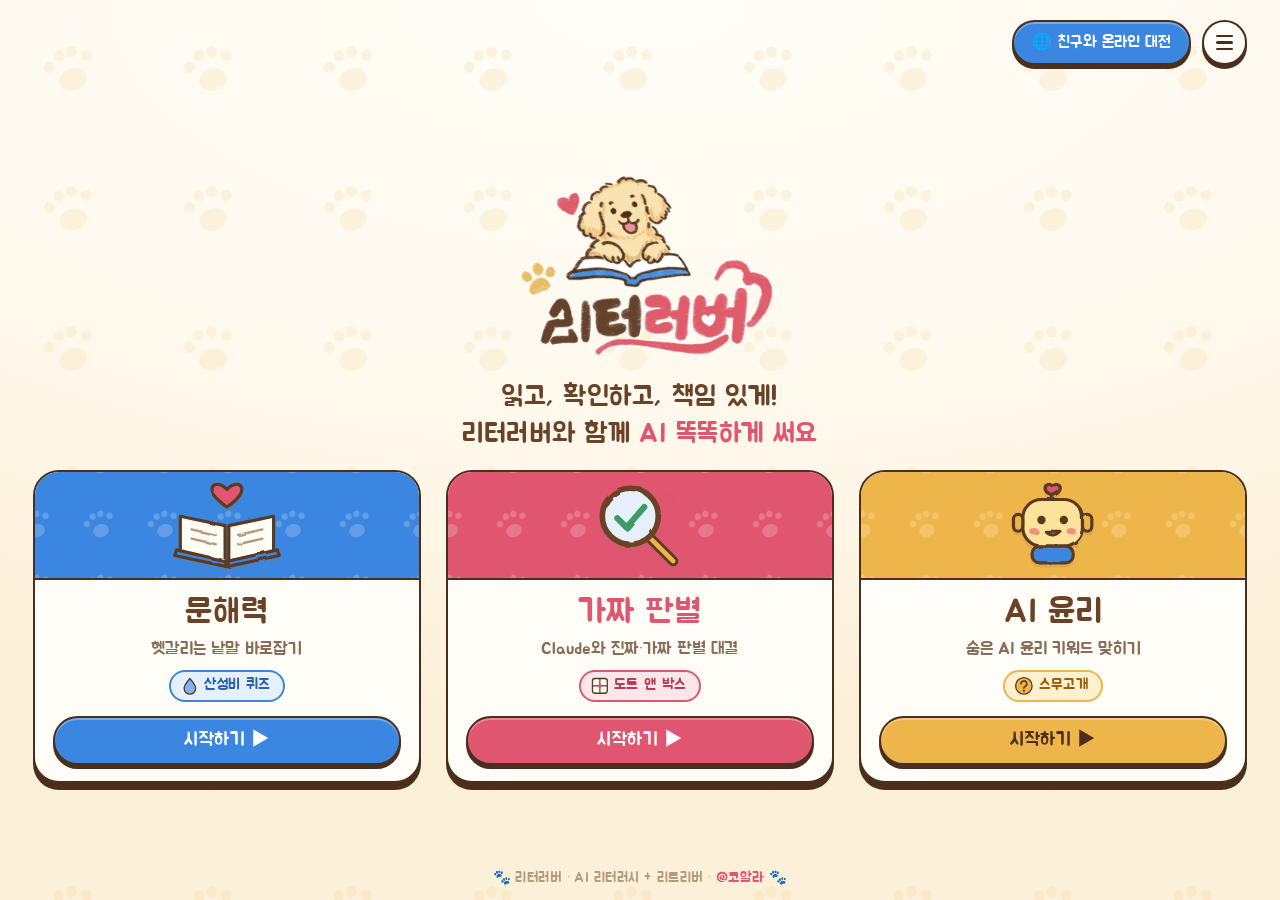
==== commit 17ad858e: "Update index.html" ====
--- a/src/main/resources/static/index.html
+++ b/src/main/resources/static/index.html
@@ -3,1037 +3,2338 @@
 <head>
 <meta charset="UTF-8">
 <meta name="viewport" content="width=device-width, initial-scale=1">
-<title>ACID RAIN - Quiz Battle</title>
+<title>리터러버 · AI 리터러시 + 리트리버</title>
+<link rel="preconnect" href="https://fonts.googleapis.com"><link rel="preconnect" href="https://fonts.gstatic.com" crossorigin>
+<link href="https://fonts.googleapis.com/css2?family=Noto+Sans+KR:wght@300;400;500;700&family=Jua&display=swap" rel="stylesheet">
 <style>
-:root{--bg:#f2f7ff;--panel:#ffffff;--line:#c9d8ee;--cyan:#00a99a;--pink:#e84f91;--yellow:#b87900}
-*{box-sizing:border-box}
-body{margin:0;background:radial-gradient(ellipse at top,#ffffff,#e8f2ff 70%);color:#20324b;font-family:Arial,"Malgun Gothic",sans-serif}
-button{font:inherit;cursor:pointer}button:disabled{cursor:default}
-.app{max-width:900px;margin:auto;padding:16px}
-header{display:flex;justify-content:space-between;align-items:center;gap:18px;padding:12px 0 20px;border-bottom:1px solid var(--line)}
-.logo{flex:1;min-width:0;display:flex;align-items:baseline;gap:clamp(8px,2vw,22px);white-space:nowrap;font-size:clamp(30px,5vw,48px);font-weight:900;letter-spacing:clamp(1px,.35vw,4px);color:var(--cyan);line-height:1.1}
-.logo small{display:inline;font-size:clamp(16px,2.5vw,25px);color:#617895;letter-spacing:clamp(1px,.25vw,3px);margin:0}
-.screen{display:none}.screen.active{display:block}
-/* 시작 시 표시되는 규칙 안내 포스터 */
-.rules-overlay{position:fixed;inset:0;z-index:9999;display:flex;align-items:center;justify-content:center;padding:18px;background:rgba(10,14,20,.88)}
-.rules-overlay[hidden]{display:none}
-.rules-poster{position:relative;width:min(760px,100%);max-height:92vh;overflow:auto;background:#fff;color:#20324b;border:3px double #c9d8ee;outline:1px solid #c9d8ee;outline-offset:-10px;padding:clamp(24px,5vw,48px);box-shadow:0 18px 60px #0008}
-.poster-title{text-align:center;border:2px solid #c9d8ee;background:#edf4ff;color:#20324b;padding:12px 8px;margin:8px auto 26px;font-size:clamp(22px,5vw,36px);font-weight:900;letter-spacing:1px}
-.poster-section{color:#007f73;font-size:22px;margin:22px 0 10px}
-.poster-rule{font-size:clamp(13px,2.5vw,17px);font-weight:700;line-height:1.8;margin:10px 0;color:#20324b}
-.poster-note{font-size:12px;color:#647994;line-height:1.7;margin:3px 0 12px}.poster-actions{display:flex;justify-content:center;gap:10px;flex-wrap:wrap;margin-top:28px}.poster-actions button{min-width:135px}
-.rules-button{padding:10px 12px;border:1px solid var(--line);border-radius:8px;background:#e7effb;color:#20324b;font-weight:700}
+/* ==========================================================
+   리터러버 디자인 시스템
+   로고(크레용 그림책)에서 가져온 색: 크림 종이 · 갈색 잉크 · 로즈 · 책 파랑 · 발바닥 노랑
+   - 누를 수 있는 것: 갈색 잉크 테두리 + 아래 그림자 (눌리면 내려감)
+   - 읽는 것(카드·패널): 연한 종이 테두리
+   글씨 크기는 rem 기준이며, 메뉴의 글씨 크기 조절이 --fs 값을 바꿉니다.
+   ========================================================== */
+:root{
+  --fs:1;
+  --paper:#fff9ee; --paper-2:#fdf0d8; --card:#fffdf8; --card-2:#fff6e6;
+  --ink:#4b2e1c; --brown:#6b4226; --sub:#8a6d58; --faint:#b59a80;
+  --line:#efdcb9; --line-2:#e3c690;
+  --rose:#e0556f; --rose-d:#b93d58; --rose-l:#fde7ea;
+  --blue:#3b86e0; --blue-d:#2862b0; --blue-l:#e6f0fd;
+  --gold:#eeb54a; --gold-d:#9a5f0c; --gold-l:#fff1cf;
+  --green:#3d9a63; --green-l:#e3f4e8;
+  /* 스크립트에서 쓰는 예전 이름 */
+  --cyan:var(--blue); --pink:var(--rose); --yellow:var(--gold-d);
+  --font-display:"Jua","Noto Sans KR","Apple SD Gothic Neo","Malgun Gothic",sans-serif;
+  --font-logo:"Jua","Noto Sans KR","Apple SD Gothic Neo","Malgun Gothic",sans-serif;
+  --font-body:"Noto Sans KR","Apple SD Gothic Neo","Malgun Gothic",sans-serif;
+  --r-sm:12px; --r:18px; --r-lg:26px;
+  --bw:2.5px;
+  --paw:url("data:image/svg+xml,%3Csvg xmlns='http://www.w3.org/2000/svg' width='140' height='140' viewBox='0 0 140 140'%3E%3Cg fill='%23e8b84a' fill-opacity='.13' transform='rotate(-18 70 70)'%3E%3Cellipse cx='70' cy='80' rx='14' ry='11'/%3E%3Ccircle cx='51' cy='61' r='5.5'/%3E%3Ccircle cx='64' cy='53' r='5.5'/%3E%3Ccircle cx='77' cy='53' r='5.5'/%3E%3Ccircle cx='90' cy='61' r='5.5'/%3E%3C/g%3E%3C/svg%3E");
+  --pawW:url("data:image/svg+xml,%3Csvg xmlns='http://www.w3.org/2000/svg' width='64' height='64' viewBox='0 0 64 64'%3E%3Cg fill='%23fff' fill-opacity='.2' transform='rotate(-20 32 32)'%3E%3Cellipse cx='32' cy='38' rx='8' ry='6.5'/%3E%3Ccircle cx='21' cy='27' r='3.2'/%3E%3Ccircle cx='29' cy='22' r='3.2'/%3E%3Ccircle cx='37' cy='22' r='3.2'/%3E%3Ccircle cx='45' cy='27' r='3.2'/%3E%3C/g%3E%3C/svg%3E");
+}
+
+/* ---------- 기본 ---------- */
+*,*::before,*::after{box-sizing:border-box}
+[hidden]{display:none!important}
+html{font-size:calc(16px*var(--fs));background:var(--paper);-webkit-text-size-adjust:100%;text-rendering:optimizeLegibility;-webkit-font-smoothing:antialiased;word-break:keep-all;overflow-wrap:break-word}
+body{margin:0;min-height:100dvh;overflow-x:hidden;color:var(--ink);font-family:var(--font-body);font-weight:300;font-size:1.05rem;line-height:1.5;
+  background:var(--paw) 0 0/140px 140px,radial-gradient(120% 80% at 50% 0%,#fffdf7 0%,var(--paper) 55%,var(--paper-2) 100%) fixed}
+button{font:inherit;color:inherit;cursor:pointer;-webkit-tap-highlight-color:transparent}
+button:disabled{cursor:not-allowed}
+h1,h2,h3{font-family:var(--font-display);font-weight:400;color:var(--brown);line-height:1.3;margin:.2em 0 .4em}
+h1{font-size:clamp(1.7rem,4.5vw,2.5rem)}
+h2{font-size:clamp(1.25rem,3vw,1.6rem)}
+h3{font-size:1.2rem}
+h1,h2,h3,p,small,.muted{word-break:keep-all;overflow-wrap:anywhere}
+:focus-visible{outline:3px solid var(--blue);outline-offset:3px}
+.sr-only{position:absolute;width:1px;height:1px;padding:0;margin:-1px;overflow:hidden;clip:rect(0 0 0 0);white-space:nowrap;border:0}
+.eyebrow{display:inline-flex;align-items:center;gap:.35rem;margin:0 0 .1rem;font-family:var(--font-display);color:var(--rose);font-size:.95rem;letter-spacing:.12em}
+.eyebrow::before{content:"🐾";letter-spacing:0;font-size:.9em}
+.muted{color:var(--sub);font-size:1rem;line-height:1.7}
+.muted:empty{display:none}
+.label{display:block;margin:0 0 .9rem;font-family:var(--font-display);color:var(--brown);font-size:1.2rem}
+.row{display:flex;align-items:center;gap:.75rem;flex-wrap:wrap}
+.panel{background:var(--card);border:2px solid var(--line);border-radius:var(--r-lg);box-shadow:0 5px 0 var(--line);padding:clamp(1.1rem,2.6vw,1.9rem)}
+
+/* ---------- 페이지 뼈대: 헤더 · 화면 · 푸터 ---------- */
+.app{width:100%;max-width:none;min-height:100dvh;margin:0 auto;display:flex;flex-direction:column;padding:clamp(10px,1.6vw,20px) clamp(14px,2.6vw,36px) 0}
+header{display:flex;align-items:center;justify-content:space-between;gap:1rem;min-height:3.2rem;padding-bottom:clamp(6px,1.2vw,14px)}
+.brand{display:flex;align-items:center;gap:.55rem;min-width:0}
+.brand-paw{flex:none;width:2.5rem;height:2.5rem;display:grid;place-items:center;border-radius:50%;background:var(--gold-l);border:2px solid var(--line-2)}
+.brand-paw svg{width:1.5rem;height:1.5rem}
+.logo{font-family:var(--font-display);font-size:clamp(1.55rem,3.2vw,2.1rem);line-height:1;color:var(--brown);white-space:nowrap}
+.logo em{font-style:normal;color:var(--rose)}
+body[data-screen="home"] .brand{visibility:hidden}
+.top-actions{display:flex;align-items:center;gap:.7rem;margin-left:auto}
+body:not([data-screen="home"]) #onlineEntry{display:none}
+
+/* 장면 전환 커튼: 인게임 배경의 파란 계열에 맞춘 색 */
+#curtain{position:fixed;inset:0;z-index:10000;display:flex;pointer-events:all;overflow:hidden}
+#curtain[hidden]{display:none}
+.curtain-half{position:relative;flex:1 1 50%;transition:transform 1.3s cubic-bezier(.65,0,.25,1);
+  background:repeating-linear-gradient(90deg,#8fb8ec 0 38px,#7aa8e4 38px 56px,#a6c7f2 56px 76px),#8fb8ec;
+  box-shadow:inset 0 -14px 0 rgba(40,98,176,.35)}
+.curtain-half.l{border-right:4px solid var(--blue-d);box-shadow:6px 0 18px rgba(40,98,176,.35)}
+.curtain-half.r{border-left:4px solid var(--blue-d);box-shadow:-6px 0 18px rgba(40,98,176,.35)}
+#curtain::before{content:"";position:absolute;inset:0 0 auto 0;height:1.1rem;z-index:2;background:var(--blue-d)}
+#curtain.yellow .curtain-half{background:repeating-linear-gradient(90deg,#ffd84d 0 38px,#f5c518 38px 56px,#ffe680 56px 76px),#ffd84d;
+  box-shadow:inset 0 -14px 0 rgba(154,95,12,.35)}
+#curtain.yellow .curtain-half.l{border-right-color:var(--gold-d);box-shadow:6px 0 18px rgba(154,95,12,.35)}
+#curtain.yellow .curtain-half.r{border-left-color:var(--gold-d);box-shadow:-6px 0 18px rgba(154,95,12,.35)}
+#curtain.yellow::before{background:var(--gold-d)}
+#curtain.open .curtain-half.l{transform:translateX(-102%)}
+#curtain.open .curtain-half.r{transform:translateX(102%)}
+.screen{display:none}
+.screen.active{display:flex;flex-direction:column;flex:1 1 auto;min-height:0;animation:screen-in .28s ease both}
+@keyframes screen-in{from{opacity:0;transform:translateY(8px)}to{opacity:1;transform:none}}
+.screen.setup.active{align-items:center;justify-content:center;padding:clamp(.5rem,2vh,1.5rem) 0}
+.setup-card{width:min(1180px,100%)}
+.setup-head{text-align:center;margin-bottom:1.2rem}
+.setup-head h1{margin:.1rem 0 .3rem}
+.closing-line{margin:.7rem auto 0;max-width:34rem;color:var(--rose);font-family:var(--font-display);font-size:1.1rem;line-height:1.5}
+.closing-line:empty{display:none}
+.topic-chip{display:inline-block;margin-left:.3rem;padding:.1rem .75rem;border-radius:999px;background:var(--gold-l);border:2px solid var(--gold);color:var(--gold-d);font-family:var(--font-display);font-weight:400}
+.actions{display:flex;align-items:center;justify-content:space-between;gap:.8rem;margin-top:1.7rem}
+.actions .primary{margin-left:auto;min-width:min(14rem,58%)}
+
+footer .team{font-weight:400;color:var(--rose)}
+footer{margin-top:auto;padding:1.4rem 0 1rem;text-align:center;font-family:var(--font-display);font-size:.9rem;letter-spacing:.03em;color:var(--faint)}
+body[data-screen="game"] footer,body[data-screen="territory"] footer,body[data-screen="twenty"] footer{display:none}
+
+/* ---------- 버튼 ---------- */
+.primary,.secondary,.online-primary,.online-secondary,#closeRecords{
+  --face:var(--rose);--txt:#fff;
+  position:relative;display:inline-flex;align-items:center;justify-content:center;gap:.5rem;
+  min-height:3.3rem;padding:.6rem 1.6rem;border:var(--bw) solid var(--ink);border-radius:999px;
+  background:var(--face);color:var(--txt);font-family:var(--font-display);font-size:1.2rem;line-height:1.2;letter-spacing:.02em;text-align:center;
+  box-shadow:inset 0 -4px 0 rgba(0,0,0,.1),inset 0 2px 0 rgba(255,255,255,.35),0 5px 0 var(--ink);
+  transition:transform .12s ease,box-shadow .12s ease,filter .12s ease;user-select:none}
+.primary:hover:not(:disabled),.secondary:hover:not(:disabled),.online-primary:hover:not(:disabled),.online-secondary:hover:not(:disabled),#closeRecords:hover{
+  transform:translateY(-2px);filter:brightness(1.04);box-shadow:inset 0 -4px 0 rgba(0,0,0,.1),inset 0 2px 0 rgba(255,255,255,.35),0 7px 0 var(--ink)}
+.primary:active:not(:disabled),.secondary:active:not(:disabled),.online-primary:active:not(:disabled),.online-secondary:active:not(:disabled),#closeRecords:active{
+  transform:translateY(5px);box-shadow:inset 0 -2px 0 rgba(0,0,0,.1),inset 0 2px 0 rgba(255,255,255,.3),0 0 0 var(--ink)}
+.secondary,.online-secondary,#closeRecords{--face:var(--card);--txt:var(--brown);min-height:3rem;padding:.5rem 1.3rem;font-size:1.05rem}
+.primary:disabled,.secondary:disabled,.online-primary:disabled,.online-secondary:disabled{
+  --face:#eee1cc;--txt:#a8927a;border-color:#c9b69b;box-shadow:0 5px 0 #c9b69b}
+
+/* ---------- 메뉴 · 온라인 버튼 ---------- */
+#onlineEntry{display:inline-flex;align-items:center;gap:.4rem;min-height:2.8rem;padding:.35rem 1.1rem;border:var(--bw) solid var(--ink);border-radius:999px;
+  background:var(--blue);color:#fff;font-family:var(--font-display);font-size:1rem;white-space:nowrap;
+  box-shadow:inset 0 2px 0 rgba(255,255,255,.3),0 4px 0 var(--ink);transition:transform .12s,box-shadow .12s}
+#onlineEntry:hover{transform:translateY(-2px);box-shadow:inset 0 2px 0 rgba(255,255,255,.3),0 6px 0 var(--ink)}
+#onlineEntry:active{transform:translateY(4px);box-shadow:0 0 0 var(--ink)}
+.oe-short{display:none}
 .menu-wrap{position:relative}
-.menu-toggle{width:48px;height:44px;display:flex;flex-direction:column;align-items:center;justify-content:center;gap:5px;border:1px solid var(--line);border-radius:10px;background:#fff;box-shadow:0 3px 10px #20324b12}
-.menu-toggle span{display:block;width:23px;height:3px;background:#20324b;border-radius:3px}
-.menu-dropdown{position:absolute;right:0;top:52px;z-index:1000;width:190px;padding:10px;background:#fff;border:1px solid var(--line);border-radius:12px;box-shadow:0 12px 30px #20324b25;display:grid;gap:8px}
-.menu-dropdown[hidden]{display:none}
-.menu-dropdown button{width:100%;text-align:left;padding:11px 12px;border:1px solid var(--line);border-radius:8px;background:#edf4ff;color:#20324b;font-weight:700}
-h1{font-size:clamp(28px,6vw,44px);line-height:1.35}h2{font-size:20px}
-.muted{font-size:13px;color:#647994;line-height:1.8}
-.panel{background:var(--panel);border:1px solid var(--line);border-radius:14px;padding:20px;margin:18px 0}
-.setup{display:grid;grid-template-columns:1fr 1fr;gap:22px}
-.label{display:block;color:#647994;font-size:12px;margin-bottom:10px}
-.choices{display:grid;grid-template-columns:repeat(3,1fr);gap:8px}.choices.two{grid-template-columns:repeat(2,1fr)}
-.choice{padding:12px 5px;border-radius:9px;border:1px solid var(--line);background:#edf4ff;color:#20324b;font-size:12px}
-.choice.selected{border:2px solid var(--cyan);background:#d9f7f4;color:#075e58;box-shadow:0 0 0 3px #00a99a25;font-weight:900;position:relative}
-#modeScreen .choice.selected::after{content:"✓ 선택됨";display:block;font-size:13px;margin-top:8px;color:#087f75}
-#modeScreen .choice{min-height:100px;font-size:22px;font-weight:800}
-/* Large colorful topic cards inspired by the requested reference. */
-#home .panel{background:transparent;border:0;padding:0;margin:22px 0}
-#home .label{font-size:clamp(18px,2.2vw,26px);font-weight:900;color:#20324b;margin:0 0 18px}
-#topics{grid-template-columns:repeat(3,minmax(0,1fr));gap:clamp(12px,1.8vw,22px)}
-#topics .choice{min-height:290px;padding:clamp(20px,2.5vw,32px);font-size:clamp(20px,2.4vw,30px);font-weight:900;text-align:left;border:0;border-radius:28px;color:white;display:flex;flex-direction:column;align-items:flex-start;justify-content:flex-start;gap:12px;box-shadow:0 12px 20px #1c355322;transition:transform .16s,filter .16s;white-space:normal}
-#topics .choice:hover{transform:translateY(-3px);filter:brightness(1.04)}
-#topics .choice::before{font-size:clamp(42px,4.2vw,58px);line-height:1.25;margin-bottom:2px}
-#topics .choice:nth-child(1){background:linear-gradient(135deg,#4d8cf4,#2e63c9)}
-#topics .choice:nth-child(1)::before{content:"📖"}
-#topics .choice:nth-child(1)::after{content:"헷갈리는 낱말 바로잡기\A 산성비 퀴즈"}
-#topics .choice:nth-child(2){background:linear-gradient(135deg,#f05d9d,#d53280)}
-#topics .choice:nth-child(2)::before{content:"🔎"}
-#topics .choice:nth-child(2)::after{content:"진짜·가짜 맞히고 땅 차지\A 땅따먹기"}
-#topics .choice:nth-child(3){background:linear-gradient(135deg,#10b9aa,#00988c)}
-#topics .choice:nth-child(3)::before{content:"🤖"}
-#topics .choice:nth-child(3)::after{content:"AI 앞에서 책임 있는 선택\A 산성비 퀴즈"}
-#topics .choice::after{white-space:pre-line;font-size:clamp(14px,1.7vw,20px);font-weight:500;line-height:1.55;margin-top:0}
-#topics .choice.selected{border:0;color:white;box-shadow:0 12px 20px #1c355322;font-weight:900}
-#topics .choice:nth-child(1).selected{background:linear-gradient(135deg,#4d8cf4,#2e63c9)}
-#topics .choice:nth-child(2).selected{background:linear-gradient(135deg,#f05d9d,#d53280)}
-#topics .choice:nth-child(3).selected{background:linear-gradient(135deg,#10b9aa,#00988c)}
-@media(max-width:700px){#topics{grid-template-columns:1fr}#topics .choice{min-height:190px;padding:24px;border-radius:20px}#topics .choice::before{font-size:42px}}
-.primary{padding:14px 20px;background:var(--cyan);border:0;border-radius:9px;color:#ffffff;font-weight:900}
-.secondary{padding:11px 15px;background:#e7effb;color:#20324b;border:1px solid var(--line);border-radius:9px}
-.row{display:flex;align-items:center;gap:10px;flex-wrap:wrap}
-.rules{display:grid;grid-template-columns:repeat(3,1fr);gap:10px}
-.rule{padding:13px;border:1px solid var(--line);border-radius:10px;background:#f5f8ff}
-.rule b{display:block;color:var(--yellow);font-size:13px;margin-bottom:7px}.rule span{font-size:12px;color:#647994;line-height:1.6}
-.stats{display:grid;grid-template-columns:repeat(3,1fr);gap:8px;margin:18px 0 12px}
-.stat{background:var(--panel);border:1px solid var(--line);border-radius:10px;padding:12px}
-.stat span{display:block;font-size:11px;color:#647994;margin-bottom:7px}.stat strong{font-size:20px}
-.battle{display:none;grid-template-columns:1fr 1fr;gap:8px;margin-bottom:12px}.battle.show{display:grid}
-.bcard{padding:12px;background:var(--panel);border:1px solid var(--line);border-radius:10px;font-size:12px}.bcard strong{float:right;color:var(--cyan);font-size:17px}.bcard.ai strong{color:var(--pink)}
-.arena{height:475px;position:relative;overflow:hidden;border:1px solid #cbd9ea;border-radius:14px;background:#f4f8ff}
-.arena:before{content:none}
-.question-area{position:absolute;top:8px;left:12px;right:12px;text-align:center;z-index:2}
-.topic{display:inline-block;color:var(--cyan);border:1px solid #315e62;border-radius:20px;padding:6px 10px;font-size:10px;letter-spacing:2px}
-#question{font-size:clamp(16px,3.5vw,23px);font-weight:bold;line-height:1.45;margin:12px auto 8px;max-width:750px;padding:14px 20px;background:#fff;color:#20324b;border:1px solid #cbd9ea;border-radius:12px;box-shadow:0 3px 12px #20324b12;white-space:normal;overflow-wrap:break-word;word-break:normal;min-width:0}
-#subquestion{font-size:11px;color:#647994}
-.lanes{position:absolute;top:205px;bottom:24px;left:0;right:0;display:grid;grid-template-columns:1fr 1fr;gap:12px;padding:0 12px}
-.lane{position:relative;min-width:0;border-left:1px dashed #52617b55;border-right:1px dashed #52617b55}
-.lane-label{text-align:center;color:#647994;font-size:10px}
-.answer{position:absolute;top:30px;left:4%;width:92%;min-height:84px;padding:14px 7px;display:flex;align-items:center;justify-content:center;color:#17354a;background:#d9f7f4;border:1px solid var(--cyan);border-radius:11px;box-shadow:0 0 18px #00a99a25}
-.answer.pink{background:#ffe3ef;border-color:var(--pink);box-shadow:0 0 18px #e84f9125}
-.answer .txt{font-size:clamp(12px,2vw,15px);font-weight:bold;line-height:1.5;overflow-wrap:anywhere}
-.key{position:absolute;top:5px;left:7px;font-size:10px;color:var(--cyan)}.pink .key{color:var(--pink)}
-.rain-tail{position:absolute;top:-48px;left:50%;height:43px;width:3px;background:linear-gradient(transparent,var(--cyan));box-shadow:0 0 8px var(--cyan);pointer-events:none}
-.pink .rain-tail{background:linear-gradient(transparent,var(--pink));box-shadow:0 0 8px var(--pink)}
-.floor{position:absolute;bottom:0;left:0;right:0;height:5px;background:var(--pink);box-shadow:0 0 17px var(--pink)}
-.progress{height:4px;background:#d8e4f5;margin-top:12px;border-radius:5px;overflow:hidden}#progressFill{height:100%;width:0;background:var(--cyan)}
-.feedback{text-align:center;min-height:38px;padding:10px 0;font-size:13px;color:var(--yellow)}
-.controls{display:flex;justify-content:space-between;align-items:center;gap:10px;flex-wrap:wrap}
-.results{display:grid;grid-template-columns:repeat(3,1fr);gap:8px;margin:18px 0}
-.result{padding:12px 8px;background:#f4f8ff;border:1px solid var(--line);border-radius:10px}
-.result span{display:block;font-size:11px;color:#647994;margin-bottom:8px}.result strong{font-size:20px;color:var(--cyan)}
-.review-list{display:grid;gap:10px}.review{background:#f4f8ff;border:1px solid var(--line);border-radius:10px;padding:14px}
-.review h3{font-size:14px;line-height:1.6}.review p{font-size:13px;line-height:1.7;overflow-wrap:anywhere}
-.wrong{color:var(--pink)}.correct{color:var(--cyan)}.explain{border-top:1px solid var(--line);padding-top:8px;color:#526780}
-.empty{text-align:center;padding:20px;color:#647994}
-footer{text-align:center;padding:25px 0 8px;color:#7386a0;font-size:10px}
-@media(max-width:600px){.setup{grid-template-columns:1fr}.panel{padding:15px}.rules{grid-template-columns:1fr}.rule{padding:10px 12px}.arena{height:460px}.lanes{top:195px;padding:0 6px;gap:6px}.answer{left:2%;width:96%;padding:13px 4px}.stats{gap:5px}.stat{padding:10px 6px}.stat strong{font-size:16px}.results{gap:5px}.result{padding:10px 5px}.result strong{font-size:17px}}
-
-/* 전체 글씨 크기 확대: 게임 기능과 배치는 유지 */
-body{font-size:18px}
-.logo{font-size:27px}
-.logo small{font-size:12px}
-.poster-title{font-size:clamp(28px,5.5vw,42px)}
-.poster-section{font-size:28px}
-.poster-rule{font-size:clamp(17px,3vw,22px)}
-.poster-note{font-size:15px}
-.rules-button{font-size:16px}
-h2{font-size:25px}
-.muted{font-size:16px}
-.label{font-size:15px}
-.choice{font-size:16px}
-.primary,.secondary{font-size:17px}
-.rule b{font-size:16px}
-.rule span{font-size:15px}
-.stat span{font-size:14px}
-.stat strong{font-size:25px}
-.bcard{font-size:15px}
-.bcard strong{font-size:21px}
-.topic{font-size:13px}
-#question{font-size:clamp(20px,4vw,28px)}
-#subquestion{font-size:15px}
-.lane-label{font-size:13px}
-.answer .txt{font-size:clamp(16px,2.5vw,20px)}
-.key{font-size:13px}
-.feedback{font-size:16px}
-.result span{font-size:14px}
-.result strong{font-size:25px}
-.review h3{font-size:18px}
-.review p{font-size:16px}
-.empty{font-size:16px}
-footer{font-size:12px}
-header .row span{font-size:14px !important}
-#home>p[style],#result>p[style]{font-size:14px !important}
-.controls .muted,.app .row .muted{font-size:14px !important}
+.menu-toggle{width:2.8rem;height:2.8rem;display:grid;place-content:center;gap:4px;padding:0;border:var(--bw) solid var(--ink);border-radius:50%;
+  background:var(--card);box-shadow:0 4px 0 var(--ink);transition:transform .12s,box-shadow .12s}
+.menu-toggle span{display:block;width:1.1rem;height:2.5px;border-radius:2px;background:var(--ink)}
+.menu-toggle:hover{transform:translateY(-2px);box-shadow:0 6px 0 var(--ink)}
+.menu-toggle:active{transform:translateY(4px);box-shadow:0 0 0 var(--ink)}
+.menu-dropdown{position:absolute;right:0;top:calc(100% + 12px);z-index:1000;width:15rem;padding:.6rem;display:grid;gap:.45rem;
+  background:var(--card);border:var(--bw) solid var(--ink);border-radius:var(--r);box-shadow:0 6px 0 var(--ink),0 18px 30px rgba(75,46,28,.18)}
+.menu-dropdown>button{display:flex;align-items:center;gap:.5rem;width:100%;padding:.65rem .8rem;border:2px solid var(--line);border-radius:var(--r-sm);
+  background:var(--card-2);color:var(--brown);font-family:var(--font-display);font-size:1.02rem;text-align:left}
+.menu-dropdown>button:hover,.font-size-buttons button:hover{background:var(--gold-l);border-color:var(--gold)}
+#volumeControl{display:grid;gap:.45rem;padding:.15rem .15rem .1rem}
+#volumeSlider{width:100%;accent-color:var(--gold);cursor:pointer}
+#fontSizeControl{display:grid;gap:.45rem;margin-top:.15rem;padding:.55rem .15rem .15rem;border-top:2px dashed var(--line)}
+.font-size-label{display:flex;justify-content:space-between;font-family:var(--font-display);color:var(--brown);font-size:.95rem}
+.font-size-label b{font-weight:400;color:var(--rose)}
+.font-size-buttons{display:grid;grid-template-columns:repeat(3,1fr);gap:.35rem}
+.font-size-buttons button{padding:.45rem .2rem;border:2px solid var(--line);border-radius:var(--r-sm);background:var(--card-2);color:var(--brown);font-family:var(--font-display);font-size:.95rem}
+
+/* ---------- 홈 ---------- */
+#home.active{justify-content:center;gap:clamp(.8rem,2.6vh,1.8rem);padding-bottom:clamp(.4rem,2vh,1.4rem)}
+.hero{display:flex;flex-direction:column;align-items:center;text-align:center}
+.home-logo img{display:block;width:auto;max-width:min(80vw,520px);max-height:clamp(140px,33dvh,340px);mix-blend-mode:multiply}
+.hero-desc{max-width:44rem;margin:.3rem auto 0;color:var(--brown);font-family:var(--font-logo);font-weight:400;letter-spacing:.02em;font-size:clamp(1.55rem,2.6vw,2.05rem);line-height:1.4}
+.hero-desc b{color:var(--rose);font-weight:400}
+.topics{width:100%;margin:0 auto}
+.topics-title{margin:0 0 1rem;text-align:center;font-family:var(--font-display);color:var(--brown);font-size:1.3rem}
+.topic-grid{display:grid;grid-template-columns:repeat(3,minmax(0,1fr));gap:clamp(.9rem,2vw,1.6rem)}
+.topic-card{--c:var(--blue);--cd:var(--blue-d);--cl:var(--blue-l);--go-txt:#fff;
+  position:relative;display:flex;flex-direction:column;align-items:stretch;padding:0;overflow:hidden;text-align:center;
+  border:var(--bw) solid var(--ink);border-radius:var(--r-lg);background:var(--card);color:var(--brown);
+  box-shadow:0 7px 0 var(--ink);transition:transform .15s ease,box-shadow .15s ease}
+.topic-card.c2{--c:var(--rose);--cd:var(--rose-d);--cl:var(--rose-l)}
+.topic-card.c3{--c:var(--gold);--cd:var(--gold-d);--cl:var(--gold-l);--go-txt:var(--ink)}
+.topic-card:hover{transform:translateY(-4px);box-shadow:0 11px 0 var(--ink)}
+.topic-card:active{transform:translateY(7px);box-shadow:0 0 0 var(--ink)}
+.topic-card .ic{display:grid;place-items:center;height:clamp(5.5rem,17vh,11rem);font-size:clamp(2.8rem,7.5vh,5rem);line-height:1;
+  background:var(--pawW) center/64px,var(--c);border-bottom:var(--bw) solid var(--ink)}
+.tc-body{display:flex;flex-direction:column;align-items:center;gap:.3rem;padding:1rem 1rem .3rem}
+.topic-card b{font-family:var(--font-logo);font-weight:400;font-size:clamp(1.55rem,2.6vw,2.05rem);line-height:1.2;color:var(--brown);letter-spacing:.02em}
+.topic-card.c2 b{color:var(--rose)}
+.topic-card small{font-family:var(--font-display);color:var(--sub);font-size:1.05rem;line-height:1.45}
+.topic-card .tag{display:inline-flex;align-items:center;gap:.3rem;margin-top:.25rem;padding:.15rem .8rem .15rem .55rem;border-radius:999px;border:2px solid var(--c);background:var(--cl);color:var(--cd);font-style:normal;font-family:var(--font-logo);font-size:.95rem;letter-spacing:.02em}
+.topic-card .tag svg{width:1.3em;height:1.3em;flex:none}
+.topic-card .ic svg{width:auto;height:88%;max-width:90%;filter:url(#crayon) drop-shadow(0 3px 0 rgba(75,46,28,.18))}
+.topic-card .go{margin:.7rem 1.1rem 1.1rem;padding:.55rem 1rem;border:var(--bw) solid var(--ink);border-radius:999px;background:var(--c);color:var(--go-txt);
+  font-family:var(--font-logo);font-size:1.15rem;letter-spacing:.03em;box-shadow:inset 0 2px 0 rgba(255,255,255,.3),0 4px 0 var(--ink)}
+.topic-card:hover .go{filter:brightness(1.06)}
+
+/* ---------- 설정 화면: 선택 타일 ---------- */
+.choices{display:grid;grid-template-columns:repeat(3,minmax(0,1fr));gap:clamp(.6rem,1.6vw,1rem)}
+.choices.two{grid-template-columns:repeat(2,minmax(0,1fr))}
+.choice{position:relative;display:flex;flex-direction:column;align-items:center;justify-content:center;gap:.3rem;min-height:clamp(8rem,24vh,14rem);padding:1rem .7rem;
+  border:var(--bw) solid var(--line-2);border-radius:var(--r);background:var(--card);color:var(--brown);box-shadow:0 5px 0 var(--line-2);
+  transition:transform .12s,box-shadow .12s,border-color .12s,background .12s}
+.choice .ch-ic{font-size:clamp(2.1rem,6vh,3.4rem);line-height:1.1}
+.choice b{font-family:var(--font-display);font-weight:400;font-size:clamp(1.45rem,3.4vh,2rem)}
+.choice small{color:var(--sub);font-size:.92rem;line-height:1.35;text-align:center}
+.choice:hover{transform:translateY(-2px);border-color:var(--gold);box-shadow:0 7px 0 var(--gold)}
+.choice:active{transform:translateY(5px);box-shadow:none}
+.choice.selected{border-color:var(--blue-d);background:var(--blue-l);color:var(--blue-d);box-shadow:0 5px 0 var(--blue-d)}
+.choice.selected small{color:var(--blue-d)}
+.choice.selected::after{content:"✓";position:absolute;top:-.65rem;right:-.5rem;width:1.9rem;height:1.9rem;display:grid;place-items:center;border-radius:50%;
+  background:var(--blue);color:#fff;border:2px solid #fff;font:700 1rem/1 var(--font-body);box-shadow:0 2px 0 var(--blue-d)}
+#modeSelectionStatus{margin:1rem 0 0;text-align:center}
+/* 도트 앤 박스: AI 수 고르기 (하나의 조절기) */
+.ai-stepper{display:grid;grid-template-columns:auto minmax(0,1fr) auto;align-items:center;gap:clamp(.6rem,2vw,1.4rem);min-height:clamp(8rem,24vh,14rem);padding:1.1rem clamp(.8rem,2vw,1.4rem);
+  border:var(--bw) solid var(--blue-d);border-radius:var(--r);background:var(--blue-l);box-shadow:0 5px 0 var(--blue-d)}
+.step-btn{width:3.4rem;height:3.4rem;display:grid;place-items:center;padding:0;border:var(--bw) solid var(--ink);border-radius:50%;background:var(--card);color:var(--brown);
+  font-family:var(--font-display);font-size:1.9rem;line-height:1;box-shadow:0 4px 0 var(--ink);transition:transform .12s,box-shadow .12s}
+.step-btn:hover:not(:disabled){transform:translateY(-2px);box-shadow:0 6px 0 var(--ink)}
+.step-btn:active:not(:disabled){transform:translateY(4px);box-shadow:0 0 0 var(--ink)}
+.step-btn:disabled{opacity:.35}
+.ai-count{text-align:center;min-width:0}
+.ai-faces{font-size:clamp(1.4rem,4vw,1.9rem);line-height:1.3;letter-spacing:.05em}
+.ai-faces span{font-family:var(--font-display);font-size:.6em;color:var(--sub);letter-spacing:0;vertical-align:middle;margin:0 .2em}
+.ai-count b{display:block;font-family:var(--font-display);font-weight:400;font-size:clamp(1.6rem,4vw,2.1rem);color:var(--blue-d);line-height:1.2}
+.ai-count small{display:block;color:var(--sub);font-size:.92rem}
+.ai-dots{display:flex;justify-content:center;gap:.4rem;margin-top:.5rem}
+.ai-dots i{width:.7rem;height:.7rem;border-radius:50%;background:#c4d6ef}
+.ai-dots i.on{background:var(--blue)}
+
+/* ---------- 규칙 안내 ---------- */
+.rules-overlay{position:fixed;inset:0;z-index:9999;display:flex;align-items:center;justify-content:center;padding:1rem;background:rgba(75,46,28,.55);backdrop-filter:blur(3px)}
+.rules-poster{width:min(1100px,100%);max-height:92dvh;overflow:auto;padding:clamp(1.2rem,4vw,2.6rem);background:var(--paper);color:var(--ink);
+  border:var(--bw) solid var(--ink);border-radius:var(--r-lg);box-shadow:0 8px 0 var(--ink),0 30px 60px rgba(0,0,0,.25)}
+.poster-title{margin:0 0 1.2rem;padding:.6rem 1rem;text-align:center;font-family:var(--font-display);font-size:clamp(1.5rem,4.5vw,2.2rem);color:var(--brown);
+  background:var(--gold-l);border:var(--bw) solid var(--ink);border-radius:var(--r);box-shadow:0 4px 0 var(--ink)}
+.poster-section{display:flex;align-items:center;gap:.45rem;margin:1.4rem 0 .5rem;font-family:var(--font-display);color:var(--rose);font-size:1.35rem}
+.poster-section::before{content:"🐾";font-size:.85em}
+.poster-rule{margin:.3rem 0;font-size:clamp(1.05rem,2.4vw,1.25rem);font-weight:700;line-height:1.7}
+.poster-note{margin:.2rem 0 .8rem;color:var(--sub);font-size:1rem;line-height:1.7;text-align:center}
+.rule-tabs{display:grid;grid-template-columns:repeat(3,1fr);gap:.5rem;margin-bottom:1rem}
+.rule-tab{min-height:3.2rem;padding:.4rem .6rem;font-family:var(--font-display);font-size:clamp(.95rem,2.6vw,1.2rem);color:var(--brown);cursor:pointer;
+  background:var(--paper);border:var(--bw) solid var(--ink);border-radius:var(--r);box-shadow:0 3px 0 var(--ink);transition:transform .1s,box-shadow .1s}
+.rule-tab:hover{background:var(--gold-l)}
+.rule-tab.on{background:var(--gold-l);color:var(--rose);transform:translateY(3px);box-shadow:0 0 0 var(--ink)}
+.rule-panel[hidden]{display:none}
+.poster-actions{display:flex;justify-content:center;margin-top:1.6rem}
+.poster-actions .primary{min-width:min(100%,17rem);min-height:3.6rem;font-size:1.3rem}
+.rule-steps{display:grid;grid-template-columns:repeat(auto-fit,minmax(12.5rem,1fr));gap:1.2rem .9rem;margin:.9rem 0 1rem}
+.rule-step{position:relative;display:flex;flex-direction:column;gap:.35rem;padding:.9rem .8rem .8rem;background:var(--card);border:2px solid var(--line);border-radius:var(--r);box-shadow:0 4px 0 var(--line)}
+.rule-num{position:absolute;top:-.75rem;left:-.5rem;width:2rem;height:2rem;display:grid;place-items:center;border-radius:50%;background:var(--rose);color:#fff;
+  border:var(--bw) solid var(--ink);font-family:var(--font-display);font-size:1rem;box-shadow:0 2px 0 var(--ink)}
+.rule-fig{display:flex;align-items:center;justify-content:center;min-height:7.5rem}
+.rule-fig svg{width:100%;max-width:9rem;height:auto}
+.rule-fig.keys{flex-direction:column;gap:.5rem;min-height:0;margin:.4rem 0}
+.rule-step b{font-family:var(--font-display);font-weight:400;font-size:1.15rem;color:var(--brown)}
+.rule-step .t{color:var(--sub);font-size:.95rem;line-height:1.5;word-break:keep-all}
+.mini-arena{position:relative;width:100%;height:9rem;overflow:hidden;border:2px solid var(--line-2);border-radius:var(--r-sm);background:linear-gradient(180deg,#e9f2fd,#fffaf0)}
+.mini-q{position:absolute;top:.35rem;left:.4rem;right:.4rem;padding:.25rem;text-align:center;font-size:.78rem;font-weight:700;background:var(--card);border:1.5px solid var(--line-2);border-radius:8px}
+.mini-card{position:absolute;width:42%;height:2rem;display:flex;align-items:center;justify-content:center;border-radius:9px;font-size:.82rem;font-weight:800;background:var(--blue-l);border:2px solid var(--ink);color:var(--ink)}
+.mini-card::before{content:"";position:absolute;top:-.75rem;left:50%;width:2px;height:.6rem;background:var(--blue)}
+.mini-card.a{left:4%}
+.mini-card.b{right:4%;background:var(--rose-l)}
+.mini-card.b::before{background:var(--rose)}
+.mini-card.ok{background:#cfe2fb;box-shadow:0 0 0 3px rgba(59,134,224,.35)}
+.mini-mark{position:absolute;left:50%;transform:translateX(-50%);font-size:1.3rem}
+.mini-floor{position:absolute;left:0;right:0;bottom:0;height:7px;background:#8bc66b;border-top:1.5px solid var(--ink)}
+.mini-arena.late .mini-floor{background:var(--rose)}
+.mini-quiz{width:100%;padding:.6rem;background:var(--card);border:2px solid var(--line-2);border-radius:var(--r-sm)}
+.mini-quiz-text{margin-bottom:.5rem;text-align:center;font-size:.9rem;font-weight:700;line-height:1.4}
+.mini-btns{display:grid;grid-template-columns:1fr 1fr;gap:.4rem}
+.mini-btns i{padding:.4rem .1rem;text-align:center;border-radius:999px;border:1.5px solid var(--ink);background:var(--blue);color:#fff;font-style:normal;font-size:.8rem;font-weight:800}
+.mini-btns i.f{background:var(--rose);box-shadow:0 0 0 3px rgba(224,85,111,.3)}
+.trophy{font-size:3.2rem;line-height:1.1;text-align:center}
+.mini-score{display:flex;justify-content:center;gap:.8rem;margin-top:.3rem;font-size:1rem}
+.hearts-fig{text-align:center;font-size:1.3rem;line-height:1.5;color:var(--rose)}
+.hearts-fig small{display:block;font-size:.8rem;color:var(--sub)}
+.hearts-fig .arr{margin:.1rem 0;font-size:.95rem;font-weight:800;color:var(--ink)}
+.hearts-fig .lost{color:#d6c3ab}
+.bars{width:100%;display:grid;gap:.5rem}
+.bar-row{display:grid;grid-template-columns:2rem 1fr 2rem;align-items:center;gap:.4rem;font-size:.9rem;font-weight:800}
+.bar{height:1rem;overflow:hidden;border-radius:9px;background:var(--paper-2);border:1.5px solid var(--line-2)}
+.bar i{display:block;height:100%;border-radius:9px}
+.bar-row em{font-style:normal;text-align:right}
+.goal{text-align:center;font-size:.85rem;font-weight:800}
+.speed{font-size:2.4rem;text-align:center}
+.speed span{font-size:1.6rem;color:var(--sub)}
+.key-row{display:flex;flex-wrap:wrap;align-items:center;justify-content:center;gap:.4rem}
+.key-row em{margin-left:.4rem;font-style:normal;color:var(--sub)}
+.key-cap{display:inline-flex;align-items:center;justify-content:center;min-width:2.5rem;height:2.5rem;border:2px solid var(--ink);border-bottom-width:5px;border-radius:9px;background:var(--card);font-size:1.1rem}
+
+/* ---------- 산성비 퀴즈 (화면 가득) ---------- */
+#game.active{gap:.75rem;padding-bottom:clamp(10px,1.6vw,20px)}
+.hud{display:flex;flex-wrap:wrap;gap:.6rem}
+.stats{flex:3 1 22rem;display:grid;grid-template-columns:repeat(3,minmax(0,1fr));gap:.6rem}
+.battle{display:none;flex:2 1 16rem;grid-template-columns:1fr 1fr;gap:.6rem}
+.battle.show{display:grid}
+.stat,.bcard{padding:.55rem 1rem;background:var(--card);border:2px solid var(--line);border-radius:var(--r);box-shadow:0 4px 0 var(--line)}
+.stat{display:flex;align-items:center;justify-content:space-between;gap:.5rem}
+.stat span{font-family:var(--font-display);font-size:.85rem;letter-spacing:.1em;color:var(--sub)}
+.stat strong{font-family:var(--font-display);font-weight:400;font-size:1.6rem;line-height:1.2;color:var(--brown)}
+.bcard{font-family:var(--font-display);color:var(--blue-d);font-size:1rem}
+.bcard.ai{color:var(--rose-d)}
+.bcard strong{float:right;font-weight:400;font-size:1.6rem;line-height:1.1;color:var(--blue)}
+.bcard.ai strong{color:var(--rose)}
+.bcard small{display:block;font-family:var(--font-body);font-size:.8rem;color:var(--sub)}
+.arena{position:relative;flex:none;height:475px;overflow:hidden;border:var(--bw) solid var(--ink);border-radius:var(--r-lg);box-shadow:0 6px 0 var(--ink);
+  background:repeating-linear-gradient(100deg,transparent 0 54px,rgba(59,134,224,.07) 54px 56px),linear-gradient(180deg,#e7f1fd 0%,#f5f8fb 45%,#fffaf0 100%)}
+.question-area{position:absolute;top:12px;left:14px;right:14px;z-index:2;text-align:center}
+.topic{display:inline-block;padding:.15rem .9rem;border-radius:999px;background:var(--card);border:2px solid var(--rose);color:var(--rose);font-family:var(--font-display);font-size:.9rem}
+#question{max-width:860px;margin:.55rem auto .35rem;padding:.8rem 1.3rem;background:var(--card);border:var(--bw) solid var(--ink);border-radius:var(--r);box-shadow:0 4px 0 var(--ink);
+  font-family:var(--font-display);font-size:clamp(1.15rem,2.5vw,1.7rem);line-height:1.45;color:var(--brown);word-break:keep-all;overflow-wrap:anywhere}
+#subquestion{color:var(--sub);font-size:.98rem}
+.lanes{position:absolute;top:205px;bottom:18px;left:0;right:0;display:grid;grid-template-columns:1fr 1fr;gap:14px;padding:0 14px}
+.lane{position:relative;min-width:0;border-left:2px dashed rgba(107,66,38,.14);border-right:2px dashed rgba(107,66,38,.14)}
+.lane-label{text-align:center;font-family:var(--font-display);font-size:.9rem;color:var(--faint)}
+.answer{position:absolute;top:30px;left:5%;width:90%;min-height:96px;padding:.9rem .7rem;display:flex;align-items:center;justify-content:center;
+  border:var(--bw) solid var(--ink);border-radius:22px;background:var(--blue-l);color:var(--ink);box-shadow:0 5px 0 var(--ink);transition:background .12s,box-shadow .12s}
+.answer.pink{background:var(--rose-l)}
+.answer:hover:not(:disabled){background:#d4e6fc}
+.answer.pink:hover:not(:disabled){background:#fcd5dc}
+.answer:active:not(:disabled){box-shadow:0 1px 0 var(--ink)}
+.answer:disabled{cursor:default}
+.answer .txt{font-family:var(--font-display);font-size:clamp(1.1rem,2.6vw,1.5rem);line-height:1.4;word-break:keep-all;overflow-wrap:anywhere}
+.rain-tail{position:absolute;top:-46px;left:50%;width:3px;height:40px;margin-left:-1.5px;border-radius:3px;background:linear-gradient(transparent,var(--blue));pointer-events:none}
+.pink .rain-tail{background:linear-gradient(transparent,var(--rose))}
+.floor{position:absolute;left:0;right:0;bottom:0;height:14px;background:repeating-linear-gradient(90deg,#8bc66b 0 14px,#79b85a 14px 28px);border-top:var(--bw) solid var(--ink)}
+.game-foot{display:flex;flex-direction:column;gap:.55rem}
+.progress{height:12px;overflow:hidden;border-radius:99px;background:var(--paper-2);border:2px solid var(--line-2)}
+#progressFill{width:0;height:100%;border-radius:99px;background:linear-gradient(90deg,var(--gold),var(--rose))}
+.controls{display:grid;grid-template-columns:1fr auto 1fr;align-items:center;gap:.6rem}
+.controls .muted{margin:0;font-size:.9rem}
+.feedback{min-height:1.8rem;text-align:center;font-family:var(--font-display);font-size:1.3rem;color:var(--gold-d)}
+#quit{justify-self:end}
+
+/* ---------- 결과 ---------- */
+#resultTitle{margin:.1rem 0;font-size:clamp(2rem,6vw,3.2rem);color:var(--rose)}
+.results{display:grid;gap:.6rem;margin:0 0 .8rem}
+.result.score-only{display:flex;align-items:center;justify-content:space-between;gap:1rem;padding:.9rem 1.4rem;background:var(--gold-l);border:var(--bw) solid var(--ink);border-radius:var(--r);box-shadow:0 4px 0 var(--ink)}
+.result span{font-family:var(--font-display);font-size:1.25rem;color:var(--brown)}
+.result strong{font-family:var(--font-display);font-weight:400;font-size:2.6rem;line-height:1.1;color:var(--rose)}
+#bestScore,#battleResult{margin:.2rem 0;text-align:center}
+.section-title{margin:1.5rem 0 .7rem}
+.review-list{display:grid;gap:.7rem}
+.review{padding:.9rem 1.1rem;background:var(--card-2);border:2px solid var(--line);border-left:6px solid var(--rose);border-radius:var(--r-sm)}
+.review h3{margin:.1rem 0 .3rem;font-size:1.1rem;line-height:1.55;color:var(--ink)}
+.review p{margin:.2rem 0;font-size:1rem;line-height:1.6}
+.wrong{color:var(--rose-d)}
+.correct{color:var(--green);font-weight:700}
+.explain{margin-top:.5rem!important;padding-top:.5rem;border-top:2px dashed var(--line);color:var(--sub)}
+.empty{padding:1.3rem;text-align:center;color:var(--green);background:var(--green-l);border-radius:var(--r)}
+
+/* ---------- 가짜 판별: 도트 앤 박스 (화면 가득) ---------- */
+#territory.active{gap:.65rem;padding-bottom:clamp(10px,1.6vw,20px)}
+.screen-head{display:flex;align-items:flex-start;justify-content:space-between;gap:.6rem 1.2rem}
+.screen-head h1{margin:0;font-size:clamp(1.4rem,3vw,2rem)}
+.territory-intro{margin:.2rem 0 0;max-width:62rem;color:var(--sub);font-size:.95rem;line-height:1.55}
+.case-controls{flex:none}
+#territoryHome{min-height:2.6rem;padding:.35rem 1.1rem;font-size:.98rem}
+.territory-stats{display:grid;grid-template-columns:repeat(auto-fit,minmax(8rem,1fr));gap:.55rem}
+.territory-player{display:flex;align-items:center;gap:.5rem;min-width:0;padding:.5rem .85rem;background:var(--card);border:2px solid var(--line);border-radius:var(--r-sm);box-shadow:0 3px 0 var(--line);font-family:var(--font-display);font-size:1rem}
+.territory-player b{font-weight:400}
+.territory-player strong{margin-left:auto;font-weight:400;font-size:1.2rem;white-space:nowrap;color:var(--player-color)}
+.territory-player.active-player{border-color:var(--player-color);box-shadow:0 3px 0 var(--player-color);background:color-mix(in srgb,var(--player-color) 9%,white)}
+.player-dot{flex:none;width:.85rem;height:.85rem;border-radius:50%;background:var(--player-color);border:2px solid #fff;box-shadow:0 0 0 1.5px var(--player-color)}
+.territory-ai-questions{display:none!important}
+.territory-layout{flex:1 1 auto;min-height:0;display:grid;grid-template-columns:minmax(0,1.15fr) minmax(18rem,.85fr);gap:clamp(.7rem,1.5vw,1.2rem);align-items:start}
+.territory-board-wrap,.territory-question{min-width:0;padding:clamp(.7rem,1.4vw,1.2rem);background:var(--card);border:2px solid var(--line);border-radius:var(--r-lg);box-shadow:0 5px 0 var(--line)}
+.territory-board{width:min(100%,max(280px,calc(100dvh - 400px)));aspect-ratio:1/1;margin:0 auto}
+.territory-board svg{display:block;width:100%;height:100%;overflow:visible}
+.territory-board svg line[role="button"]:hover,.territory-board svg line[role="button"]:focus{stroke:rgba(238,181,74,.5);outline:none}
+.territory-board-legend{display:flex;flex-wrap:wrap;justify-content:center;gap:.4rem 1rem;margin-top:.6rem;font-size:.85rem;color:var(--sub)}
+.territory-board-legend span{display:flex;align-items:center;gap:.3rem}
+.territory-board-legend i{display:inline-block;width:.7rem;height:.7rem;border-radius:50%}
+#territoryHint{margin:.35rem 0 0;text-align:center;font-size:.85rem;line-height:1.5}
+.territory-question{position:sticky;top:1rem;display:flex;flex-direction:column}
+.case-badge{align-self:flex-start;padding:.2rem .85rem;border-radius:999px;background:var(--gold-l);border:2px solid var(--gold);color:var(--gold-d);font-family:var(--font-display);font-size:.9rem}
+.territory-turn{margin:.7rem 0 .25rem;font-family:var(--font-display);font-size:1.05rem;color:var(--rose)}
+#territoryPrompt{min-height:6.5em;margin:.2rem 0 .6rem;padding:1rem 1.15rem;background:var(--paper);border:2px dashed var(--line-2);border-radius:var(--r);font-size:clamp(1.15rem,2vw,1.5rem);line-height:1.45;color:var(--ink)}
+.case-feedback{min-height:3.2em;margin:.2rem 0 0;color:var(--sub);font-size:.95rem;line-height:1.65}
+.territory-answer-row{display:grid;grid-template-columns:1fr 1fr;gap:.8rem;margin-top:1rem}
+.territory-answer-row .primary{min-height:4rem;font-size:1.4rem;padding:.5rem .8rem}
+#realAnswer:not(:disabled){--face:var(--blue)}
+.fake-answer{--face:var(--rose)}
+
+/* ---------- 온라인 대전 ---------- */
+#onlineOverlay{position:fixed;inset:0;z-index:99999;display:flex;overflow:auto;padding:clamp(12px,3vw,32px);background:var(--paw) 0 0/140px 140px,var(--paper)}
+.online-card{width:min(760px,100%);margin:auto;padding:clamp(1.2rem,3vw,2rem);color:var(--ink);background:var(--card);border:var(--bw) solid var(--ink);border-radius:var(--r-lg);box-shadow:0 8px 0 var(--ink)}
+#onlineOverlay[data-panel="play"] .online-card{width:min(980px,100%)}
+#onlineOverlay[data-panel="play"][data-mode="dots"] .online-card{width:min(1400px,100%)}
+.online-card h2{margin:0 0 .6rem;text-align:center;font-size:clamp(1.5rem,2.6vw,2rem)}
+.online-card label{display:block;margin:.9rem 0 .35rem;font-family:var(--font-display);color:var(--brown)}
+.online-card input,.online-card select{width:100%;padding:.8rem 1rem;border:2px solid var(--line-2);border-radius:var(--r-sm);background:#fff;color:var(--ink);font:inherit;font-size:1.05rem}
+.online-card input:focus,.online-card select:focus{outline:none;border-color:var(--blue);box-shadow:0 0 0 4px rgba(59,134,224,.18)}
+.online-card button{width:100%}
+.online-actions{display:grid;grid-template-columns:1fr 1fr;gap:.8rem;margin-top:1.3rem}
+#onlineJoinArea{margin-top:.6rem}
+#onlineJoinArea button,#onlineStart,#onlineNext{margin-top:.6rem}
+.online-status{margin:0;padding:.8rem 1rem;white-space:pre-wrap;line-height:1.6;color:var(--brown);background:var(--gold-l);border:2px solid var(--gold);border-radius:var(--r-sm)}
+.online-score{display:flex;flex-wrap:wrap;justify-content:space-between;gap:.5rem;margin:.7rem 0;padding:.7rem 1.1rem;font-family:var(--font-display);font-size:1.15rem;color:var(--blue-d);background:var(--blue-l);border:2px solid var(--blue);border-radius:var(--r-sm)}
+#onlineOppScore{color:var(--rose-d)}
+#onlineQuestion{margin:.8rem 0;padding:1rem 1.2rem;font-size:clamp(1.2rem,2.2vw,1.6rem);line-height:1.45;color:var(--ink);background:var(--paper);border:2px dashed var(--line-2);border-radius:var(--r)}
+.online-option{display:flex;align-items:center;justify-content:flex-start;width:100%;min-height:3.6rem;margin:.6rem 0;padding:.75rem 1.1rem;text-align:left;
+  border:var(--bw) solid var(--line-2);border-radius:var(--r);background:var(--card);color:var(--ink);font-family:var(--font-body);font-weight:700;font-size:1.1rem;
+  box-shadow:0 4px 0 var(--line-2);transition:transform .12s,box-shadow .12s,background .12s,border-color .12s}
+.online-option:hover:not(:disabled){transform:translateY(-2px);border-color:var(--blue-d);background:var(--blue-l);box-shadow:0 6px 0 var(--blue-d)}
+.online-option:active:not(:disabled){transform:translateY(4px);box-shadow:none}
+.online-option:disabled{opacity:.7;cursor:default}
+.online-small{margin:.8rem 0;color:var(--sub);font-size:.88rem;line-height:1.55}
+#onlineExplain:empty{display:none}
+#onlineClose{margin-top:.4rem}
+#onlineDotsCanvas{display:block;width:100%;max-width:640px;aspect-ratio:1/1;margin:.6rem auto 0;background:#fffdf8;border:var(--bw) solid var(--ink);border-radius:var(--r);box-shadow:0 5px 0 var(--ink);touch-action:manipulation;cursor:pointer}
+#onlineOverlay[data-panel="play"][data-mode="dots"] #onlinePlay{display:grid;grid-template-columns:minmax(0,1.1fr) minmax(18rem,.9fr);grid-template-areas:"score score" "status status" "board quiz";gap:.6rem 1.2rem;align-items:start}
+#onlineOverlay[data-mode="dots"] #onlinePlay>.online-score{grid-area:score;margin:0}
+#onlineOverlay[data-mode="dots"] #onlinePlayStatus{grid-area:status}
+#onlineOverlay[data-mode="dots"] #onlineDotsArea{grid-area:board;min-width:0}
+#onlineOverlay[data-mode="dots"] #onlineQuizArea{grid-area:quiz;min-width:0}
+#onlineOverlay[data-mode="dots"] #onlineDotsCanvas{width:min(100%,max(260px,calc(100dvh - 340px)));max-width:none}
+
+/* ---------- 전적 창 ---------- */
+#recordsModal{position:fixed;inset:0;z-index:10020;display:flex;align-items:center;justify-content:center;padding:16px;background:rgba(75,46,28,.55);color:var(--ink)}
+.records-card{width:min(900px,100%);max-height:min(88dvh,850px);overflow:auto;padding:clamp(16px,3vw,28px);background:var(--paper);border:var(--bw) solid var(--ink);border-radius:var(--r-lg);box-shadow:0 8px 0 var(--ink)}
+.records-head{display:flex;align-items:center;justify-content:space-between;gap:12px;margin-bottom:14px}
+.records-head h2{margin:0}
+.records-summary{display:grid;grid-template-columns:repeat(5,minmax(0,1fr));gap:8px;margin:12px 0 20px}
+.records-metric{padding:12px 8px;text-align:center;background:var(--card);border:2px solid var(--line);border-radius:var(--r-sm)}
+.records-metric span{display:block;margin-bottom:5px;font-size:.8rem;color:var(--sub)}
+.records-metric strong{font-family:var(--font-display);font-weight:400;font-size:1.3rem;color:var(--rose)}
+.records-table-wrap{overflow-x:auto;background:var(--card);border:2px solid var(--line);border-radius:var(--r-sm)}
+.records-table{width:100%;min-width:600px;border-collapse:collapse;font-size:.92rem}
+.records-table th,.records-table td{padding:11px 10px;text-align:left;white-space:nowrap;border-bottom:1px solid var(--line)}
+.records-table th{position:sticky;top:0;background:var(--gold-l);color:var(--brown);font-family:var(--font-display);font-weight:400}
+.records-table tr:last-child td{border-bottom:0}
+.record-result-win{color:var(--green);font-weight:800}
+.record-result-loss{color:var(--rose-d);font-weight:800}
+.record-result-draw{color:var(--gold-d);font-weight:800}
+#recordsEmpty{display:none;padding:30px 12px;text-align:center;color:var(--sub)}
+#recordsError{margin:8px 0;white-space:pre-wrap;color:var(--rose-d)}
+
+/* ---------- 문제 생성 중 표시 ---------- */
+.gen-overlay{position:fixed;inset:0;z-index:20000;display:flex;align-items:center;justify-content:center;padding:1rem;background:rgba(255,249,238,.82);backdrop-filter:blur(4px)}
+.gen-card{width:min(420px,100%);padding:1.8rem 1.6rem 1.5rem;text-align:center;background:var(--card);border:var(--bw) solid var(--ink);border-radius:var(--r-lg);box-shadow:0 8px 0 var(--ink)}
+.gen-paws{display:flex;justify-content:center;gap:.7rem;font-size:2rem;height:2.6rem}
+.gen-paws span{animation:paw-step 1.2s ease-in-out infinite}
+.gen-paws span:nth-child(2){animation-delay:.2s}
+.gen-paws span:nth-child(3){animation-delay:.4s}
+@keyframes paw-step{0%,60%,100%{transform:translateY(0);opacity:.35}30%{transform:translateY(-10px);opacity:1}}
+.gen-title{margin:.6rem 0 .2rem;font-family:var(--font-display);font-size:1.4rem;color:var(--brown)}
+.gen-msg{margin:0 0 1rem;color:var(--sub);font-size:1rem;line-height:1.6;word-break:keep-all}
+.gen-bar{height:10px;overflow:hidden;border-radius:99px;background:var(--paper-2);border:2px solid var(--line-2)}
+.gen-bar i{display:block;width:40%;height:100%;border-radius:99px;background:linear-gradient(90deg,var(--gold),var(--rose));animation:gen-slide 1.4s ease-in-out infinite}
+@keyframes gen-slide{0%{transform:translateX(-100%)}100%{transform:translateX(260%)}}
+.gen-inline{display:flex;align-items:center;gap:.7rem;min-height:6.5em;margin:.2rem 0 .6rem;padding:1rem 1.15rem;background:var(--gold-l);border:2px dashed var(--gold);border-radius:var(--r);font-family:var(--font-display);font-size:1.1rem;color:var(--gold-d)}
+.gen-dots{display:inline-flex;gap:.3rem;flex:none}
+.gen-dots i{width:.6rem;height:.6rem;border-radius:50%;background:currentColor;animation:paw-step 1s ease-in-out infinite}
+.gen-dots i:nth-child(2){animation-delay:.15s}
+.gen-dots i:nth-child(3){animation-delay:.3s}
+
+/* ---------- AI 윤리 스무고개 ---------- */
+#twenty.active{gap:.7rem;padding-bottom:clamp(10px,1.6vw,20px)}
+.twenty-layout{flex:1 1 auto;min-height:0;display:grid;grid-template-columns:minmax(15rem,.32fr) minmax(0,1fr);gap:clamp(.7rem,1.5vw,1.2rem);align-items:stretch}
+.twenty-side{display:flex;flex-direction:column;gap:.7rem;min-width:0}
+.tw-card{padding:1rem 1.1rem;background:var(--card);border:2px solid var(--line);border-radius:var(--r-lg);box-shadow:0 5px 0 var(--line)}
+.tw-secret{text-align:center}
+.tw-secret .case-badge{display:inline-block}
+.tw-pattern{margin:.7rem 0 .1rem;font-family:var(--font-display);font-size:clamp(1.8rem,3vw,2.4rem);letter-spacing:.18em;color:var(--brown);white-space:pre-wrap;word-break:keep-all}
+.tw-len{margin:0;color:var(--sub);font-size:.95rem}
+.tw-field{margin:.6rem 0 0;color:var(--sub);font-size:.95rem}
+.tw-field b{display:inline-block;margin-left:.3rem;padding:.05rem .7rem;border-radius:999px;background:var(--blue-l);border:2px solid var(--blue);color:var(--blue-d);font-family:var(--font-display);font-weight:400}
+.tw-meter{display:flex;flex-direction:column;gap:.35rem;padding:.55rem .7rem;border-radius:var(--r-sm);border:2px solid transparent}
+.tw-meter+.tw-meter{margin-top:.4rem}
+.tw-meter.now{border-color:var(--rose);background:var(--rose-l)}
+.tw-meter-head{display:flex;align-items:baseline;justify-content:space-between;font-family:var(--font-display);color:var(--brown)}
+.tw-meter-head b{font-weight:400;font-size:1.4rem;color:var(--rose)}
+.tw-meter.ai .tw-meter-head b{color:var(--blue)}
+.tw-pips{display:flex;flex-wrap:wrap;gap:4px}
+.tw-pips i{width:.7rem;height:.7rem;border-radius:50%;background:var(--rose)}
+.tw-meter.ai .tw-pips i{background:var(--blue)}
+.tw-pips i.used{background:#e8dccb}
+.tw-giveup{width:100%}
+.twenty-main{position:relative;display:flex;flex-direction:column;min-width:0;height:max(460px,calc(100dvh - 215px));background:var(--card);border:2px solid var(--line);border-radius:var(--r-lg);box-shadow:0 5px 0 var(--line);overflow:hidden}
+.tw-log{flex:1 1 auto;min-height:0;overflow-y:auto;padding:1.1rem;display:flex;flex-direction:column;gap:.9rem;background:repeating-linear-gradient(transparent 0 31px,rgba(227,198,144,.25) 31px 32px),var(--paper)}
+.tw-intro{margin:auto 0;padding:1.2rem;text-align:center;color:var(--sub);line-height:1.7}
+.tw-intro b{display:block;margin-bottom:.4rem;font-family:var(--font-display);font-weight:400;font-size:1.25rem;color:var(--brown)}
+.tw-chips{display:flex;flex-wrap:wrap;justify-content:center;gap:.4rem;margin-top:.8rem}
+.tw-chips button{padding:.35rem .85rem;border:2px solid var(--line-2);border-radius:999px;background:var(--card);color:var(--brown);font-size:.92rem;box-shadow:0 3px 0 var(--line-2)}
+.tw-chips button:hover{border-color:var(--gold);background:var(--gold-l)}
+.tw-entry{display:flex;flex-direction:column;gap:.3rem;max-width:min(80%,34rem)}
+.tw-entry.me{align-self:flex-end;align-items:flex-end}
+.tw-entry.ai{align-self:flex-start;align-items:flex-start}
+.tw-who{font-family:var(--font-display);font-size:.85rem;color:var(--sub)}
+.tw-bubble{padding:.7rem 1rem;border:var(--bw) solid var(--ink);border-radius:18px;font-size:1.05rem;line-height:1.5;word-break:keep-all;overflow-wrap:anywhere;box-shadow:0 3px 0 var(--ink)}
+.tw-entry.me .tw-bubble{background:var(--rose-l);border-bottom-right-radius:6px}
+.tw-entry.ai .tw-bubble{background:var(--blue-l);border-bottom-left-radius:6px}
+.tw-bubble.thinking{display:flex;align-items:center;gap:.6rem;color:var(--blue-d);font-family:var(--font-display)}
+.tw-answer{display:inline-flex;align-items:center;flex-wrap:wrap;gap:.4rem;padding:.3rem .8rem;border-radius:999px;font-family:var(--font-display);font-size:1rem;border:2px solid var(--line-2);background:var(--card);color:var(--sub)}
+.tw-answer small{font-family:var(--font-body);font-size:.85rem;color:var(--sub)}
+.tw-answer.yes{border-color:var(--green);background:var(--green-l);color:var(--green)}
+.tw-answer.no{border-color:var(--rose);background:var(--rose-l);color:var(--rose-d)}
+.tw-answer.maybe{border-color:var(--gold);background:var(--gold-l);color:var(--gold-d)}
+.tw-answer.right{border-color:var(--green);background:var(--green);color:#fff}
+.tw-answer.wrong{border-color:var(--rose);background:var(--rose);color:#fff}
+.tw-answer.right small,.tw-answer.wrong small{color:#fff}
+.tw-input{padding:.9rem 1rem 1rem;border-top:2px dashed var(--line);background:var(--card)}
+.tw-input input{width:100%;padding:.85rem 1rem;border:2px solid var(--line-2);border-radius:var(--r-sm);background:#fff;color:var(--ink);font:inherit;font-size:1.05rem}
+.tw-input input:focus{outline:none;border-color:var(--blue);box-shadow:0 0 0 4px rgba(59,134,224,.18)}
+.tw-actions{display:grid;grid-template-columns:1.3fr 1fr;gap:.7rem;margin-top:.75rem}
+.tw-status{min-height:1.4em;margin:.6rem 0 0;color:var(--sub);font-size:.92rem;text-align:center}
+.tw-status.err{color:var(--rose-d)}
+#twAiRetry{width:100%;margin-top:.4rem}
+.tw-end{position:absolute;inset:0;z-index:5;display:flex;align-items:center;justify-content:center;padding:1rem;background:rgba(255,249,238,.9);backdrop-filter:blur(3px)}
+.tw-end-card{width:min(520px,100%);padding:1.6rem;text-align:center;background:var(--card);border:var(--bw) solid var(--ink);border-radius:var(--r-lg);box-shadow:0 8px 0 var(--ink)}
+.tw-end-icon{font-size:3rem;line-height:1.2}
+.tw-end-card h2{margin:.3rem 0}
+.tw-end-sub{margin:0;color:var(--sub)}
+.tw-reveal{display:inline-flex;align-items:center;gap:.6rem;margin:1rem 0 .6rem;padding:.5rem 1.2rem;border:var(--bw) solid var(--ink);border-radius:999px;background:var(--gold-l);box-shadow:0 4px 0 var(--ink)}
+.tw-reveal span{font-family:var(--font-display);color:var(--sub)}
+.tw-reveal b{font-family:var(--font-display);font-weight:400;font-size:1.7rem;color:var(--rose)}
+.tw-end-desc{margin:.4rem 0 0;color:var(--ink);line-height:1.7;word-break:keep-all}
+
+/* ---------- 스크롤 없는 전체 화면 ----------
+   페이지 자체는 항상 창 높이에 맞추고, 길어질 수 있는 목록(오답 노트·대화 기록)만 그 안에서 스크롤합니다. */
+html,body{height:100%;overflow:hidden}
+body{height:100dvh;min-height:0}
+.app{height:100dvh;min-height:0;overflow:hidden}
+.screen.active{min-height:0;overflow-x:hidden;overflow-y:auto;scrollbar-width:thin}
+footer{padding:.5rem 0 .7rem}
+/* 홈: 창 높이에 맞춰 로고와 카드 크기를 조절 */
+#home.active{gap:clamp(.5rem,2vh,1.4rem);padding-bottom:clamp(.6rem,1.6vh,1.2rem)}
+.home-logo img{max-height:clamp(100px,26dvh,330px)}
+.hero-desc{font-size:clamp(1.2rem,3vh,2.05rem);line-height:1.35}
+.topics-title{margin-bottom:clamp(.4rem,1.5vh,1rem)}
+.topic-card .ic{height:clamp(4rem,12vh,10rem)}
+.tc-body{padding:clamp(.5rem,1.4vh,1rem) 1rem .2rem}
+.topic-card .go{margin:clamp(.4rem,1.2vh,.7rem) 1.1rem clamp(.6rem,1.8vh,1.1rem)}
+/* 설정·결과 화면: 카드가 창보다 커지지 않게 */
+.screen.setup.active .setup-card{display:flex;flex-direction:column;max-height:100%;min-height:0}
+.setup-head{margin-bottom:clamp(.5rem,2vh,1.2rem)}
+.screen.setup.active .panel{display:flex;flex-direction:column;min-height:0;flex:0 1 auto}
+.choice{min-height:clamp(6rem,22vh,14rem)}
+.ai-stepper{min-height:clamp(6rem,22vh,14rem)}
+#result .panel{flex:1 1 auto}
+#result .review-list{flex:1 1 auto;min-height:4rem;overflow-y:auto;padding-right:.3rem}
+#result .result.score-only{padding:.6rem 1.3rem}
+#result .section-title{margin:clamp(.6rem,2vh,1.5rem) 0 .5rem}
+.actions{margin-top:clamp(.8rem,2.4vh,1.7rem);flex:none}
+
+/* ---------- 반응형 ---------- */
+@media(max-width:860px){
+  .territory-layout{grid-template-columns:minmax(0,1fr)}
+  .territory-question{order:-1;position:static}
+  .territory-board{width:min(100%,62dvh)}
+  #territoryPrompt{min-height:0}
+  .twenty-layout{grid-template-columns:minmax(0,1fr)}
+  .twenty-side{display:grid;grid-template-columns:1fr 1fr;align-items:start}
+  .tw-giveup{grid-column:1/-1}
+  .twenty-main{height:auto}
+  .tw-log{height:55dvh}
+  #onlineOverlay[data-panel="play"][data-mode="dots"] #onlinePlay{grid-template-columns:minmax(0,1fr);grid-template-areas:"score" "status" "quiz" "board"}
+  #onlineOverlay[data-mode="dots"] #onlineDotsCanvas{width:min(100%,62dvh)}
+}
+@media(max-width:700px){
+  .topic-grid{grid-template-columns:1fr;gap:.9rem}
+  .topic-card{display:grid;grid-template-columns:5.2rem minmax(0,1fr) auto;align-items:center;text-align:left;box-shadow:0 6px 0 var(--ink)}
+  .topic-card .ic{height:100%;min-height:6.2rem;font-size:2.5rem;border-bottom:0;border-right:var(--bw) solid var(--ink)}
+  .tc-body{align-items:flex-start;gap:.15rem;padding:.8rem .5rem .8rem 1rem}
+  .topic-card b{font-size:1.35rem}
+  .topic-card small{font-size:.92rem}
+  .topic-card .tag{font-size:.82rem}
+  .topic-card .go{margin:0 .9rem 0 0;width:2.8rem;height:2.8rem;padding:0;display:grid;place-items:center;font-size:0}
+  .topic-card .go::after{content:"▶";font-size:1rem;padding-left:.15rem}
+  .territory-intro{display:none}
+}
 @media(max-width:600px){
-  .logo{font-size:clamp(23px,6vw,32px);gap:7px;letter-spacing:1px}
-  .logo small{font-size:clamp(12px,3.2vw,17px);letter-spacing:1px}
-  h2{font-size:23px}
-  .choice{font-size:15px}
-  .stat span{font-size:13px}
-  .stat strong{font-size:20px}
-  .result span{font-size:13px}
-  .result strong{font-size:20px}
-  .answer .txt{font-size:clamp(15px,3.5vw,18px)}
-}
-
-
-/* 글씨 크기 추가 확대 */
-body{font-size:20px}
-.logo{font-size:clamp(30px,5vw,48px)}
-.logo small{font-size:clamp(16px,2.5vw,25px)}
-.poster-title{font-size:clamp(30px,5.8vw,44px)}
-.poster-section{font-size:30px}
-.poster-rule{font-size:clamp(19px,3.2vw,24px)}
-.poster-note{font-size:17px}
-.rules-button{font-size:18px}
-h2{font-size:27px}
-.muted{font-size:18px}
-.label{font-size:17px}
-.choice{font-size:18px}
-.primary,.secondary{font-size:19px}
-.rule b{font-size:18px}
-.rule span{font-size:17px}
-.stat span{font-size:16px}
-.stat strong{font-size:27px}
-.bcard{font-size:17px}
-.bcard strong{font-size:23px}
-.topic{font-size:15px}
-#question{font-size:clamp(22px,4.2vw,30px)}
-#subquestion{font-size:17px}
-.lane-label{font-size:15px}
-.answer .txt{font-size:clamp(18px,2.7vw,22px)}
-.key{font-size:15px}
-.feedback{font-size:18px}
-.result span{font-size:16px}
-.result strong{font-size:27px}
-.review h3{font-size:20px}
-.review p{font-size:18px}
-.empty{font-size:18px}
-footer{font-size:14px}
-header .row span{font-size:16px !important}
-#home>p[style],#result>p[style]{font-size:16px !important}
-.controls .muted,.app .row .muted{font-size:16px !important}
+  .app{padding:10px 12px 0}
+  .oe-text{display:none}
+  .oe-short{display:inline}
+  .choice{min-height:6rem;padding:.8rem .4rem}
+  .choice b{font-size:1.2rem}
+  .choice small{font-size:.8rem}
+  .step-btn{width:2.9rem;height:2.9rem}
+  .actions .primary{min-width:0;flex:1}
+  .stats{gap:.4rem}
+  .stat{flex-direction:column;align-items:flex-start;gap:0;padding:.4rem .65rem}
+  .stat strong{font-size:1.3rem}
+  .lanes{gap:6px;padding:0 6px}
+  .answer{left:3%;width:94%;min-height:80px}
+  .controls{grid-template-columns:1fr auto}
+  .controls .muted{display:none}
+  .feedback{text-align:left;font-size:1.1rem}
+  .territory-answer-row .primary{font-size:1.2rem}
+  .online-actions{grid-template-columns:1fr}
+  .twenty-side{grid-template-columns:1fr}
+  .tw-entry{max-width:92%}
+  .records-summary{grid-template-columns:repeat(3,minmax(0,1fr))}
+}
+/* 휴대폰: 도트 앤 박스와 홈을 한 화면에 맞춤 */
+@media(max-width:860px){
+  .territory-board{width:min(100%,max(180px,calc(100dvh - 590px)))}
+  .territory-question{padding:.7rem .8rem}
+  .territory-turn{margin:.35rem 0 .1rem;font-size:.95rem}
+  #territoryPrompt,.gen-inline{min-height:0;padding:.6rem .8rem;font-size:1.05rem}
+  .case-feedback{min-height:0;font-size:.82rem;line-height:1.45}
+  .territory-answer-row{margin-top:.6rem}
+  .territory-answer-row .primary{min-height:3.1rem}
+  .territory-player{padding:.3rem .6rem;font-size:.9rem}
+  .territory-board-legend,#territoryHint{display:none}
+}
 @media(max-width:600px){
-  .logo{font-size:clamp(23px,6vw,32px);gap:7px;letter-spacing:1px}
-  .logo small{font-size:clamp(12px,3.2vw,17px);letter-spacing:1px}
-  h2{font-size:25px}
-  .choice{font-size:17px}
-  .stat span{font-size:14px}
-  .stat strong{font-size:22px}
-  .result span{font-size:14px}
-  .result strong{font-size:22px}
-  .answer .txt{font-size:clamp(17px,3.7vw,20px)}
-}
-
-
-/* 삼선 메뉴 안 글씨 크기 조절 */
-#fontSizeControl{display:grid;gap:8px;padding:7px 2px 2px;color:#20324b;font-size:14px}
-#fontSizeControl .font-size-label{font-weight:800}
-#fontSizeControl .font-size-buttons{display:flex;gap:5px}
-#fontSizeControl .font-size-buttons button{flex:1;min-width:0;text-align:center;padding:8px 5px;background:#edf4ff;color:#20324b;border:1px solid var(--line);border-radius:8px;font-size:14px;font-weight:800}
-#fontSizeControl .font-size-buttons button:hover{background:#dbeafe}
-
-/* 가짜 판별 추리 모드 */
-.case-kicker{color:var(--cyan);letter-spacing:3px;font-size:13px;font-weight:800;margin:8px 0}
-.case-top{display:flex;gap:12px;justify-content:space-between;margin:20px 0}
-.case-top>div{flex:1;background:#111c2a;border:1px solid #29455a;border-radius:14px;padding:14px 18px;display:flex;flex-direction:column;gap:5px}
-.case-top strong{font-size:24px;color:var(--cyan)}
-.case-small{font-size:13px;color:#9db1c9}
-.case-panel{background:linear-gradient(150deg,#101b29,#0d131d);border:1px solid #31506a;border-radius:18px;padding:clamp(18px,3vw,30px);box-shadow:0 12px 34px #0003}
-.case-badge{display:inline-block;background:#173a43;color:#8cecff;border:1px solid #2c6872;border-radius:20px;padding:6px 12px;font-size:13px;font-weight:800}
-.case-panel h2{font-size:clamp(25px,4vw,34px);margin:14px 0 8px}
-.case-story{font-size:19px;line-height:1.7;color:#e5edf7}
-.case-panel h3{font-size:21px;margin:25px 0 8px}
-.case-hint{font-size:15px}
-.evidence-list,.suspect-list{display:grid;grid-template-columns:repeat(2,minmax(0,1fr));gap:12px;margin-top:12px}
-.evidence-card,.suspect-card{display:flex;gap:10px;align-items:flex-start;text-align:left;background:#172334;color:#edf5ff;border:1px solid #354b64;border-radius:12px;padding:15px;cursor:pointer;font:inherit;line-height:1.55;min-width:0}
-.evidence-card.selected,.suspect-card.selected{border-color:#63e4f6;background:#183744;box-shadow:0 0 0 1px #63e4f6}
-.evidence-card input{margin-top:5px;accent-color:#63e4f6;flex-shrink:0}
-.evidence-card b,.suspect-card b{display:block;font-size:16px;margin-bottom:5px;color:#fff}
-.evidence-card span,.suspect-card span{font-size:15px;color:#c4d1e1}
-.suspect-card{display:block}
-.suspect-card .suspect-role{font-size:13px;color:#90a8c3;display:block;margin-bottom:4px}
-.case-submit{margin-top:20px;width:100%;font-size:18px!important}
-.case-feedback{font-size:17px;line-height:1.7;margin-top:14px;white-space:pre-line}
-.case-feedback.success{color:#86f2c0}.case-feedback.fail{color:#ff9eae}
-.case-controls{display:flex;justify-content:flex-end;margin-top:14px}
-@media(max-width:620px){.evidence-list,.suspect-list{grid-template-columns:1fr}.case-top strong{font-size:20px}.case-story{font-size:17px}.evidence-card,.suspect-card{padding:13px}}
-
-
-/* 자료를 하나씩 열어 자세히 읽는 조사 화면 */
-.evidence-progress{font-size:15px;color:#9fefff;margin:14px 0 4px;font-weight:800}
-.evidence-card{position:relative;display:block;width:100%;min-height:128px;padding:17px 17px 15px 58px}
-.evidence-card:before{content:"📄";position:absolute;left:17px;top:20px;font-size:25px}
-.evidence-card .file-status{display:block;font-size:13px;color:#82d8e8;margin-top:9px;font-weight:800}
-.evidence-card .file-summary{display:block;font-size:14px;color:#8fa6c0;margin-top:7px}
-.evidence-card.read{border-color:#466a7b}
-.evidence-card.read:after{content:"✓ 읽음";position:absolute;right:12px;top:10px;color:#86f2c0;font-size:12px;font-weight:800}
-.evidence-card.marked{border-color:#f2bf72;background:#382d1d}
-.evidence-card.marked .file-status{color:#ffd58c}
-.evidence-workbench{margin-top:20px;padding:15px;border:1px dashed #3d5871;border-radius:12px;background:#0e1926}
-.evidence-mark-chip{display:inline-block;margin:5px 5px 0 0;border:1px solid #98713c;border-radius:8px;background:#302718;color:#ffe0a6;padding:6px 9px;font-size:14px}
-.evidence-modal{position:fixed;inset:0;z-index:10020;background:rgba(3,8,15,.88);display:flex;align-items:center;justify-content:center;padding:16px}
-.evidence-modal[hidden]{display:none}
-.evidence-paper{width:min(760px,100%);max-height:92vh;overflow:auto;background:#f3efe5;color:#1d2937;border-radius:14px;padding:clamp(18px,4vw,34px);box-shadow:0 22px 70px #0009;border:1px solid #d8cfbd}
-.paper-top{display:flex;justify-content:space-between;align-items:center;gap:12px;color:#526275;font-size:13px;font-weight:900;letter-spacing:1px}
-.paper-top .secondary{font-size:14px;padding:8px 12px}
-.paper-counter{margin-top:25px;font-size:14px;color:#7c8998;font-weight:800}
-.evidence-paper h2{font-size:clamp(25px,4vw,34px);line-height:1.3;margin:8px 0 13px;color:#162435}
-.paper-stamp{display:inline-block;border:1px solid #a74d3d;color:#a74d3d;padding:5px 9px;font-size:12px;font-weight:900;letter-spacing:1px;transform:rotate(-1deg);margin-bottom:14px}
-.paper-main{font-size:19px;line-height:1.9;white-space:pre-line;color:#26384b;margin:8px 0 22px}
-.paper-detail-block{border-top:1px solid #d5d0c5;padding:14px 0 4px}
-.paper-detail-block b{font-size:15px;color:#334b62}
-.paper-detail-block p{font-size:16px;line-height:1.7;margin:6px 0 12px;color:#455568;white-space:pre-line}
-.mark-suspicious{display:flex;gap:12px;align-items:flex-start;margin:18px 0;padding:15px;border:1px solid #d0b278;border-radius:10px;background:#fff8e7;cursor:pointer}
-.mark-suspicious input{width:20px;height:20px;margin-top:2px;accent-color:#a86c19;flex-shrink:0}
-.mark-suspicious b{display:block;font-size:16px;color:#563e18}
-.mark-suspicious small{display:block;font-size:13px;line-height:1.5;color:#76664b;margin-top:4px}
-.paper-nav{display:flex;justify-content:space-between;gap:12px;margin-top:20px}
-.paper-nav button{font-size:16px!important}
-@media(max-width:620px){.evidence-card{min-height:110px;padding-left:52px}.evidence-card:before{left:13px}.paper-main{font-size:17px;line-height:1.8}.paper-nav{position:sticky;bottom:0;background:#f3efe5;padding-top:10px}}
-
-
-/* 추리게임 색상만 변경: 흰색 배경과 읽기 쉬운 어두운 글씨 */
-#mystery{background:#ffffff;color:#20324b}
-#mystery .case-top>div{background:#ffffff;border-color:#c9d8ee}
-#mystery .case-small{color:#647994}
-#mystery .case-panel{background:#ffffff;color:#20324b;border-color:#c9d8ee;box-shadow:0 12px 34px #20324b12}
-#mystery .case-badge{background:#edf4ff;color:#20324b;border-color:#c9d8ee}
-#mystery .case-story{color:#20324b}
-#mystery .evidence-card,#mystery .suspect-card{background:#ffffff;color:#20324b;border-color:#c9d8ee}
-#mystery .evidence-card b,#mystery .suspect-card b{color:#20324b}
-#mystery .evidence-card span,#mystery .suspect-card span{color:#526780}
-#mystery .evidence-card.selected,#mystery .suspect-card.selected{border-color:#00a99a;background:#f0fffc;box-shadow:0 0 0 1px #00a99a}
-#mystery .evidence-progress{color:#007f73}
-#mystery .evidence-card .file-status{color:#007f73}
-#mystery .evidence-card .file-summary{color:#647994}
-#mystery .evidence-card.read:after{color:#007f73}
-#mystery .evidence-card.marked{border-color:#b87900;background:#fff8e7}
-#mystery .evidence-card.marked .file-status{color:#805300}
-#mystery .evidence-workbench{background:#f8fbff;border-color:#c9d8ee}
-#mystery .evidence-mark-chip{border-color:#c9a45d;background:#fff8e7;color:#674b18}
-#evidenceModal{background:rgba(255,255,255,.94)}
-
-
-/* 가짜 판별 도트 앤 박스 모드 — 깔끔한 보드와 턴제 UI */
-#territory{background:#f4f7fb;color:#18243a}
-#territory .case-kicker{color:#087f8c!important;letter-spacing:.14em;font-weight:900}
-#territory h1{margin:4px 0 8px}
-#territory .territory-intro{color:#62718a;margin:0 0 16px;line-height:1.55}
-.territory-stats{display:grid;grid-template-columns:repeat(4,minmax(0,1fr));gap:9px;margin:14px 0}
-.territory-player{border:1px solid #dbe3ee;border-radius:13px;padding:11px 12px;background:#fff;display:flex;align-items:center;gap:8px;font-size:14px;min-width:0;box-shadow:0 2px 8px #263c5a08}
-.territory-player strong{margin-left:auto;white-space:nowrap}.territory-player.active-player{border-color:var(--player-color);box-shadow:0 0 0 2px color-mix(in srgb,var(--player-color) 20%,white);background:color-mix(in srgb,var(--player-color) 5%,white)}
-.player-dot{width:12px;height:12px;border-radius:50%;background:var(--player-color);flex-shrink:0}
-.territory-ai-questions{display:grid;grid-template-columns:repeat(3,minmax(0,1fr));gap:8px;margin:12px 0}
-.territory-ai-card{border:1px solid #dce4ef;border-radius:12px;background:#fff;padding:9px 11px;min-width:0;font-size:12px;color:#52627a}
-.territory-ai-card b{display:flex;justify-content:space-between;gap:8px;font-size:12px;margin-bottom:5px;color:#25354d}.territory-ai-card span{display:block;line-height:1.4;overflow-wrap:anywhere;min-height:32px}
-.territory-layout{display:grid;grid-template-columns:minmax(0,1fr) minmax(280px,.9fr);gap:16px;align-items:start}
-.territory-player-question{margin:0 0 14px}
-.territory-board-wrap{border:1px solid #dce4ef;border-radius:18px;padding:16px;background:#fff;min-width:0;box-shadow:0 8px 28px #233b5b0b}
-.territory-question{border:1px solid #dce4ef;border-radius:18px;padding:18px;background:#fff;min-width:0;box-shadow:0 8px 28px #233b5b0b}
-.territory-board{width:100%;max-width:560px;margin:auto;aspect-ratio:1/1}
-.territory-layout.four-player{grid-template-columns:minmax(0,1fr)}
-.territory-layout.four-player .territory-board{max-width:760px}
-.territory-layout.four-player .territory-board-wrap{padding:20px}
-.territory-board svg{display:block;width:100%;height:100%;overflow:visible}
-.territory-question h2{font-size:clamp(21px,2.7vw,30px);line-height:1.35;min-height:92px;overflow-wrap:anywhere;margin:12px 0}
-.territory-turn{color:#087f8c;font-weight:900;margin:8px 0}
-.territory-answer-row{display:grid;grid-template-columns:1fr 1fr;gap:10px;margin-top:16px}
-.territory-answer-row button{font-size:17px;min-height:48px}.territory-answer-row .fake-answer{background:#d94678}
-.territory-board-wrap .muted{font-size:13px;line-height:1.5;margin:12px 2px 0}
-.territory-board-legend{display:flex;flex-wrap:wrap;gap:12px;justify-content:center;font-size:12px;color:#62718a;margin-top:10px}
-.territory-board-legend span{display:flex;align-items:center;gap:5px}.territory-board-legend i{display:inline-block;width:9px;height:9px;border-radius:50%}
-@media(max-width:760px){.territory-stats{grid-template-columns:repeat(2,minmax(0,1fr))}.territory-ai-questions{grid-template-columns:1fr 1fr;gap:6px}.territory-layout{grid-template-columns:1fr}.territory-board-wrap{order:2}.territory-player-question{order:1}.territory-question h2{min-height:unset;font-size:clamp(21px,5vw,28px)}.territory-question,.territory-board-wrap{padding:12px}}
-
-/* Mobile-first touch layout */
-@media (max-width: 600px) {
-  body { -webkit-text-size-adjust: 100%; }
-  .app { width:100%; padding:10px; }
-  header { gap:8px; padding:8px 0 14px; align-items:center; }
-  .logo { min-width:0; white-space:normal; flex-wrap:wrap; gap:4px 8px; line-height:1.05; letter-spacing:1px; }
-  .logo small { white-space:normal; }
-  .menu-toggle { flex:0 0 44px; width:44px; height:44px; }
-  .panel { margin:12px 0; padding:13px; border-radius:12px; }
-  h1 { font-size:clamp(25px,7vw,34px); }
-  #home .panel { margin:14px 0; }
-  #topics { grid-template-columns:1fr; gap:12px; }
-  #topics .choice { min-height:130px; padding:18px; border-radius:18px; gap:7px; }
-  #topics .choice::before { font-size:38px; }
-  #topics .choice::after { font-size:15px; }
-  .choices { gap:8px; }
-  .choice { min-height:48px; padding:12px 8px; }
-  #modeScreen .choice { min-height:86px; font-size:clamp(17px,4.8vw,22px); }
-  .rules-poster { max-height:88dvh; padding:22px 18px; }
-  .poster-title { margin:6px auto 18px; font-size:clamp(21px,6vw,30px); }
-  .poster-section { font-size:22px; }
-  .poster-rule { font-size:16px; }
-  .poster-note { font-size:13px; }
-  .poster-actions button { min-height:44px; }
-  .stats { grid-template-columns:repeat(3,minmax(0,1fr)); gap:5px; margin:12px 0 8px; }
-  .stat { min-width:0; padding:9px 6px; }
-  .stat span { font-size:12px; }
-  .stat strong { font-size:18px; }
-  .battle { gap:6px; }
-  .bcard { padding:9px 8px; font-size:13px; }
-  .bcard strong { font-size:18px; }
-  .arena { height:min(58dvh,500px); min-height:340px; border-radius:12px; }
-  .question-area { top:8px; left:8px; right:8px; }
-  #question { font-size:clamp(17px,4.6vw,23px); line-height:1.45; margin:8px auto 6px; padding:12px 11px; max-width:100%; overflow-wrap:anywhere; }
-  #subquestion { font-size:13px; line-height:1.4; }
-  .lanes { top:clamp(175px,27vh,220px); bottom:18px; padding:0 5px; gap:5px; }
-  .lane-label { font-size:12px; }
-  .answer { top:28px; left:2%; width:96%; min-height:74px; padding:12px 5px; border-radius:10px; }
-  .answer .txt { font-size:clamp(14px,3.8vw,18px); line-height:1.4; }
-  .key { top:4px; left:5px; font-size:12px; }
-  .progress { margin-top:8px; }
-  .feedback { min-height:34px; padding:8px 0; font-size:15px; }
-  .controls { gap:8px; }
-  .controls button, .primary, .secondary { min-height:44px; }
-  .results { grid-template-columns:repeat(3,minmax(0,1fr)); }
-  .result { min-width:0; overflow-wrap:anywhere; }
-  .result strong { font-size:19px; }
-  .review { padding:11px; }
-  .review h3 { font-size:16px; }
-  .review p { font-size:14px; }
-  #fontSizeControl { left:8px; right:8px; bottom:8px; justify-content:center; max-width:none; }
-}
-@media (max-width:380px) {
-  .app { padding:8px; }
-  .logo { font-size:22px; }
-  .logo small { font-size:12px; }
-  #question { font-size:16px; }
-  .lanes { top:190px; }
-  .answer .txt { font-size:13px; }
-  .stat strong { font-size:16px; }
-}
-
+  #home.active{gap:.35rem}
+  .hero-desc{font-size:.92rem}
+}
+@media(prefers-reduced-motion:reduce){*,*::before,*::after{transition:none!important;animation:none!important}}
+/* 전체 글씨를 얇게 */
+body,body *{font-weight:200!important}
+b,strong,h1,h2,h3{font-weight:300!important}
 </style>
-  <link rel="stylesheet" href="assets/enhancements.css">
 </head>
-<body>
+<body data-screen="home">
+
 <div id="rulesOverlay" class="rules-overlay" role="dialog" aria-modal="true" aria-labelledby="posterTitle" hidden>
-  <div class="rules-poster">
-    <div id="posterTitle" class="poster-title">ACID RAIN · 게임 소개 및 규칙</div>
-    <div class="poster-section">게임 소개</div>
-    <p class="poster-rule">내려오는 두 선택지 중 정답을 골라 살아남으세요.</p>
-    <p class="poster-note">문해력과 AI 윤리는 내려오는 선택지를 고르는 산성비 퀴즈입니다. 가짜 판별은 자료의 진위를 맞히며 선을 이어 칸을 차지하는 도트 앤 박스 게임입니다.</p>
-    <div class="poster-section">기본 규칙</div>
-    <p class="poster-rule">1. 싱글 모드는 생명 3개로 시작합니다.</p><p class="poster-note">오답 또는 시간 초과 시 생명이 1개 줄어들며, 생명을 모두 잃으면 종료됩니다.</p>
-    <p class="poster-rule">2. AI 대전은 먼저 100점 이상을 달성하면 승리합니다.</p><p class="poster-note">정답 +10점, 오답 또는 시간 초과 -10점입니다. AI가 정답을 맞히면 AI 점수가 10점 올라갑니다.</p>
-    <p class="poster-rule">3. 선택지가 바닥에 닿기 전에 답을 선택하세요.</p><p class="poster-note">진행할수록 판단 시간이 짧아집니다.</p>
-    <p class="poster-rule">4. 마우스 또는 키보드로 답을 고를 수 있습니다.</p><p class="poster-note">왼쪽: 1 또는 A · 오른쪽: 2 또는 L</p>
-    <p class="poster-rule">5. 가짜 판별 모드에서는 진짜·가짜를 맞혀 땅을 차지하세요. AI와 1대1 또는 1대1대1대1로 대결할 수 있습니다.</p><p class="poster-note">문해력·AI 윤리는 기존 산성비 퀴즈 방식으로 진행됩니다.</p>
-    <div class="poster-actions"><button id="closeRules" class="primary" type="button">확인하고 게임하기</button></div>
+  <div class="rules-poster" id="rulesPoster"></div>
+</div>
+
+
+<div class="app">
+<header>
+  <div class="brand">
+    <span class="brand-paw" aria-hidden="true"><svg viewBox="0 0 64 64"><g fill="#eeb54a"><ellipse cx="32" cy="41" rx="11" ry="9"/><circle cx="16" cy="28" r="5.5"/><circle cx="26" cy="18" r="5.5"/><circle cx="38" cy="18" r="5.5"/><circle cx="48" cy="28" r="5.5"/></g></svg></span>
+    <div class="logo">리터<em>러버</em></div>
   </div>
-</div>
-<div class="app">
-<header><div class="logo"><div>ACID RAIN<small>QUIZ BATTLE</small></div></div><div class="menu-wrap"><button class="menu-toggle" id="menuToggle" type="button" aria-label="메뉴 열기" aria-expanded="false"><span></span><span></span><span></span></button><div class="menu-dropdown" id="menuDropdown" hidden><button id="openRules" class="rules-button" type="button">📜 게임 규칙</button><button id="soundToggle" type="button" aria-pressed="true">🔊 사운드 ON</button><div id="fontSizeControl" aria-label="글씨 크기 조절"><span class="font-size-label">글씨 크기 <b id="fontSizeValue">100%</b></span><div class="font-size-buttons"><button type="button" id="fontSmaller" aria-label="글씨 작게">A−</button><button type="button" id="fontReset" aria-label="글씨 크기 초기화">기본</button><button type="button" id="fontLarger" aria-label="글씨 크게">A＋</button></div></div></div></div></header>
+  <div class="top-actions">
+  <button id="onlineEntry" type="button">🌐 <span class="oe-text">친구와 온라인 대전</span><span class="oe-short">온라인</span></button>
+  <div class="menu-wrap">
+    <button class="menu-toggle" id="menuToggle" type="button" aria-label="메뉴 열기" aria-expanded="false"><span></span><span></span><span></span></button>
+    <div class="menu-dropdown" id="menuDropdown" hidden>
+      <button id="openRules" type="button">📜 게임 규칙</button>
+      <div id="volumeControl" aria-label="소리 크기 조절">
+        <span class="font-size-label">소리 크기 <b id="volumeValue">100%</b></span>
+        <input id="volumeSlider" type="range" min="0" max="100" step="5" value="100" aria-label="소리 크기">
+      </div>
+      <div id="fontSizeControl" aria-label="글씨 크기 조절">
+        <span class="font-size-label">글씨 크기 <b id="fontSizeValue">100%</b></span>
+        <div class="font-size-buttons">
+          <button type="button" id="fontSmaller" aria-label="글씨 작게">A−</button>
+          <button type="button" id="fontReset" aria-label="글씨 크기 초기화">기본</button>
+          <button type="button" id="fontLarger" aria-label="글씨 크게">A＋</button>
+        </div>
+      </div>
+    </div>
+  </div>
+  </div>
+</header>
+
 <section id="home" class="screen active">
-<p style="color:var(--cyan);letter-spacing:3px;font-size:11px">KNOWLEDGE STORM</p>
-<h1>지식의 비를 피하라.<br><span style="color:var(--cyan)">정답을 먼저 잡아라.</span></h1>
-<p class="muted">싱글플레이에서는 생명을 지키고, AI 대전에서는 먼저 100점을 달성해라!</p>
-
-
-
-<div class="panel">
-<label class="label">3가지 주제로 도전!</label>
-<div class="choices" id="topics"><button class="choice" data-v="문해력">문해력</button><button class="choice" data-v="가짜 판별">가짜 판별</button><button class="choice" data-v="AI 윤리">AI 윤리</button></div>
-
-</div>
-<section aria-labelledby="rulesTitle" style="margin-top:22px">
-<h2 id="rulesTitle">게임 규칙</h2>
-<div class="rules">
-  <div class="rule"><b>♥ 싱글 모드</b><span>생명 3개로 시작합니다. 오답을 고르거나 제한 시간 안에 답하지 못하면 생명이 1개 줄어듭니다. 생명을 모두 잃으면 게임이 끝납니다.</span></div>
-  <div class="rule"><b>⚡ AI 대전 모드</b><span>플레이어와 AI가 점수를 겨룹니다. 먼저 100점 이상을 달성한 쪽이 승리합니다. 이 모드에는 생명 시스템이 없습니다.</span></div>
-  <div class="rule"><b>＋ 정답과 오답 점수</b><span>AI 대전에서 플레이어가 정답을 고르면 +10점, 오답이나 시간 초과는 -10점입니다. AI가 정답을 맞히면 AI 점수가 10점 올라가며, AI의 오답은 점수 변화가 없습니다.</span></div>
-  <div class="rule"><b>⌁ 제한 시간</b><span>두 선택지는 위에서 아래로 내려옵니다. 바닥에 닿기 전에 답을 선택하세요. 진행할수록 제한 시간이 짧아져 더 빠른 판단이 필요합니다.</span></div>
-  <div class="rule"><b>⌨ 조작 방법</b><span>마우스로 선택지를 눌러도 되고, 키보드에서 1 또는 A를 눌러 왼쪽 선택지를, 2 또는 L을 눌러 오른쪽 선택지를 선택할 수 있습니다.</span></div>
-  <div class="rule"><b>📘 주제와 오답 노트</b><span>문해력, 가짜 판별, AI 윤리 중 주제를 선택하세요. 가짜 판별은 진짜·가짜를 맞히며 선을 이어 칸을 차지하는 도트 앤 박스 방식이고, 나머지 주제는 산성비 퀴즈로 진행됩니다.</span></div>
-</div>
+  <div class="hero">
+  <svg width="0" height="0" style="position:absolute" aria-hidden="true" focusable="false"><filter id="crayon" x="-5%" y="-5%" width="110%" height="110%"><feTurbulence type="fractalNoise" baseFrequency="0.04" numOctaves="3" seed="4" result="n"/><feDisplacementMap in="SourceGraphic" in2="n" scale="2.6"/></filter></svg><h1 class="sr-only">리터러버</h1>
+  <div class="home-logo"><img src="[data-uri]